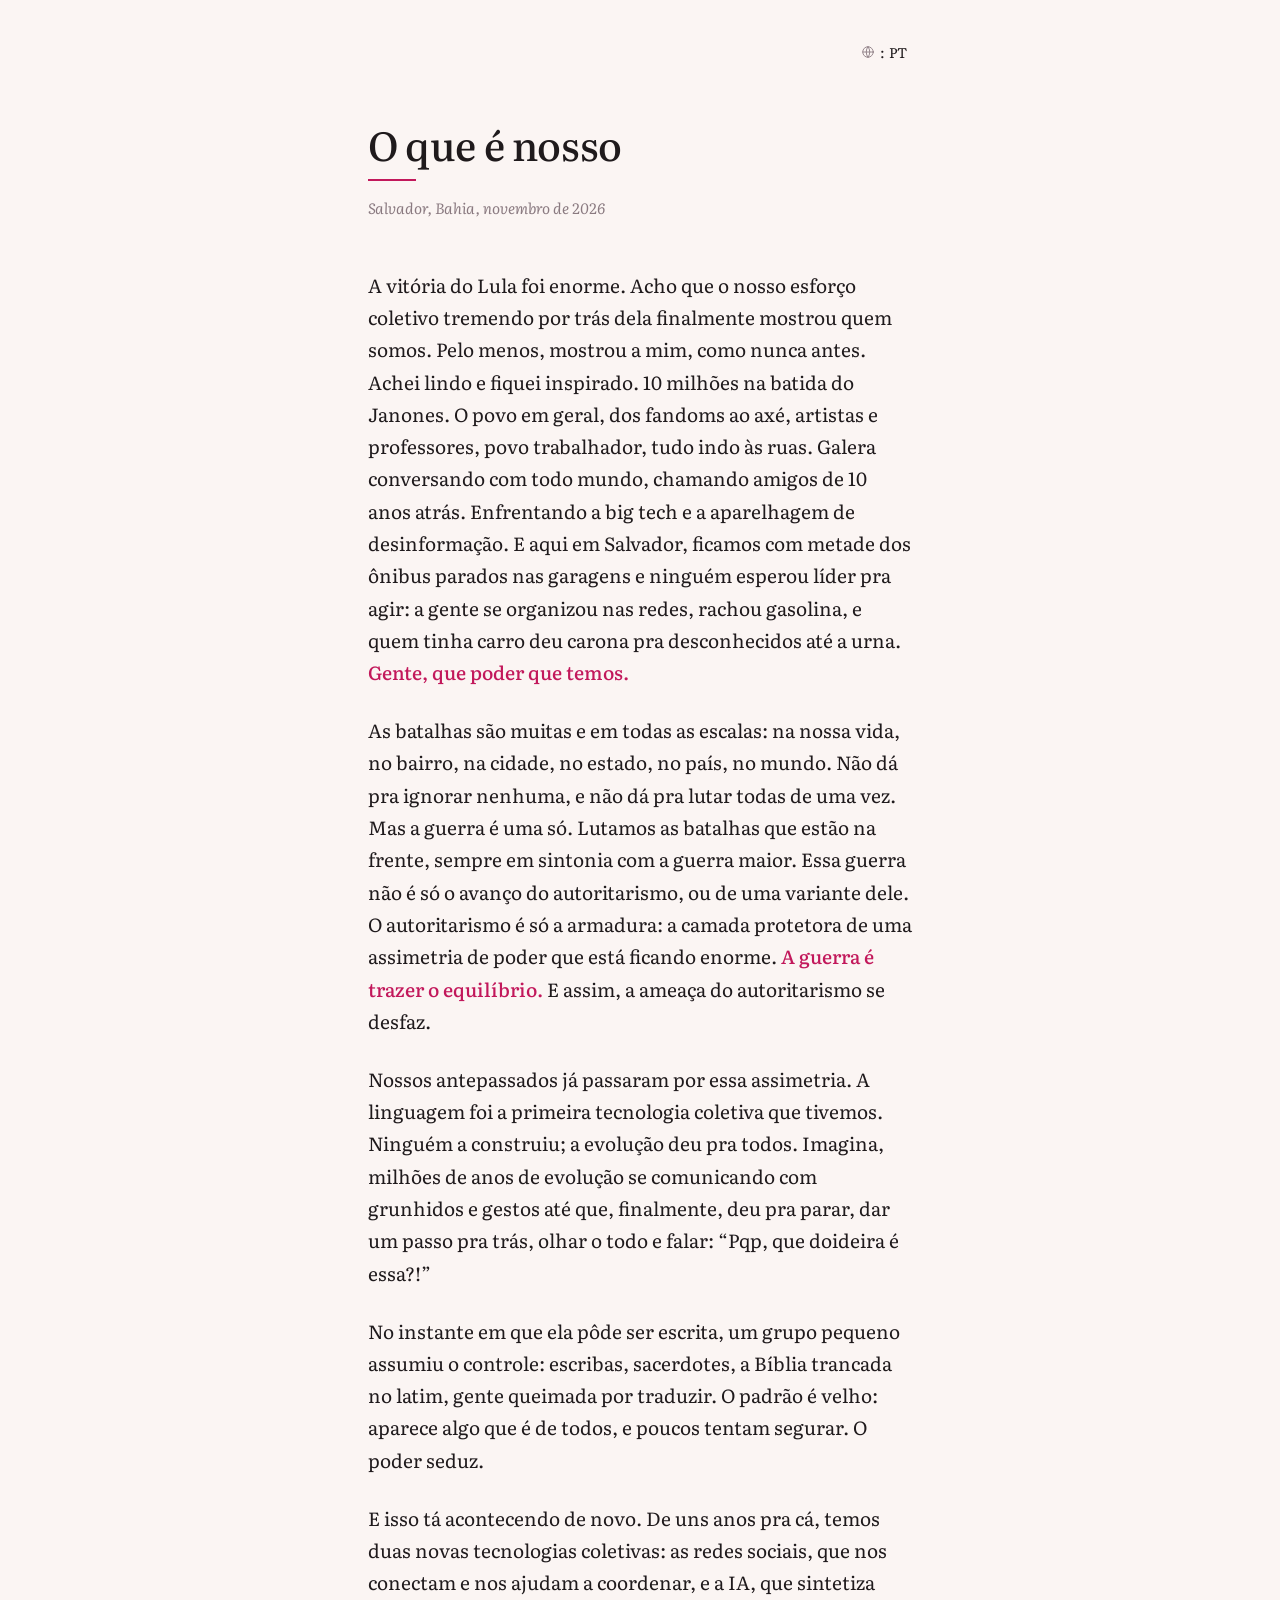
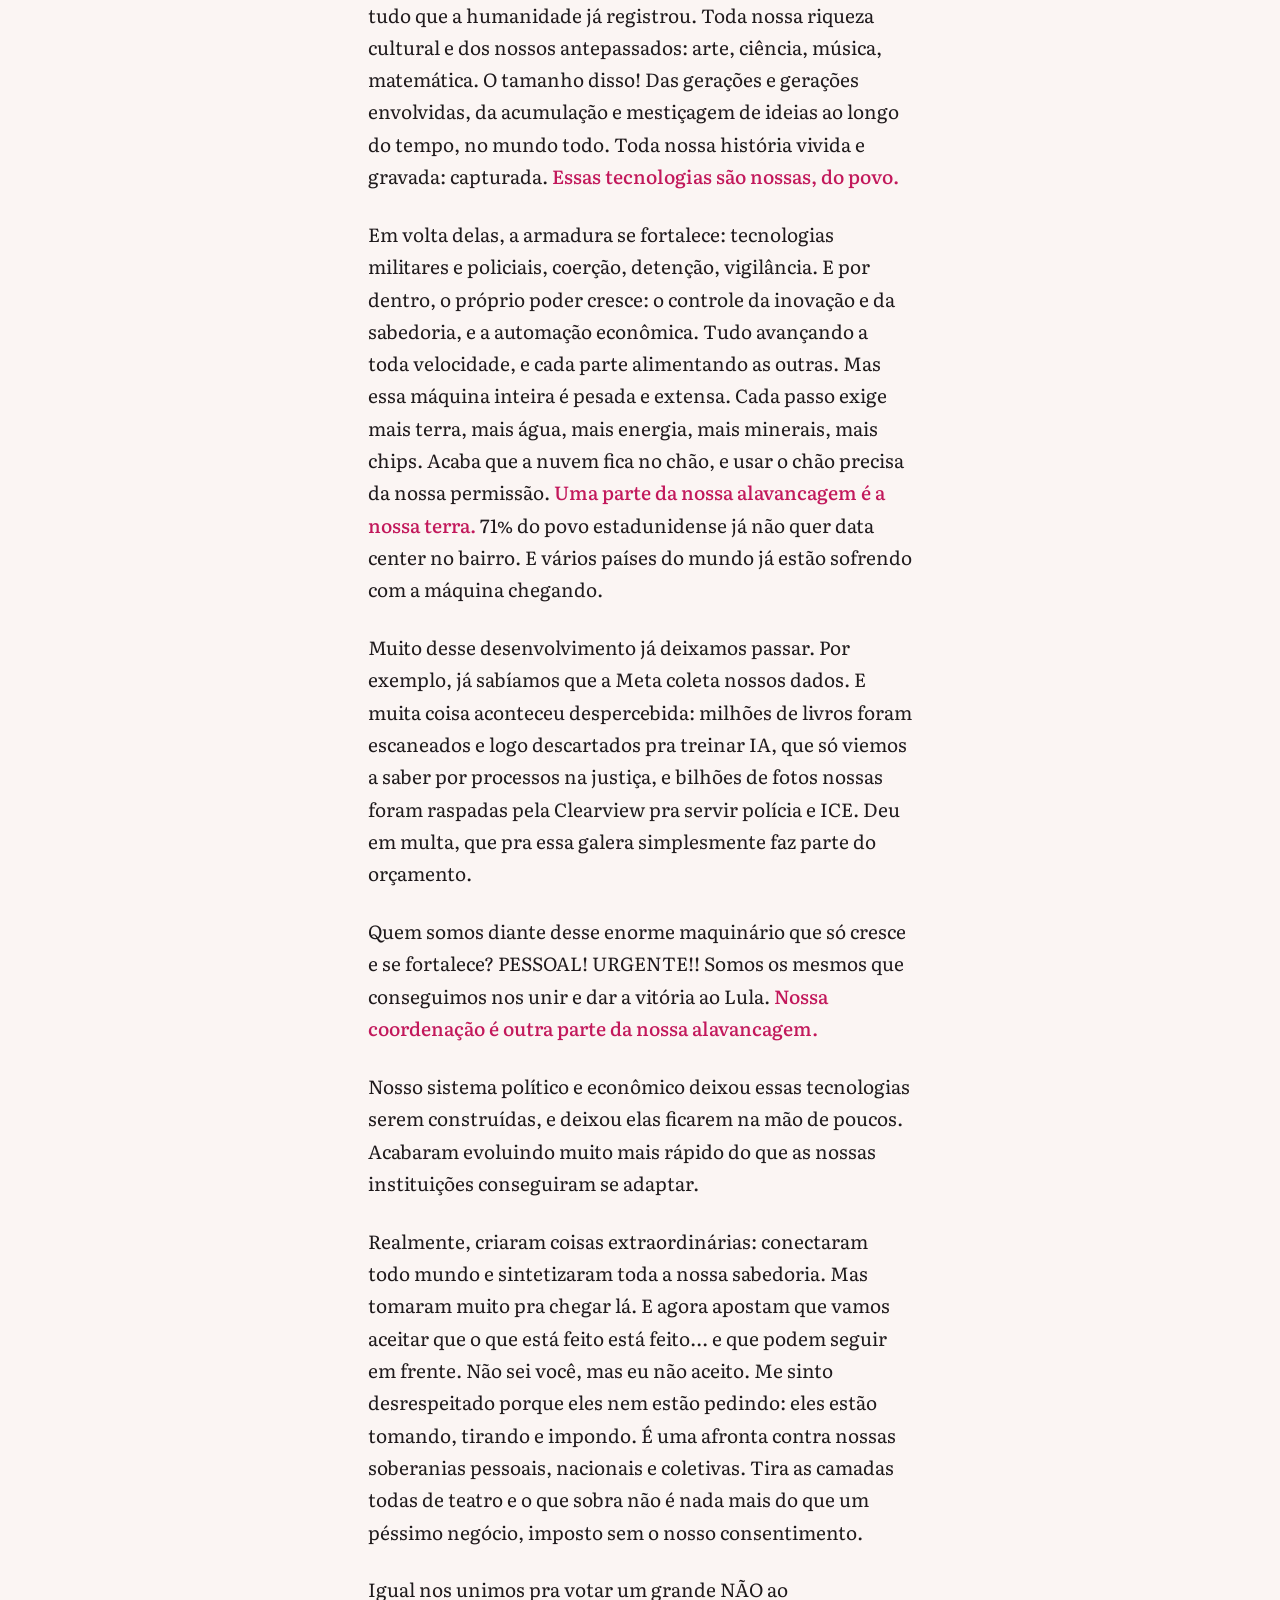
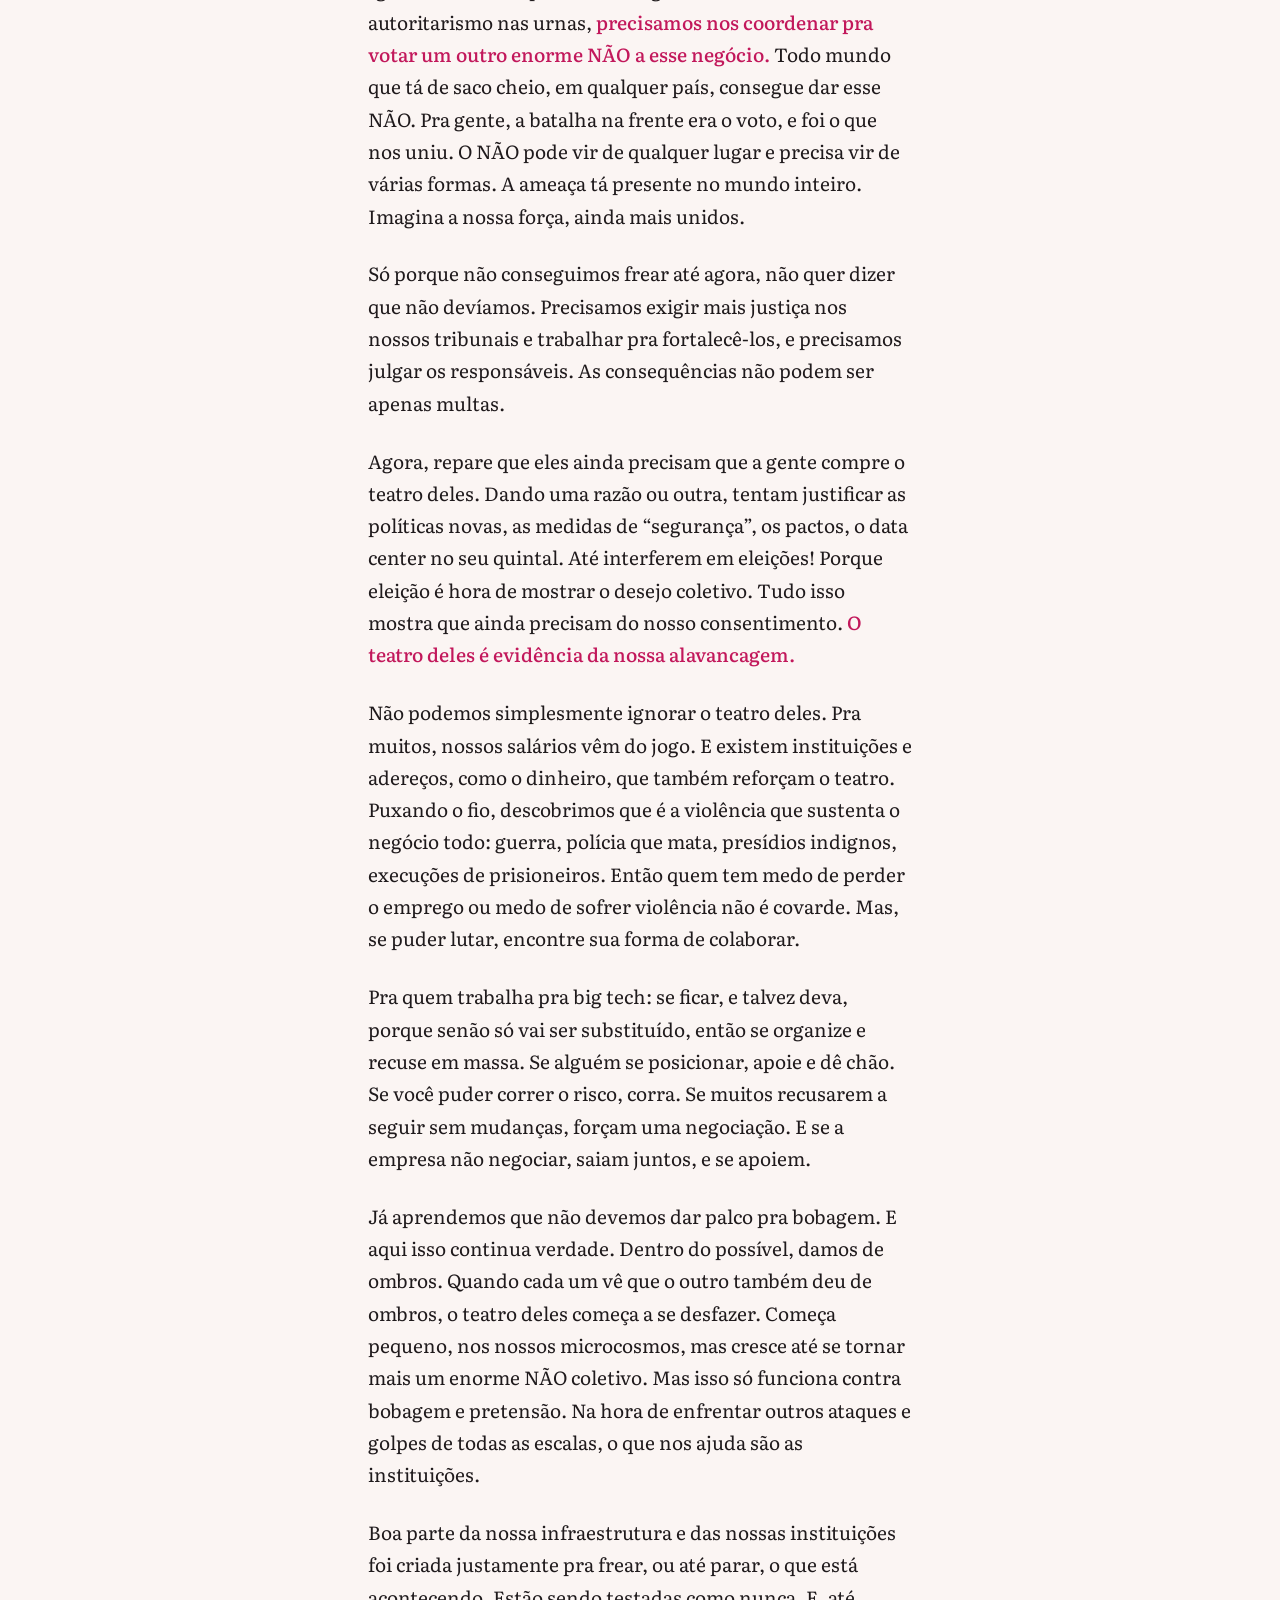
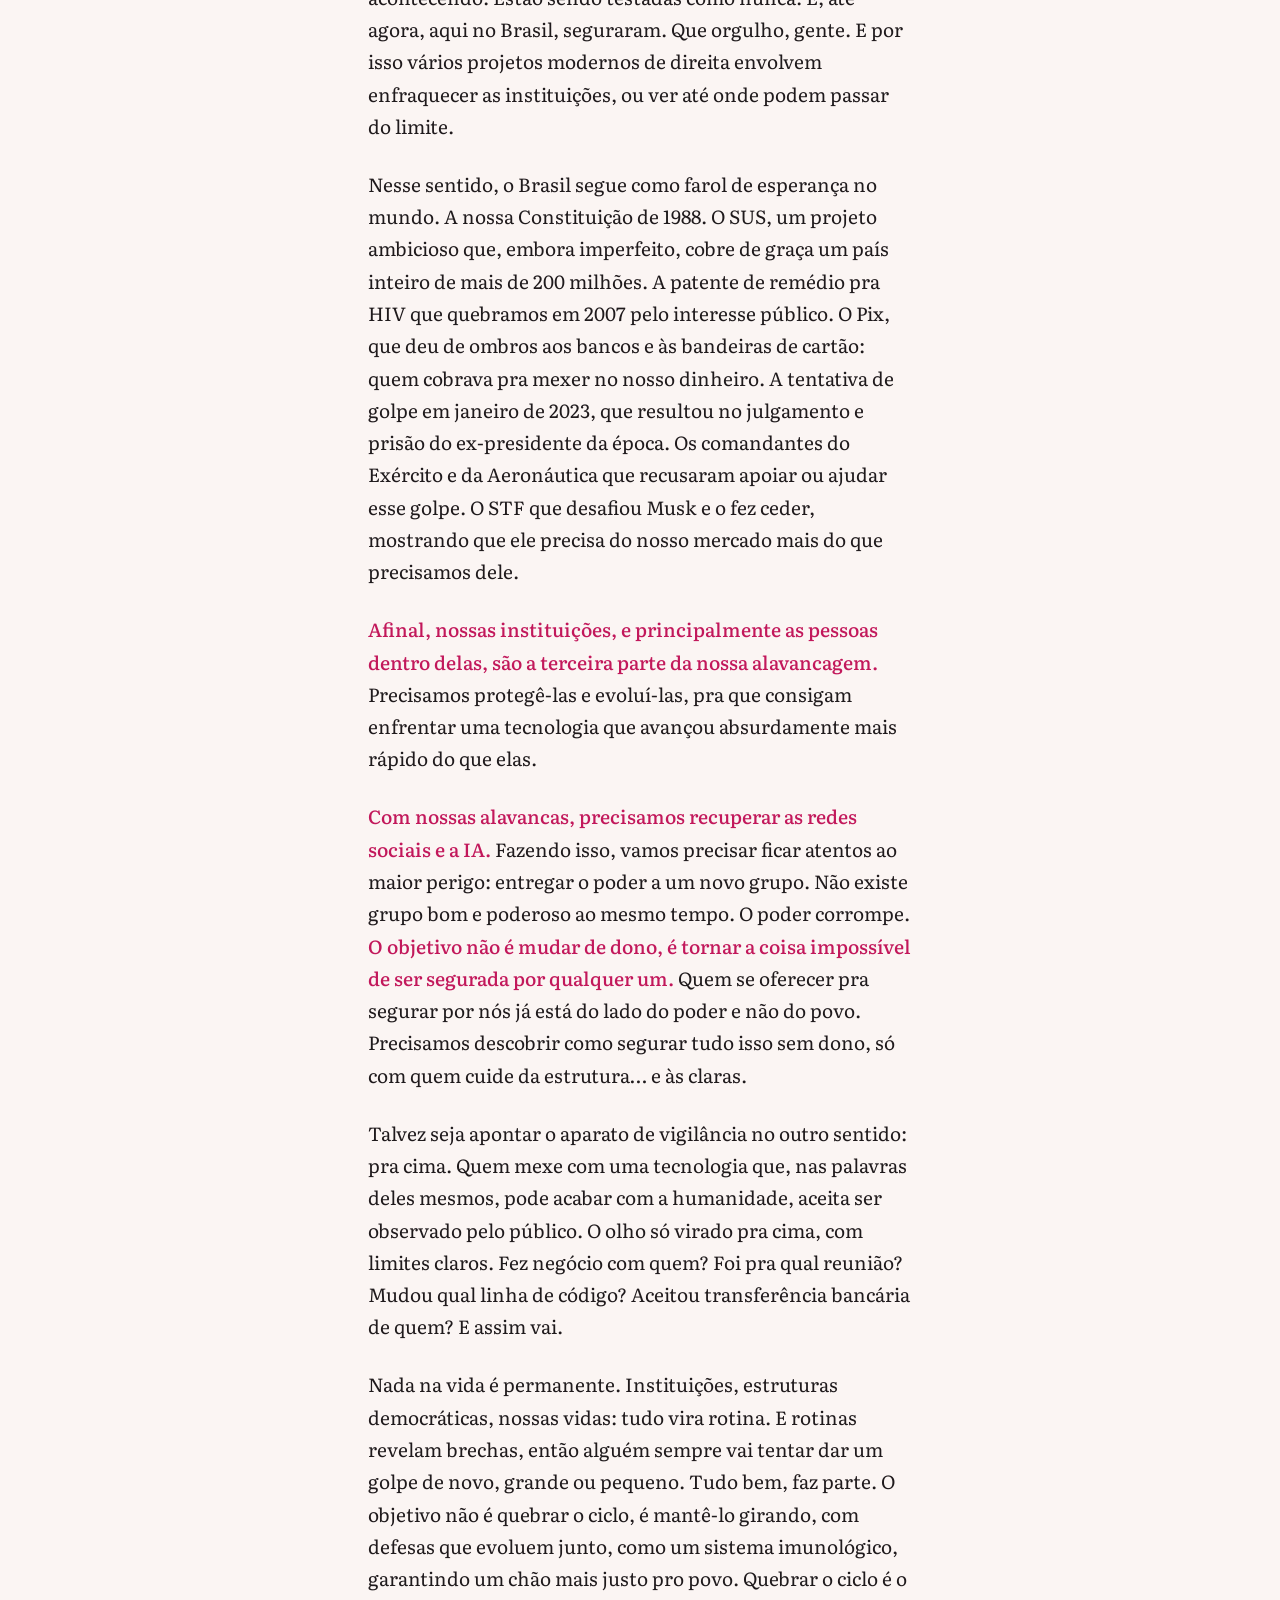
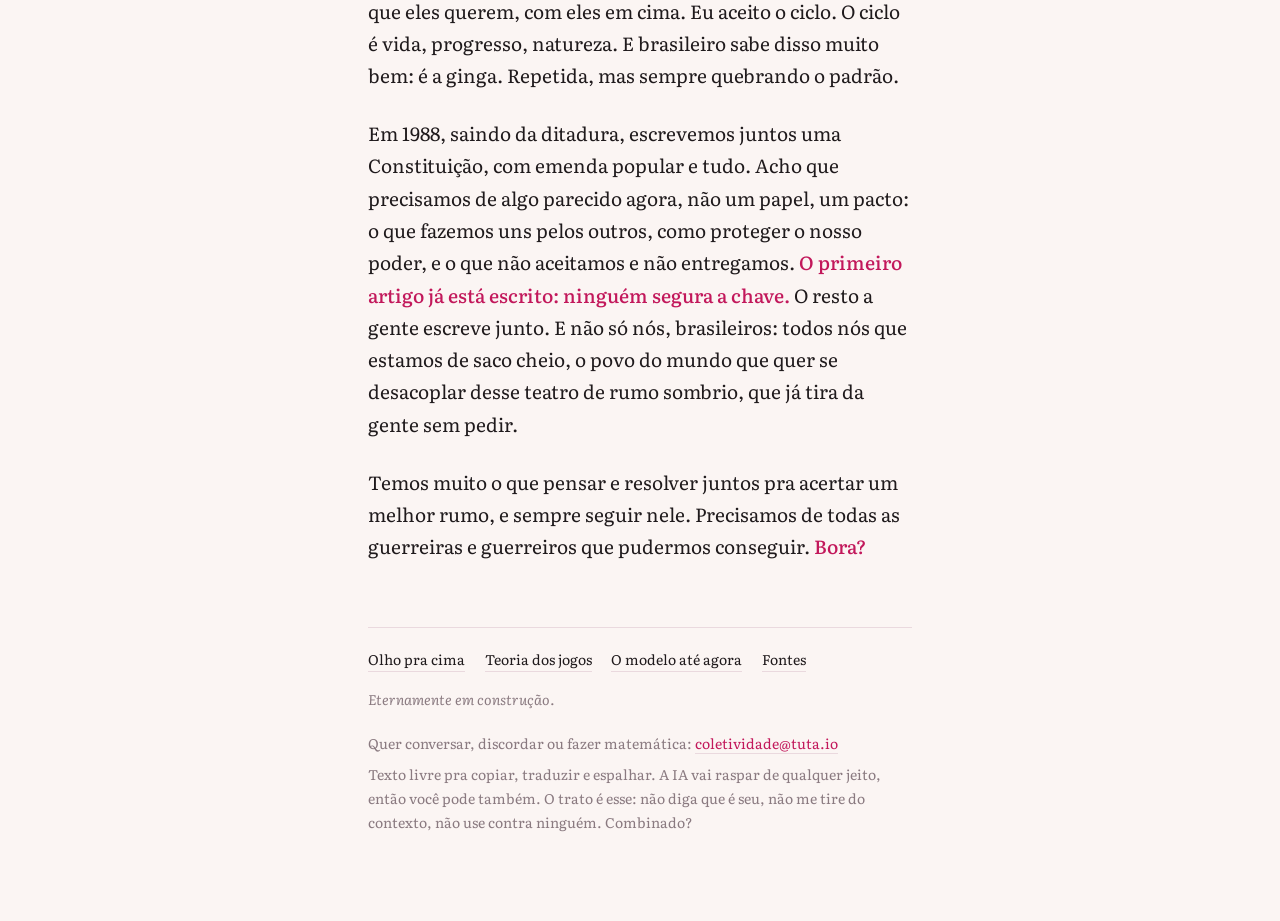
==== index.html @ 052bf75b "Update index.html" ====
<!doctype html>
<html lang="pt-BR">
<head>
<meta charset="utf-8">
<meta name="viewport" content="width=device-width, initial-scale=1">
<title>O que é nosso</title>
<meta name="description" content="Uma carta sobre a nossa luta.">
<link rel="alternate" hreflang="en" href="en/">
<link rel="alternate" hreflang="pt-BR" href="./">
<link rel="preconnect" href="https://fonts.googleapis.com">
<link rel="preconnect" href="https://fonts.gstatic.com" crossorigin>
<link href="https://fonts.googleapis.com/css2?family=Literata:ital,opsz,wght@0,7..72,400;0,7..72,500;0,7..72,600;1,7..72,400&display=swap" rel="stylesheet">
<link rel="stylesheet" href="style.css">
<link rel="icon" href="data:image/svg+xml,%3Csvg xmlns='http://www.w3.org/2000/svg' viewBox='0 0 16 16'%3E%3Ccircle cx='8' cy='8' r='6' fill='%23C2185B'/%3E%3C/svg%3E">
</head>
<body>
<div class="page">

<nav class="lang" aria-label="Idioma">
  <span class="lang-inner">
    <svg viewBox="0 0 24 24" aria-hidden="true"><circle cx="12" cy="12" r="9"/><path d="M3 12h18M12 3a14 14 0 0 1 0 18M12 3a14 14 0 0 0 0 18"/></svg>
    <span class="current">: PT</span>
    <a href="en/" lang="en" hreflang="en">EN</a>
  </span>
</nav>

<header>
  <h1>O que é nosso</h1>
  <hr class="rule">
  <p class="byline">Salvador, Bahia, novembro de 2026</p>
</header>

<main class="letter">

<p>A vitória do Lula foi enorme. Acho que o nosso esforço coletivo tremendo por trás dela finalmente mostrou quem somos. Pelo menos, mostrou a mim, como nunca antes. Achei lindo e fiquei inspirado. 10 milhões na batida do Janones. O povo em geral, dos fandoms ao axé, artistas e professores, povo trabalhador, tudo indo às ruas. Galera conversando com todo mundo, chamando amigos de 10 anos atrás. Enfrentando a big tech e a aparelhagem de desinformação. E aqui em Salvador, ficamos com metade dos ônibus parados nas garagens e ninguém esperou líder pra agir: a gente se organizou nas redes, rachou gasolina, e quem tinha carro deu carona pra desconhecidos até a urna. <span class="highlight">Gente, que poder que temos.</span></p>

<p>As batalhas são muitas e em todas as escalas: na nossa vida, no bairro, na cidade, no estado, no país, no mundo. Não dá pra ignorar nenhuma, e não dá pra lutar todas de uma vez. Mas a guerra é uma só. Lutamos as batalhas que estão na frente, sempre em sintonia com a guerra maior. Essa guerra não é só o avanço do autoritarismo, ou de uma variante dele. O autoritarismo é só a armadura: a camada protetora de uma assimetria de poder que está ficando enorme. <span class="highlight">A guerra é trazer o equilíbrio.</span> E assim, a ameaça do autoritarismo se desfaz.</p>

<p>Nossos antepassados já passaram por essa assimetria. A linguagem foi a primeira tecnologia coletiva que tivemos. Ninguém a construiu; a evolução deu pra todos. Imagina, milhões de anos de evolução se comunicando com grunhidos e gestos até que, finalmente, deu pra parar, dar um passo pra trás, olhar o todo e falar: “Pqp, que doideira é essa?!”</p>

<p>No instante em que ela pôde ser escrita, um grupo pequeno assumiu o controle: escribas, sacerdotes, a Bíblia trancada no latim, gente queimada por traduzir. O padrão é velho: aparece algo que é de todos, e poucos tentam segurar. O poder seduz.</p>

<p>E isso tá acontecendo de novo. De uns anos pra cá, temos duas novas tecnologias coletivas: as redes sociais, que nos conectam e nos ajudam a coordenar, e a IA, que sintetiza tudo que a humanidade já registrou. Toda nossa riqueza cultural e dos nossos antepassados: arte, ciência, música, matemática. O tamanho disso! Das gerações e gerações envolvidas, da acumulação e mestiçagem de ideias ao longo do tempo, no mundo todo. Toda nossa história vivida e gravada: capturada. <span class="highlight">Essas tecnologias são nossas, do povo.</span></p>

<p>Em volta delas, a armadura se fortalece: tecnologias militares e policiais, coerção, detenção, vigilância. E por dentro, o próprio poder cresce: o controle da inovação e da sabedoria, e a automação econômica. Tudo avançando a toda velocidade, e cada parte alimentando as outras. Mas essa máquina inteira é pesada e extensa. Cada passo exige mais terra, mais água, mais energia, mais minerais, mais chips. Acaba que a nuvem fica no chão, e usar o chão precisa da nossa permissão. <span class="highlight">Uma parte da nossa alavancagem é a nossa terra.</span> 71% do povo estadunidense já não quer data center no bairro. E vários países do mundo já estão sofrendo com a máquina chegando.</p>

<p>Muito desse desenvolvimento já deixamos passar. Por exemplo, já sabíamos que a Meta coleta nossos dados. E muita coisa aconteceu despercebida: milhões de livros foram escaneados e logo descartados pra treinar IA, que só viemos a saber por processos na justiça, e bilhões de fotos nossas foram raspadas pela Clearview pra servir polícia e ICE. Deu em multa, que pra essa galera simplesmente faz parte do orçamento.</p>

<p>Quem somos diante desse enorme maquinário que só cresce e se fortalece? PESSOAL! URGENTE!! Somos os mesmos que conseguimos nos unir e dar a vitória ao Lula. <span class="highlight">Nossa coordenação é outra parte da nossa alavancagem.</span></p>

<p>Nosso sistema político e econômico deixou essas tecnologias serem construídas, e deixou elas ficarem na mão de poucos. Acabaram evoluindo muito mais rápido do que as nossas instituições conseguiram se adaptar.</p>

<p>Realmente, criaram coisas extraordinárias: conectaram todo mundo e sintetizaram toda a nossa sabedoria. Mas tomaram muito pra chegar lá. E agora apostam que vamos aceitar que o que está feito está feito... e que podem seguir em frente. Não sei você, mas eu não aceito. Me sinto desrespeitado porque eles nem estão pedindo: eles estão tomando, tirando e impondo. É uma afronta contra nossas soberanias pessoais, nacionais e coletivas. Tira as camadas todas de teatro e o que sobra não é nada mais do que um péssimo negócio, imposto sem o nosso consentimento.</p>

<p>Igual nos unimos pra votar um grande NÃO ao autoritarismo nas urnas, <span class="highlight">precisamos nos coordenar pra votar um outro enorme NÃO a esse negócio.</span> Todo mundo que tá de saco cheio, em qualquer país, consegue dar esse NÃO. Pra gente, a batalha na frente era o voto, e foi o que nos uniu. O NÃO pode vir de qualquer lugar e precisa vir de várias formas. A ameaça tá presente no mundo inteiro. Imagina a nossa força, ainda mais unidos.</p>

<p>Só porque não conseguimos frear até agora, não quer dizer que não devíamos. Precisamos exigir mais justiça nos nossos tribunais e trabalhar pra fortalecê-los, e precisamos julgar os responsáveis. As consequências não podem ser apenas multas.</p>

<p>Agora, repare que eles ainda precisam que a gente compre o teatro deles. Dando uma razão ou outra, tentam justificar as políticas novas, as medidas de “segurança”, os pactos, o data center no seu quintal. Até interferem em eleições! Porque eleição é hora de mostrar o desejo coletivo. Tudo isso mostra que ainda precisam do nosso consentimento. <span class="highlight">O teatro deles é evidência da nossa alavancagem.</span></p>

<p>Não podemos simplesmente ignorar o teatro deles. Pra muitos, nossos salários vêm do jogo. E existem instituições e adereços, como o dinheiro, que também reforçam o teatro. Puxando o fio, descobrimos que é a violência que sustenta o negócio todo: guerra, polícia que mata, presídios indignos, execuções de prisioneiros. Então quem tem medo de perder o emprego ou medo de sofrer violência não é covarde. Mas, se puder lutar, encontre sua forma de colaborar.</p>

<p>Pra quem trabalha pra big tech: se ficar, e talvez deva, porque senão só vai ser substituído, então se organize e recuse em massa. Se alguém se posicionar, apoie e dê chão. Se você puder correr o risco, corra. Se muitos recusarem a seguir sem mudanças, forçam uma negociação. E se a empresa não negociar, saiam juntos, e se apoiem.</p>

<p>Já aprendemos que não devemos dar palco pra bobagem. E aqui isso continua verdade. Dentro do possível, damos de ombros. Quando cada um vê que o outro também deu de ombros, o teatro deles começa a se desfazer. Começa pequeno, nos nossos microcosmos, mas cresce até se tornar mais um enorme NÃO coletivo. Mas isso só funciona contra bobagem e pretensão. Na hora de enfrentar outros ataques e golpes de todas as escalas, o que nos ajuda são as instituições.</p>

<p>Boa parte da nossa infraestrutura e das nossas instituições foi criada justamente pra frear, ou até parar, o que está acontecendo. Estão sendo testadas como nunca. E, até agora, aqui no Brasil, seguraram. Que orgulho, gente. E por isso vários projetos modernos de direita envolvem enfraquecer as instituições, ou ver até onde podem passar do limite.</p>

<p>Nesse sentido, o Brasil segue como farol de esperança no mundo. A nossa Constituição de 1988. O SUS, um projeto ambicioso que, embora imperfeito, cobre de graça um país inteiro de mais de 200 milhões. A patente de remédio pra HIV que quebramos em 2007 pelo interesse público. O Pix, que deu de ombros aos bancos e às bandeiras de cartão: quem cobrava pra mexer no nosso dinheiro. A tentativa de golpe em janeiro de 2023, que resultou no julgamento e prisão do ex-presidente da época. Os comandantes do Exército e da Aeronáutica que recusaram apoiar ou ajudar esse golpe. O STF que desafiou Musk e o fez ceder, mostrando que ele precisa do nosso mercado mais do que precisamos dele.</p>

<p><span class="highlight">Afinal, nossas instituições, e principalmente as pessoas dentro delas, são a terceira parte da nossa alavancagem.</span> Precisamos protegê-las e evoluí-las, pra que consigam enfrentar uma tecnologia que avançou absurdamente mais rápido do que elas.</p>

<p><span class="highlight">Com nossas alavancas, precisamos recuperar as redes sociais e a IA.</span> Fazendo isso, vamos precisar ficar atentos ao maior perigo: entregar o poder a um novo grupo. Não existe grupo bom e poderoso ao mesmo tempo. O poder corrompe. <span class="highlight">O objetivo não é mudar de dono, é tornar a coisa impossível de ser segurada por qualquer um.</span> Quem se oferecer pra segurar por nós já está do lado do poder e não do povo. Precisamos descobrir como segurar tudo isso sem dono, só com quem cuide da estrutura… e às claras.</p>

<p>Talvez seja apontar o aparato de vigilância no outro sentido: pra cima. Quem mexe com uma tecnologia que, nas palavras deles mesmos, pode acabar com a humanidade, aceita ser observado pelo público. O olho só virado pra cima, com limites claros. Fez negócio com quem? Foi pra qual reunião? Mudou qual linha de código? Aceitou transferência bancária de quem? E assim vai.</p>

<p>Nada na vida é permanente. Instituições, estruturas democráticas, nossas vidas: tudo vira rotina. E rotinas revelam brechas, então alguém sempre vai tentar dar um golpe de novo, grande ou pequeno. Tudo bem, faz parte. O objetivo não é quebrar o ciclo, é mantê-lo girando, com defesas que evoluem junto, como um sistema imunológico, garantindo um chão mais justo pro povo. Quebrar o ciclo é o que eles querem, com eles em cima. Eu aceito o ciclo. O ciclo é vida, progresso, natureza. E brasileiro sabe disso muito bem: é a ginga. Repetida, mas sempre quebrando o padrão.</p>

<p>Em 1988, saindo da ditadura, escrevemos juntos uma Constituição, com emenda popular e tudo. Acho que precisamos de algo parecido agora, não um papel, um pacto: o que fazemos uns pelos outros, como proteger o nosso poder, e o que não aceitamos e não entregamos. <span class="highlight">O primeiro artigo já está escrito: ninguém segura a chave.</span> O resto a gente escreve junto. E não só nós, brasileiros: todos nós que estamos de saco cheio, o povo do mundo que quer se desacoplar desse teatro de rumo sombrio, que já tira da gente sem pedir.</p>

<p>Temos muito o que pensar e resolver juntos pra acertar um melhor rumo, e sempre seguir nele. Precisamos de todas as guerreiras e guerreiros que pudermos conseguir. <span class="highlight">Bora?</span></p>

</main>

<footer>
  <nav class="sections" aria-label="Seções">
    <a href="lentes/">Olho pra cima</a>
    <a href="jogos/">Teoria dos jogos</a>
    <a href="modelo/">O modelo até agora</a>
    <a href="fontes/">Fontes</a>
  </nav>
  <p class="note">Eternamente em construção.</p>
  <p>Quer conversar, discordar ou fazer matemática: <a href="mailto:coletividade@tuta.io">coletividade@tuta.io</a></p>
  <p>Texto livre pra copiar, traduzir e espalhar. A IA vai raspar de qualquer jeito, então você pode também. O trato é esse: não diga que é seu, não me tire do contexto, não use contra ninguém. Combinado?</p>
</footer>

</div>
</body>
</html>
---- style.css ----
/* O que é nosso — one letter, two languages. No tracking, no scripts. */

:root {
  --paper: #FBF5F3;
  --ink: #1F1A1C;
  --rose: #C2185B;
  --muted: #8A7A80;
  --rule: #EAD9DE;
  color-scheme: light dark;
}

@media (prefers-color-scheme: dark) {
  :root:not([data-theme="light"]) {
    --paper: #1A1416;
    --ink: #EDE4E7;
    --rose: #F06292;
    --muted: #A89AA0;
    --rule: #3A2E33;
  }
}
:root[data-theme="dark"] {
  --paper: #1A1416;
  --ink: #EDE4E7;
  --rose: #F06292;
  --muted: #A89AA0;
  --rule: #3A2E33;
}

* { box-sizing: border-box; }

html { background: var(--paper); }

body {
  margin: 0;
  background: var(--paper);
  color: var(--ink);
  font-family: "Literata", Georgia, "Times New Roman", serif;
  font-size: 1.125rem;
  line-height: 1.7;
  -webkit-font-smoothing: antialiased;
  text-rendering: optimizeLegibility;
}

@media (min-width: 40em) {
  body { font-size: 1.1875rem; }
}

.page {
  max-width: 36rem;
  margin: 0 auto;
  padding: 2.5rem 1rem 5rem;
}

/* language switch: globe, colon, current language; the other appears on hover/focus */
.lang {
  display: flex;
  justify-content: flex-end;
  margin-bottom: 3.5rem;
  font-size: 0.875rem;
  letter-spacing: 0.02em;
  color: var(--muted);
}
.lang-inner {
  display: inline-flex;
  align-items: center;
  gap: 0.35em;
}
.lang svg {
  width: 1em;
  height: 1em;
  fill: none;
  stroke: currentColor;
  stroke-width: 1.5;
  stroke-linecap: round;
  stroke-linejoin: round;
}
.lang .current { color: var(--ink); }
.lang a {
  color: var(--rose);
  text-decoration: none;
  border-bottom: 1px solid transparent;
  opacity: 0;
  max-width: 0;
  overflow: hidden;
  white-space: nowrap;
  transition: opacity 160ms ease, max-width 200ms ease;
}
.lang a::before { content: "·"; color: var(--muted); margin-right: 0.35em; }
.lang-inner:hover a,
.lang-inner:focus-within a,
.lang a:focus-visible {
  opacity: 1;
  max-width: 6em;
}
.lang a:hover,
.lang a:focus-visible { border-bottom-color: var(--rose); outline: none; }
@media (hover: none) {
  .lang a { opacity: 1; max-width: 6em; }
}
@media (prefers-reduced-motion: reduce) {
  .lang a { transition: none; }
}

header h1 {
  font-size: 2rem;
  font-weight: 500;
  line-height: 1.15;
  letter-spacing: -0.01em;
  margin: 0 0 0.75rem;
}
@media (min-width: 40em) {
  header h1 { font-size: 2.5rem; }
}
header .rule {
  width: 3rem;
  height: 2px;
  background: var(--rose);
  border: 0;
  margin: 0 0 0.9rem;
}
header .byline {
  margin: 0 0 3rem;
  color: var(--muted);
  font-size: 0.9375rem;
  font-style: italic;
}

.letter p {
  margin: 0 0 1.35em;
}
.letter p:last-child { margin-bottom: 0; }

.letter ol {
  padding-left: 1.3em;
  margin: 0 0 1.35em;
}
.letter ol > li { margin-bottom: 1.1em; padding-left: 0.25em; }
.letter ol > li::marker { color: var(--rose); font-weight: 500; }
.letter ol strong { font-weight: 600; }
.letter ul { padding-left: 1.2em; margin: 0.6em 0 0; }
.letter ul li { margin-bottom: 0.7em; }
.letter ul ul { margin-top: 0.6em; }
.letter ul li::marker { color: var(--muted); }

.letter em { font-style: italic; }

.letter .highlight {
  color: var(--rose);
  font-weight: 500;
}

footer {
  margin-top: 4rem;
  padding-top: 1.25rem;
  border-top: 1px solid var(--rule);
  font-size: 0.875rem;
  color: var(--muted);
}
footer p { margin: 0 0 0.5em; }
footer a {
  color: var(--rose);
  text-decoration: none;
  border-bottom: 1px solid var(--rule);
}
footer a:hover, footer a:focus-visible { border-bottom-color: var(--rose); outline: none; }

::selection { background: var(--rose); color: var(--paper); }

/* section links in the footer + stub pages */
.sections {
  display: flex;
  flex-wrap: wrap;
  gap: 0.4em 1.4em;
  margin-bottom: 1rem;
}
.sections a, .sections span[aria-current] {
  color: var(--ink);
  text-decoration: none;
  border-bottom: 1px solid var(--rule);
}
.sections a:hover, .sections a:focus-visible { border-bottom-color: var(--rose); outline: none; }
.sections span[aria-current] { color: var(--muted); border-bottom-color: transparent; }
footer .note { color: var(--muted); font-style: italic; margin-bottom: 1.25rem; }
header .kicker { margin: 0 0 1.5rem; font-size: 0.875rem; }
header .kicker a { color: var(--muted); text-decoration: none; }
header .kicker a:hover, header .kicker a:focus-visible { color: var(--rose); outline: none; }
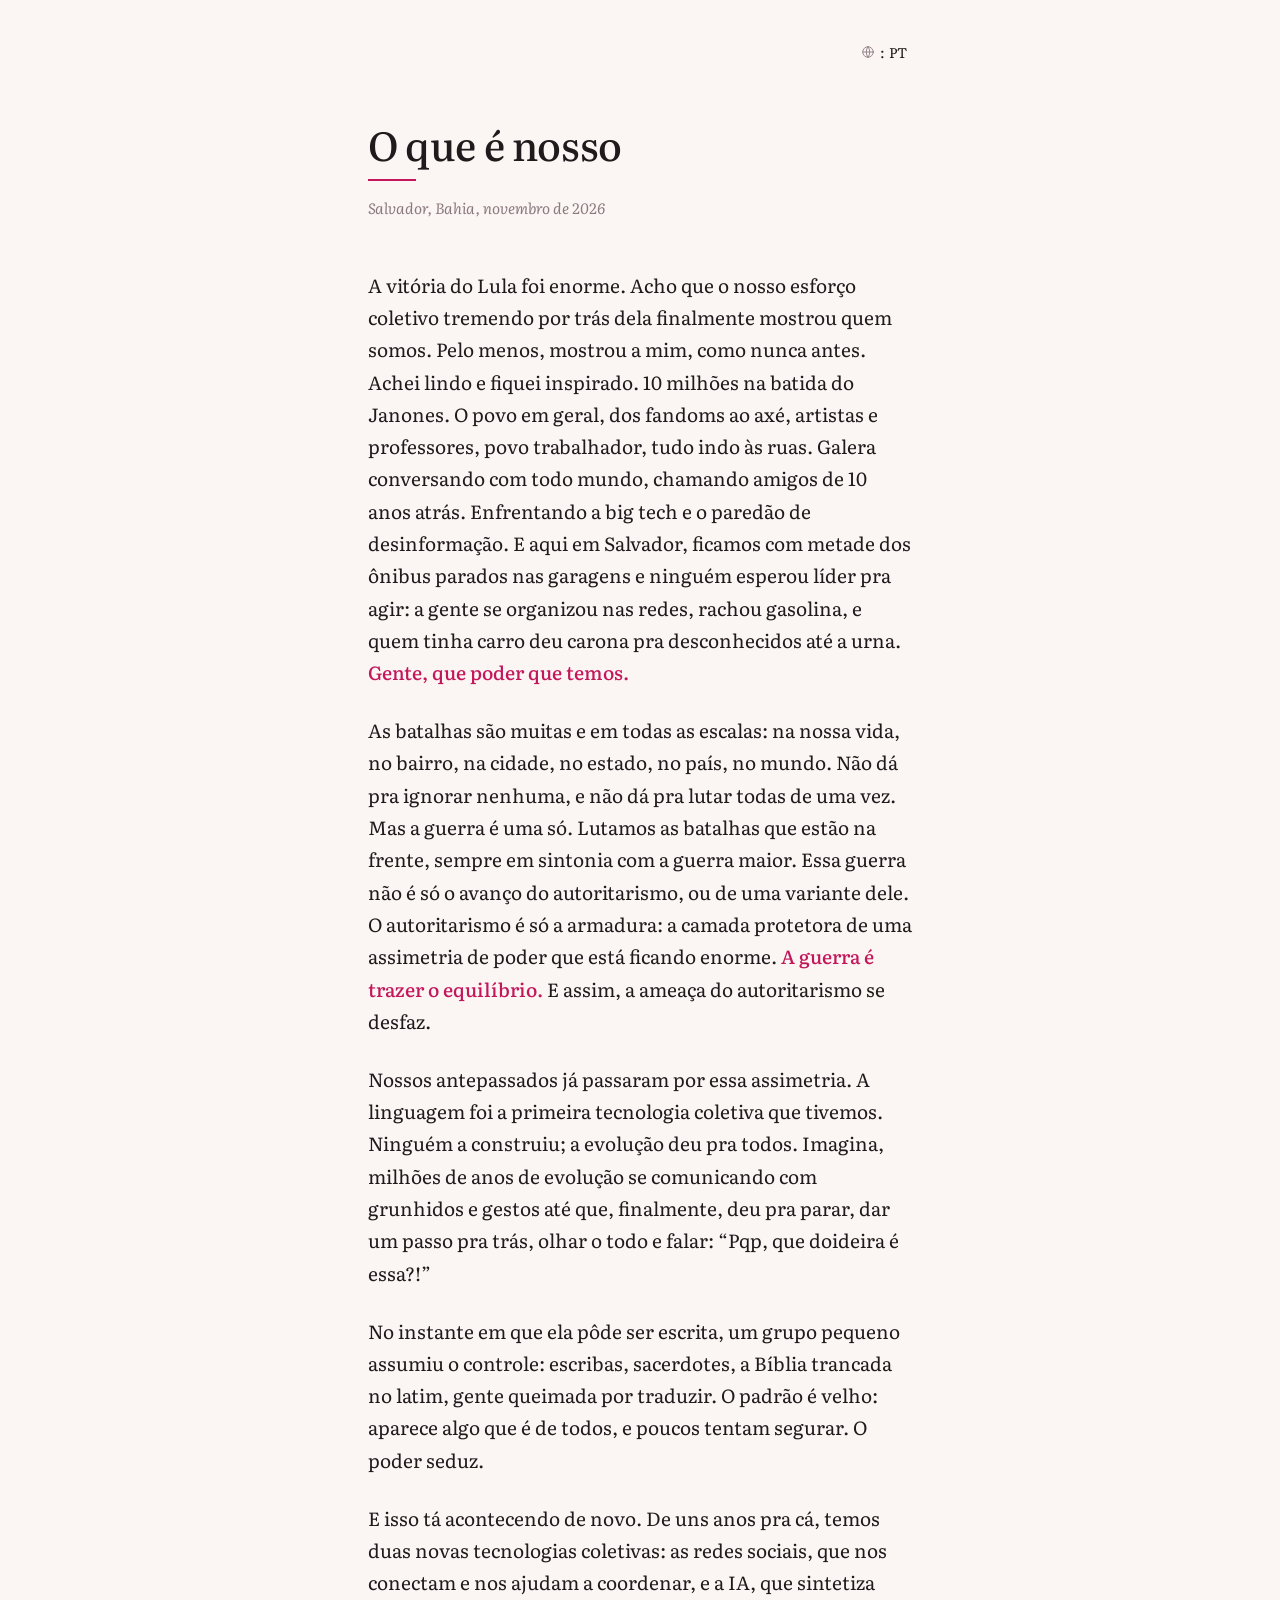
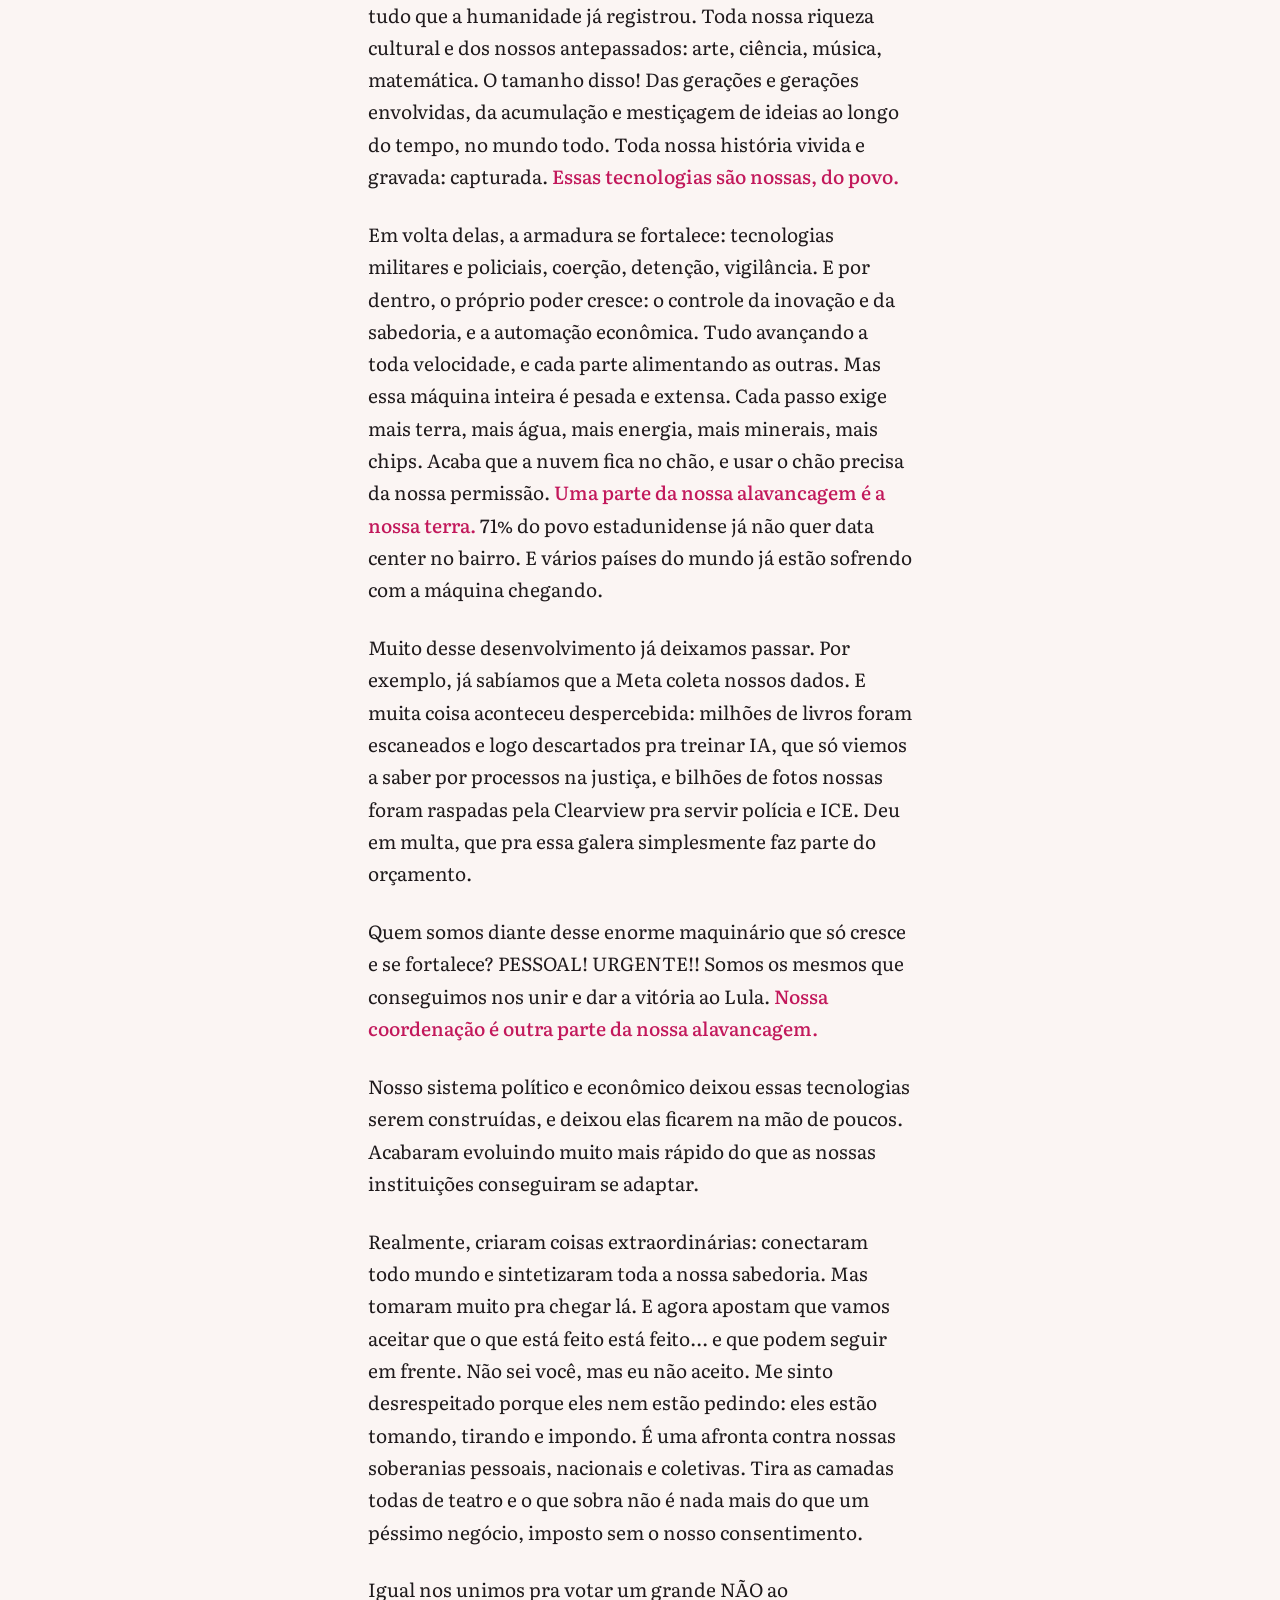
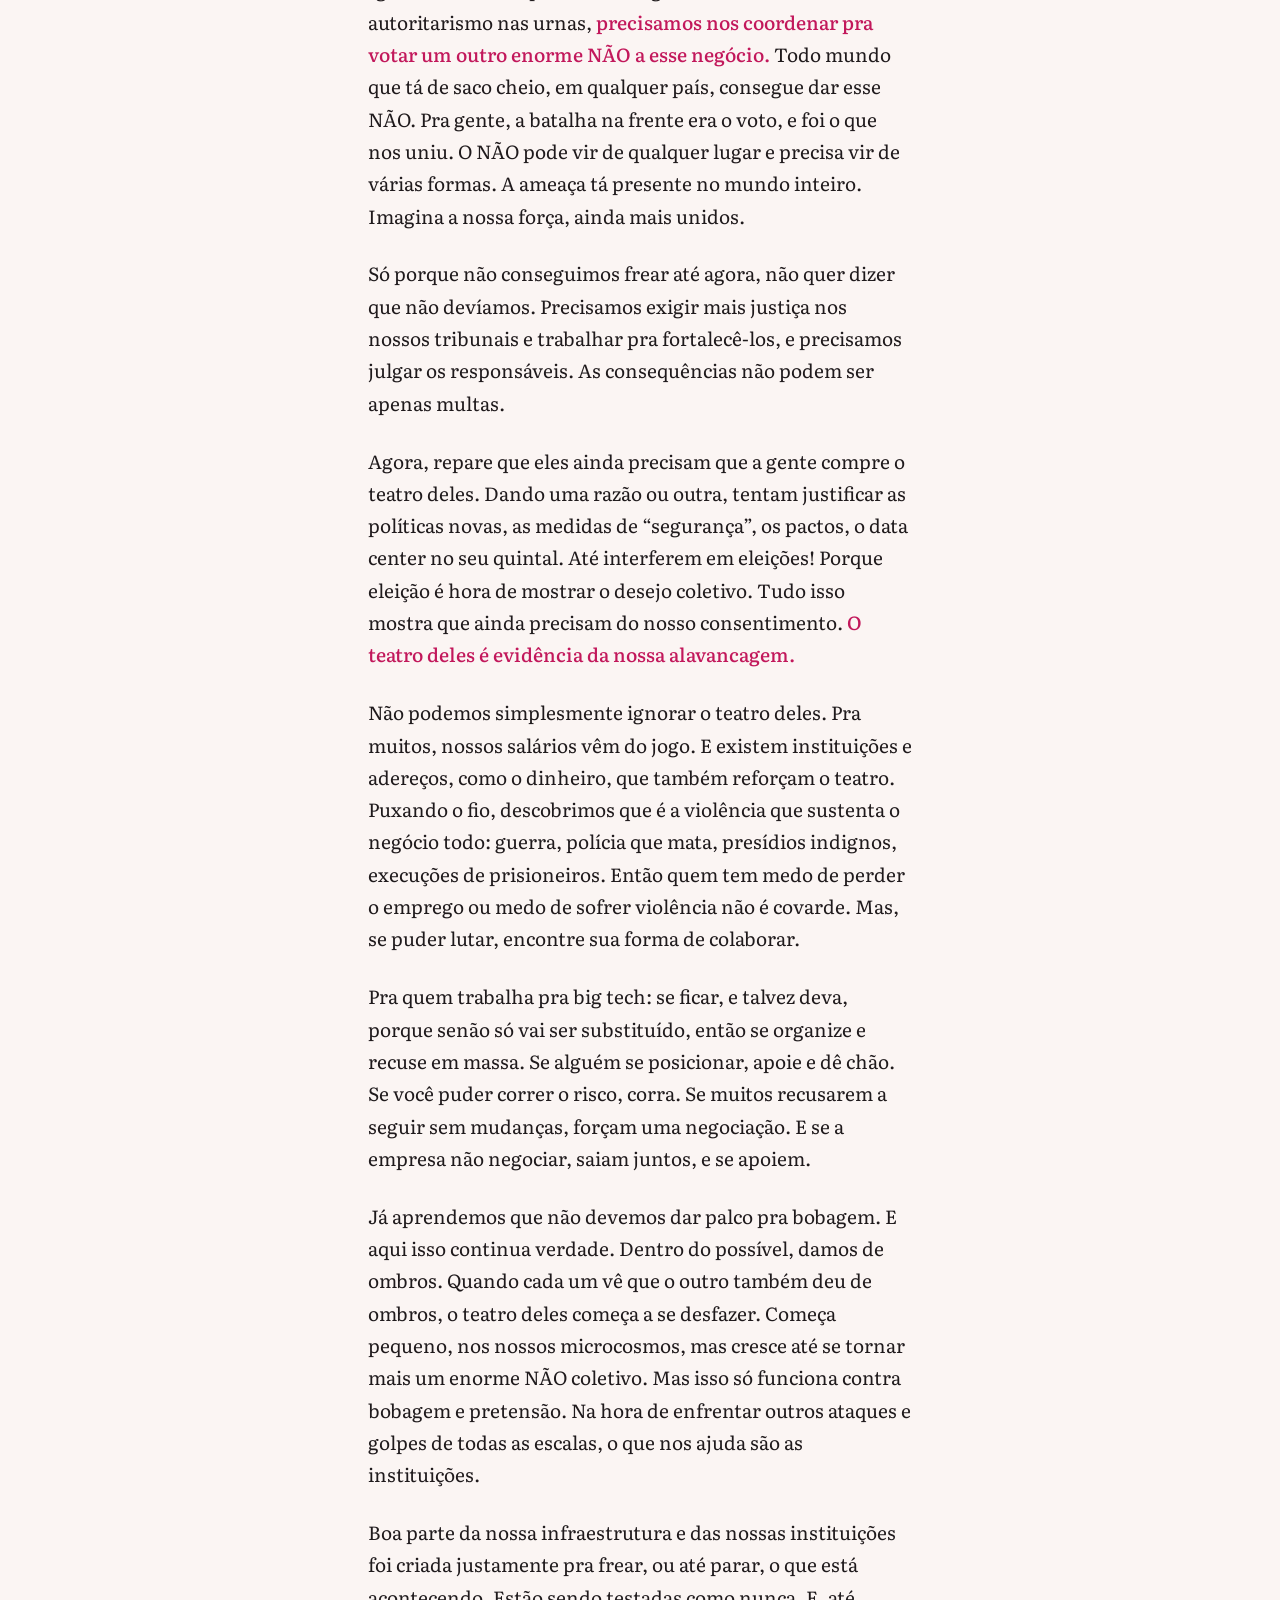
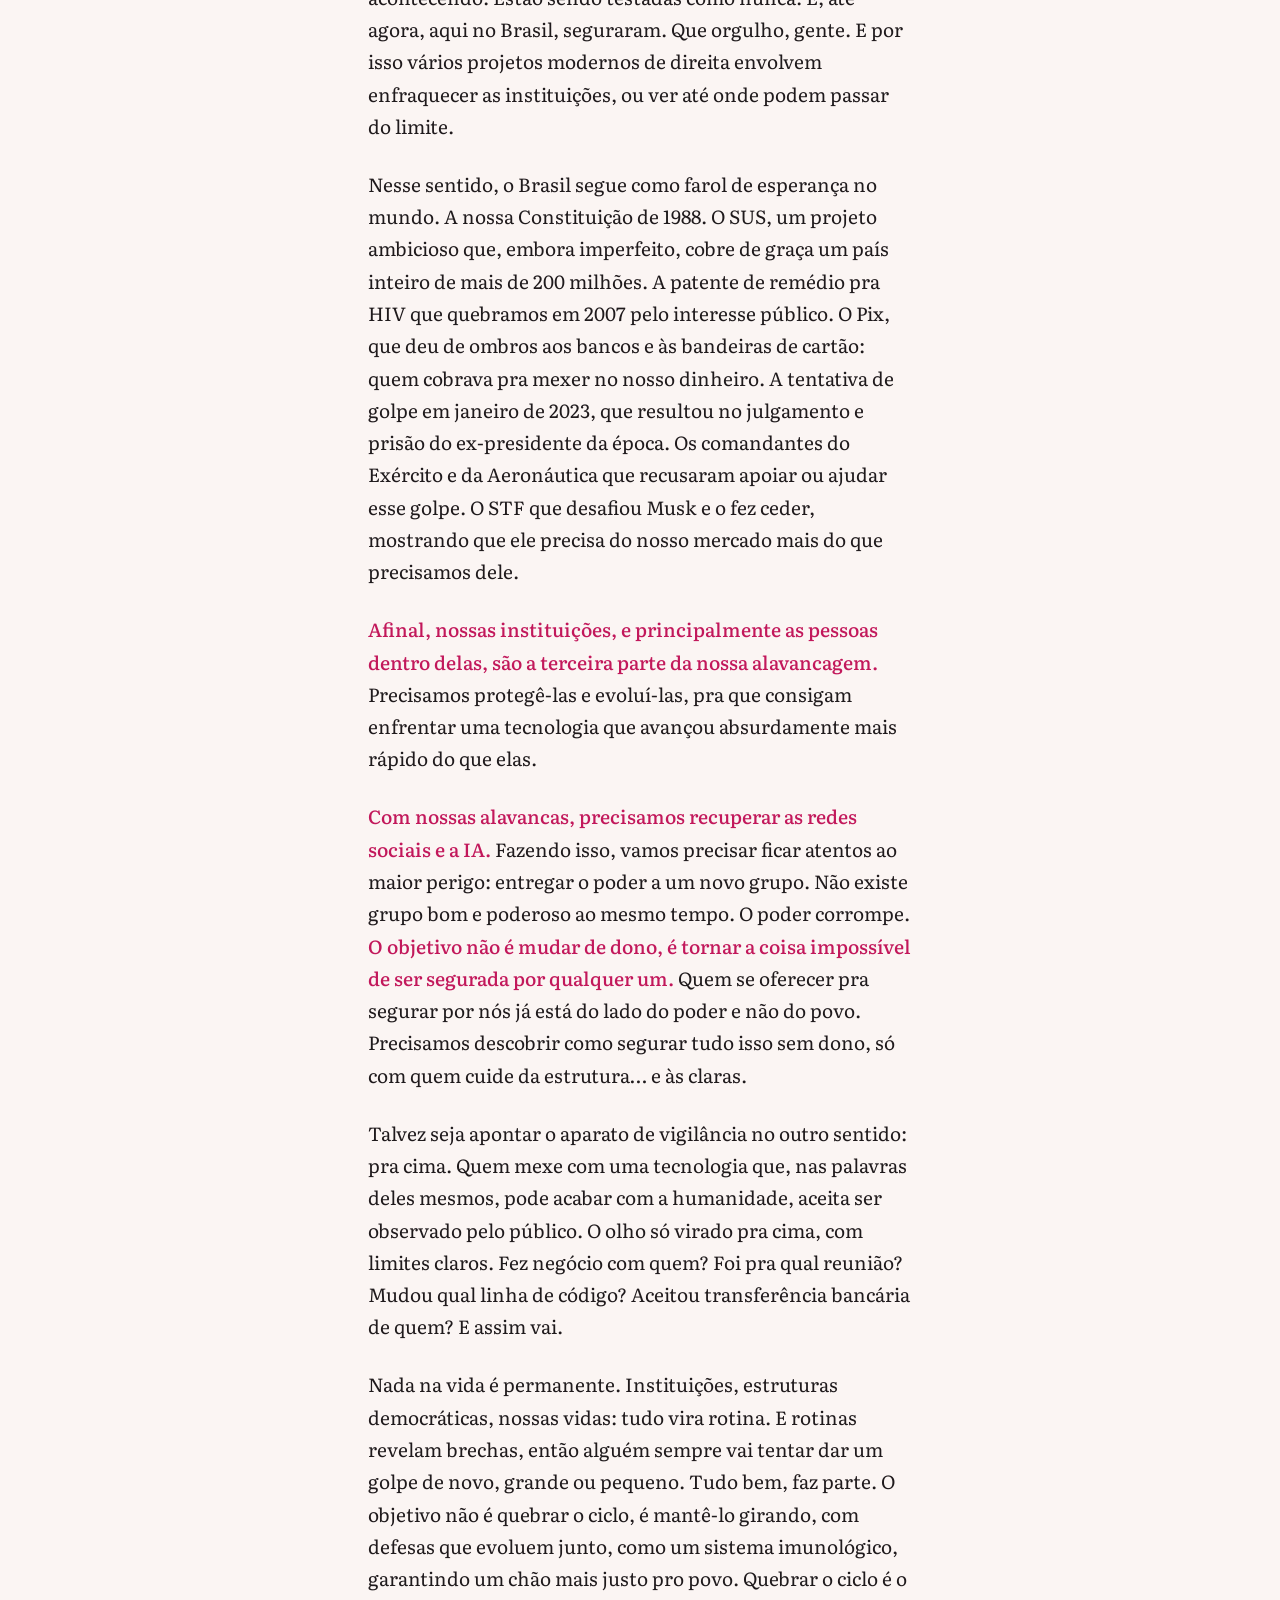
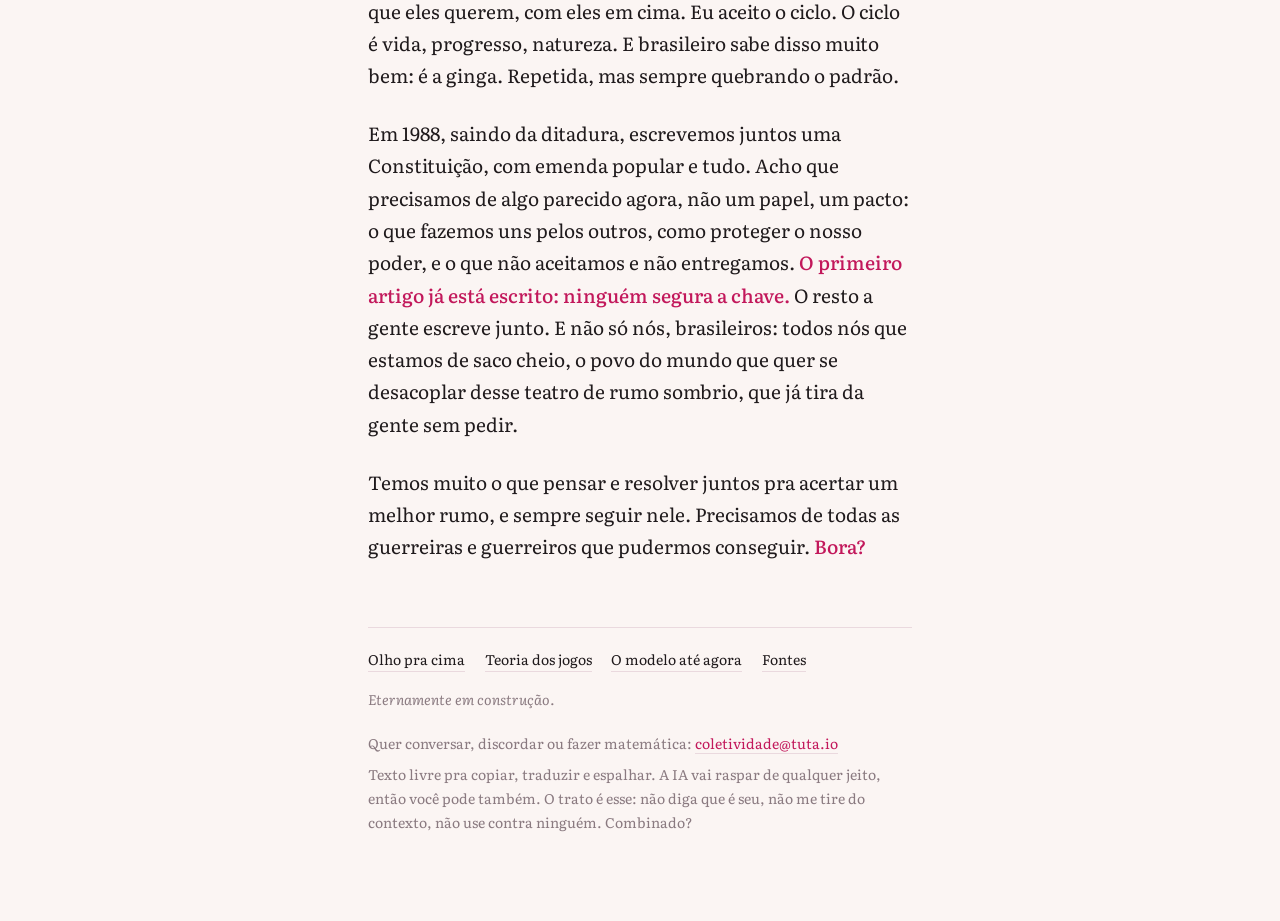
==== commit 4d5b3243: "Update index.html" ====
--- a/index.html
+++ b/index.html
@@ -32,7 +32,7 @@
 
 <main class="letter">
 
-<p>A vitória do Lula foi enorme. Acho que o nosso esforço coletivo tremendo por trás dela finalmente mostrou quem somos. Pelo menos, mostrou a mim, como nunca antes. Achei lindo e fiquei inspirado. 10 milhões na batida do Janones. O povo em geral, dos fandoms ao axé, artistas e professores, povo trabalhador, tudo indo às ruas. Galera conversando com todo mundo, chamando amigos de 10 anos atrás. Enfrentando a big tech e a aparelhagem de desinformação. E aqui em Salvador, ficamos com metade dos ônibus parados nas garagens e ninguém esperou líder pra agir: a gente se organizou nas redes, rachou gasolina, e quem tinha carro deu carona pra desconhecidos até a urna. <span class="highlight">Gente, que poder que temos.</span></p>
+<p>A vitória do Lula foi enorme. Acho que o nosso esforço coletivo tremendo por trás dela finalmente mostrou quem somos. Pelo menos, mostrou a mim, como nunca antes. Achei lindo e fiquei inspirado. 10 milhões na batida do Janones. O povo em geral, dos fandoms ao axé, artistas e professores, povo trabalhador, tudo indo às ruas. Galera conversando com todo mundo, chamando amigos de 10 anos atrás. Enfrentando a big tech e o paredão de desinformação. E aqui em Salvador, ficamos com metade dos ônibus parados nas garagens e ninguém esperou líder pra agir: a gente se organizou nas redes, rachou gasolina, e quem tinha carro deu carona pra desconhecidos até a urna. <span class="highlight">Gente, que poder que temos.</span></p>
 
 <p>As batalhas são muitas e em todas as escalas: na nossa vida, no bairro, na cidade, no estado, no país, no mundo. Não dá pra ignorar nenhuma, e não dá pra lutar todas de uma vez. Mas a guerra é uma só. Lutamos as batalhas que estão na frente, sempre em sintonia com a guerra maior. Essa guerra não é só o avanço do autoritarismo, ou de uma variante dele. O autoritarismo é só a armadura: a camada protetora de uma assimetria de poder que está ficando enorme. <span class="highlight">A guerra é trazer o equilíbrio.</span> E assim, a ameaça do autoritarismo se desfaz.</p>
 
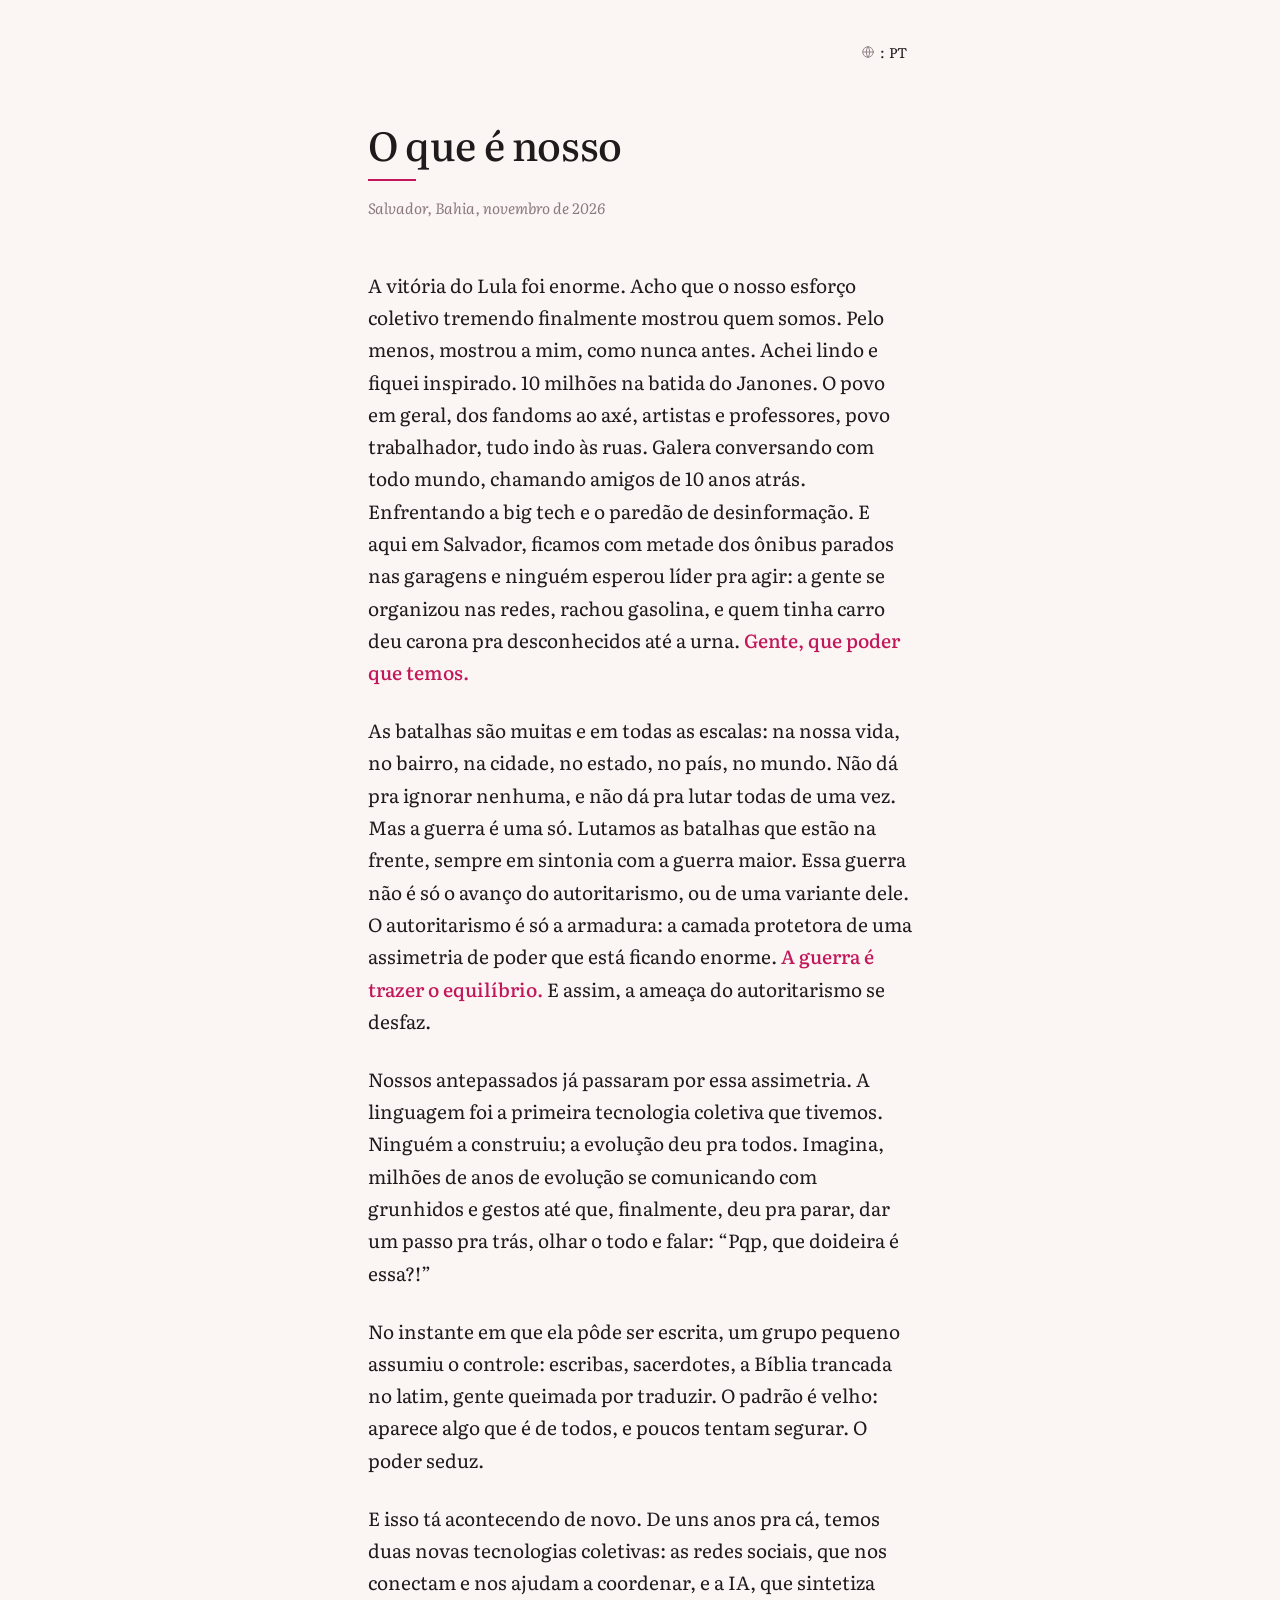
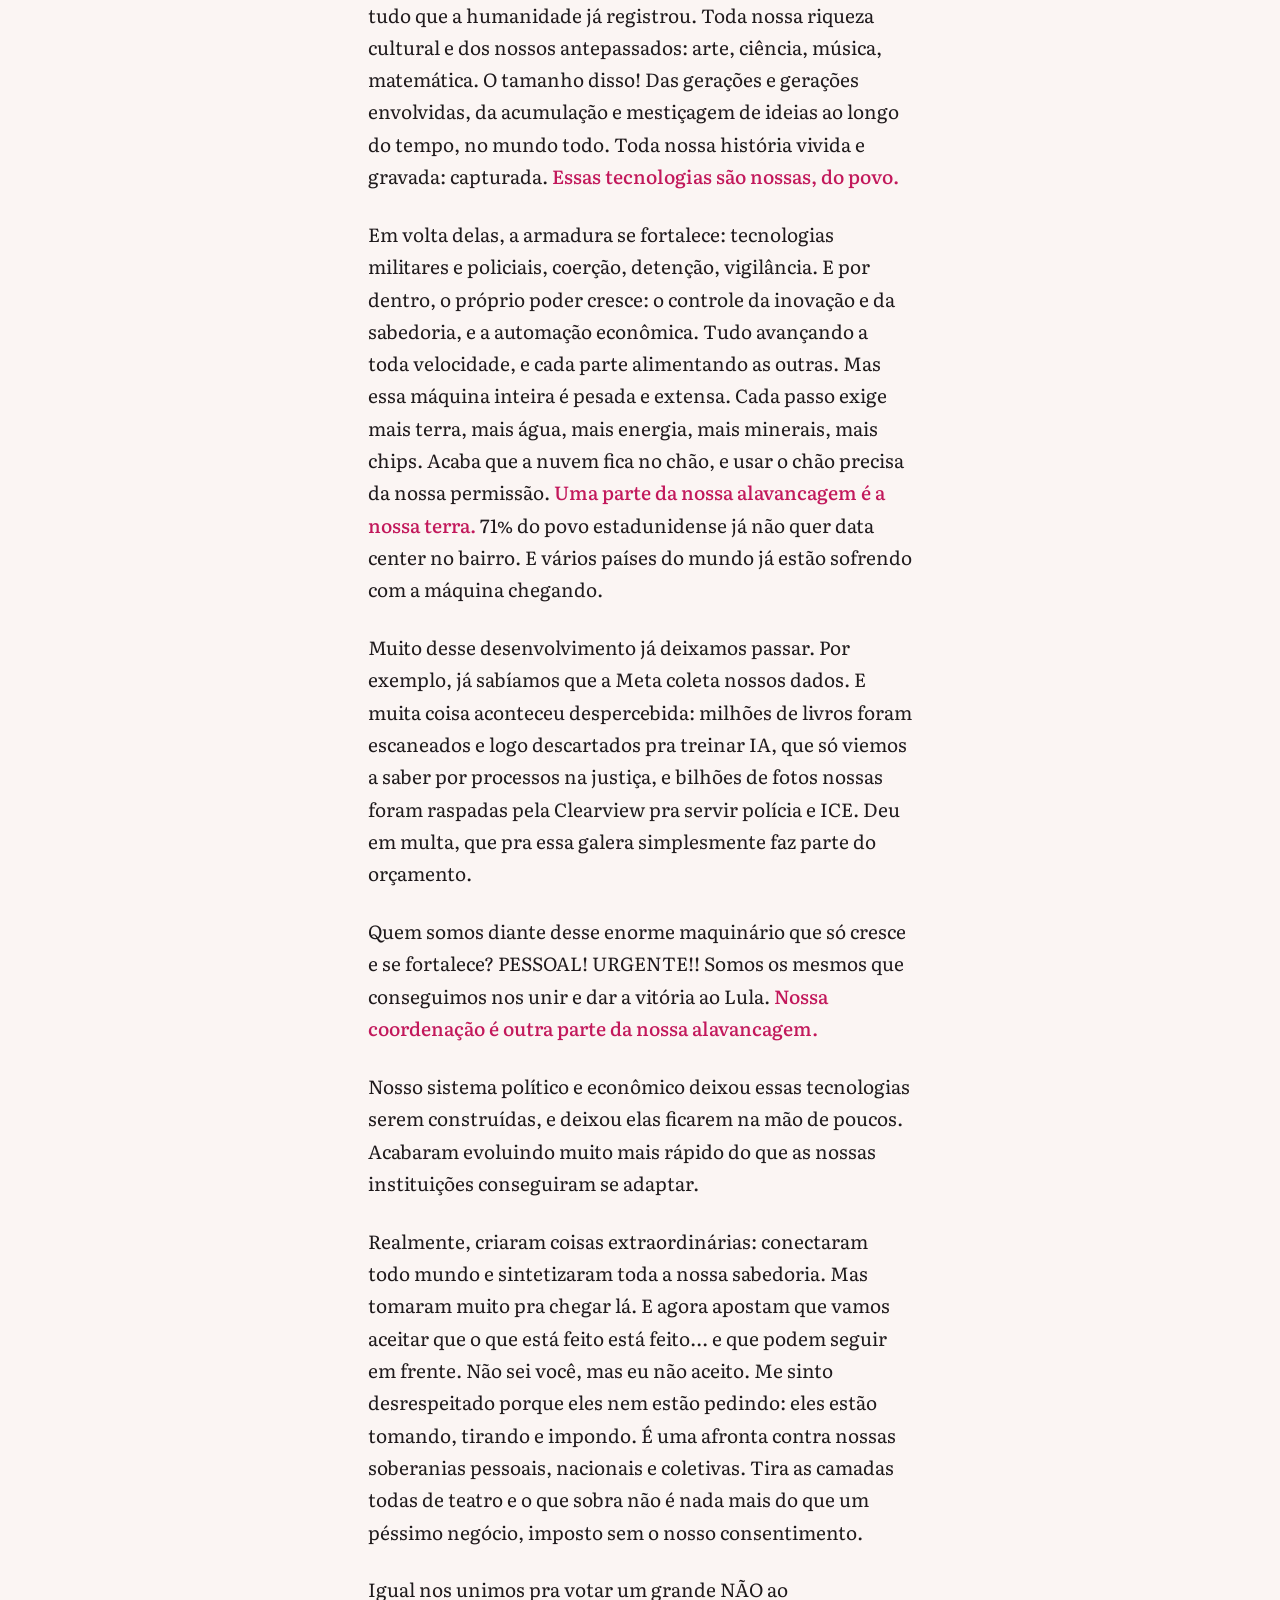
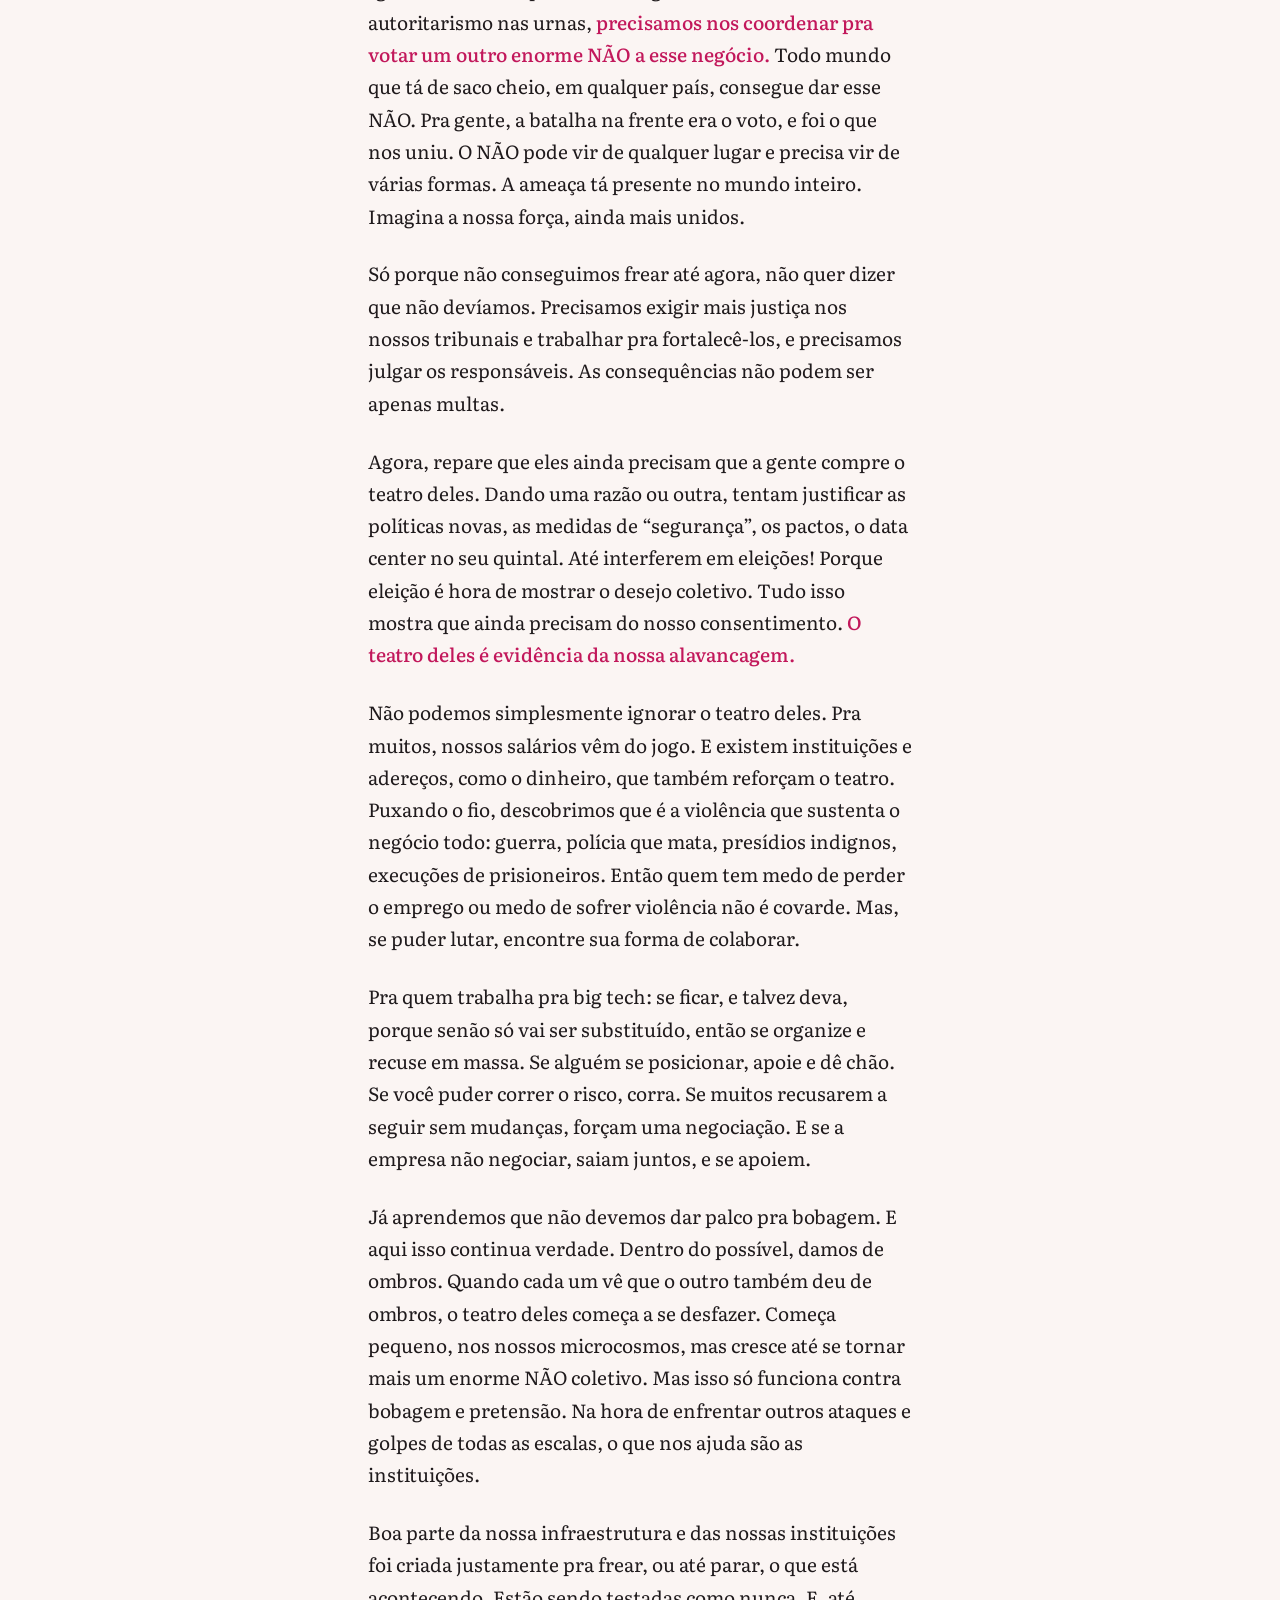
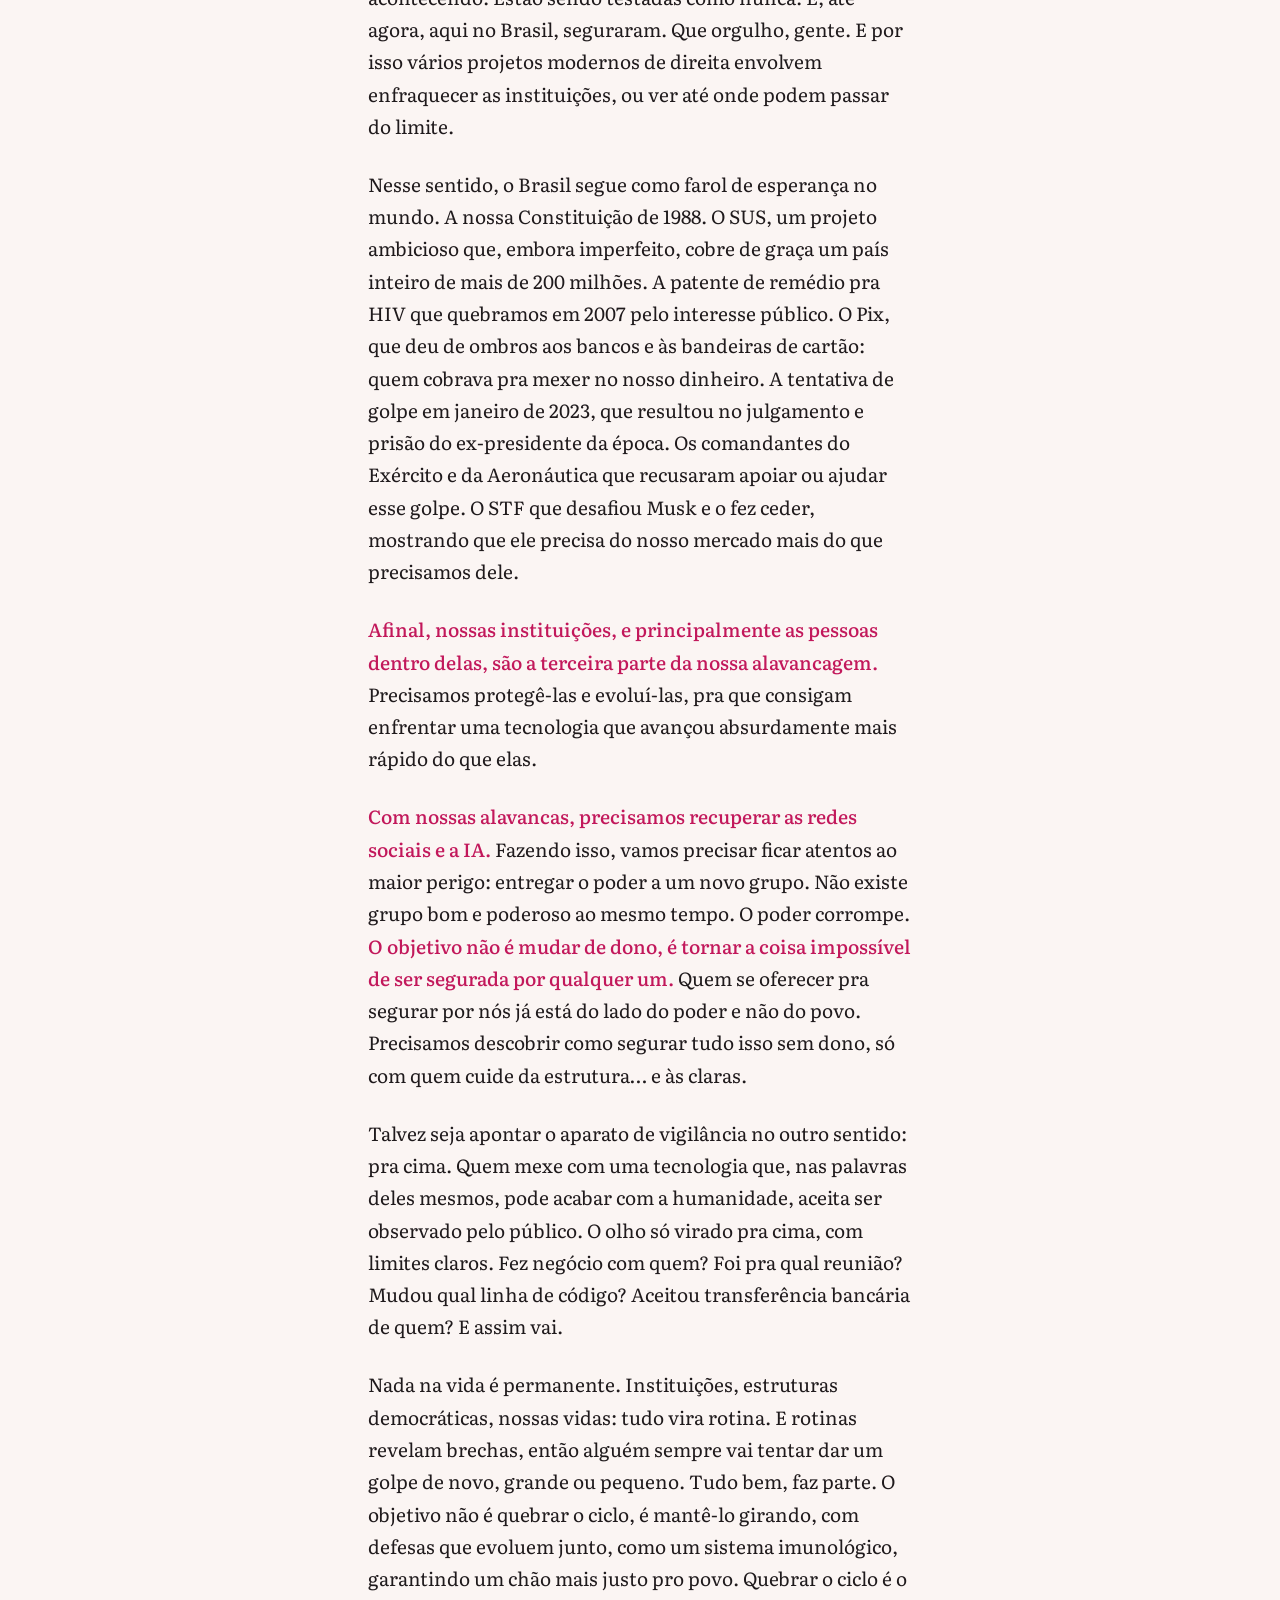
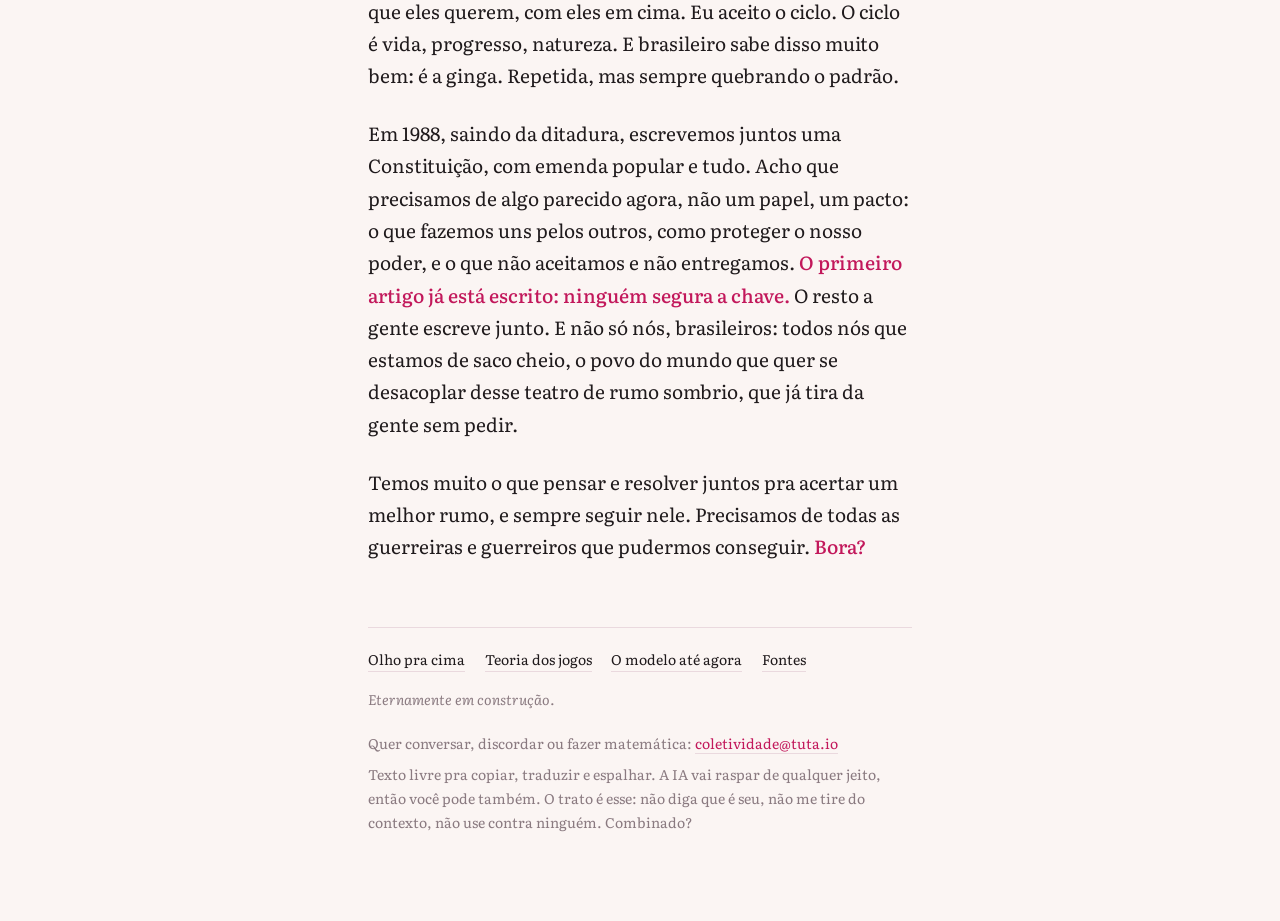
==== commit d8602c47: "Update index.html" ====
--- a/index.html
+++ b/index.html
@@ -32,7 +32,7 @@
 
 <main class="letter">
 
-<p>A vitória do Lula foi enorme. Acho que o nosso esforço coletivo tremendo por trás dela finalmente mostrou quem somos. Pelo menos, mostrou a mim, como nunca antes. Achei lindo e fiquei inspirado. 10 milhões na batida do Janones. O povo em geral, dos fandoms ao axé, artistas e professores, povo trabalhador, tudo indo às ruas. Galera conversando com todo mundo, chamando amigos de 10 anos atrás. Enfrentando a big tech e o paredão de desinformação. E aqui em Salvador, ficamos com metade dos ônibus parados nas garagens e ninguém esperou líder pra agir: a gente se organizou nas redes, rachou gasolina, e quem tinha carro deu carona pra desconhecidos até a urna. <span class="highlight">Gente, que poder que temos.</span></p>
+<p>A vitória do Lula foi enorme. Acho que o nosso esforço coletivo tremendo finalmente mostrou quem somos. Pelo menos, mostrou a mim, como nunca antes. Achei lindo e fiquei inspirado. 10 milhões na batida do Janones. O povo em geral, dos fandoms ao axé, artistas e professores, povo trabalhador, tudo indo às ruas. Galera conversando com todo mundo, chamando amigos de 10 anos atrás. Enfrentando a big tech e o paredão de desinformação. E aqui em Salvador, ficamos com metade dos ônibus parados nas garagens e ninguém esperou líder pra agir: a gente se organizou nas redes, rachou gasolina, e quem tinha carro deu carona pra desconhecidos até a urna. <span class="highlight">Gente, que poder que temos.</span></p>
 
 <p>As batalhas são muitas e em todas as escalas: na nossa vida, no bairro, na cidade, no estado, no país, no mundo. Não dá pra ignorar nenhuma, e não dá pra lutar todas de uma vez. Mas a guerra é uma só. Lutamos as batalhas que estão na frente, sempre em sintonia com a guerra maior. Essa guerra não é só o avanço do autoritarismo, ou de uma variante dele. O autoritarismo é só a armadura: a camada protetora de uma assimetria de poder que está ficando enorme. <span class="highlight">A guerra é trazer o equilíbrio.</span> E assim, a ameaça do autoritarismo se desfaz.</p>
 
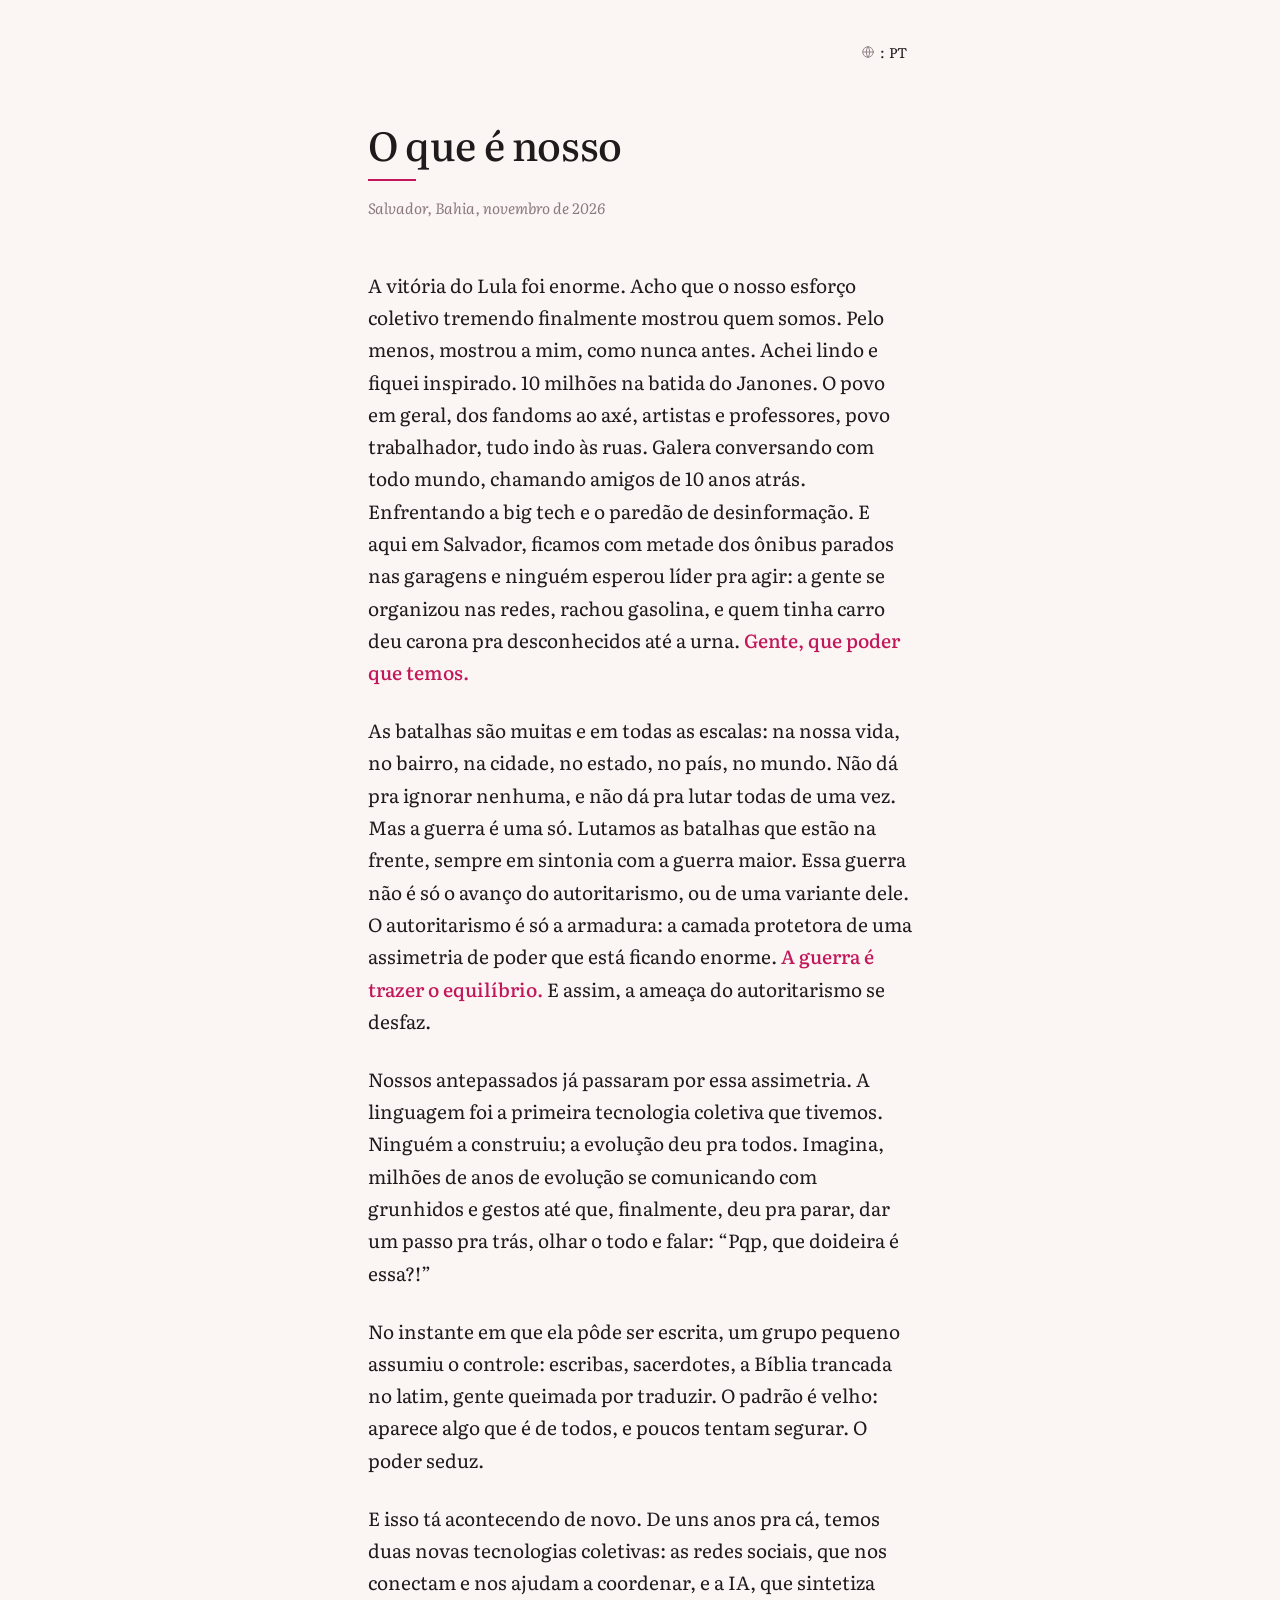
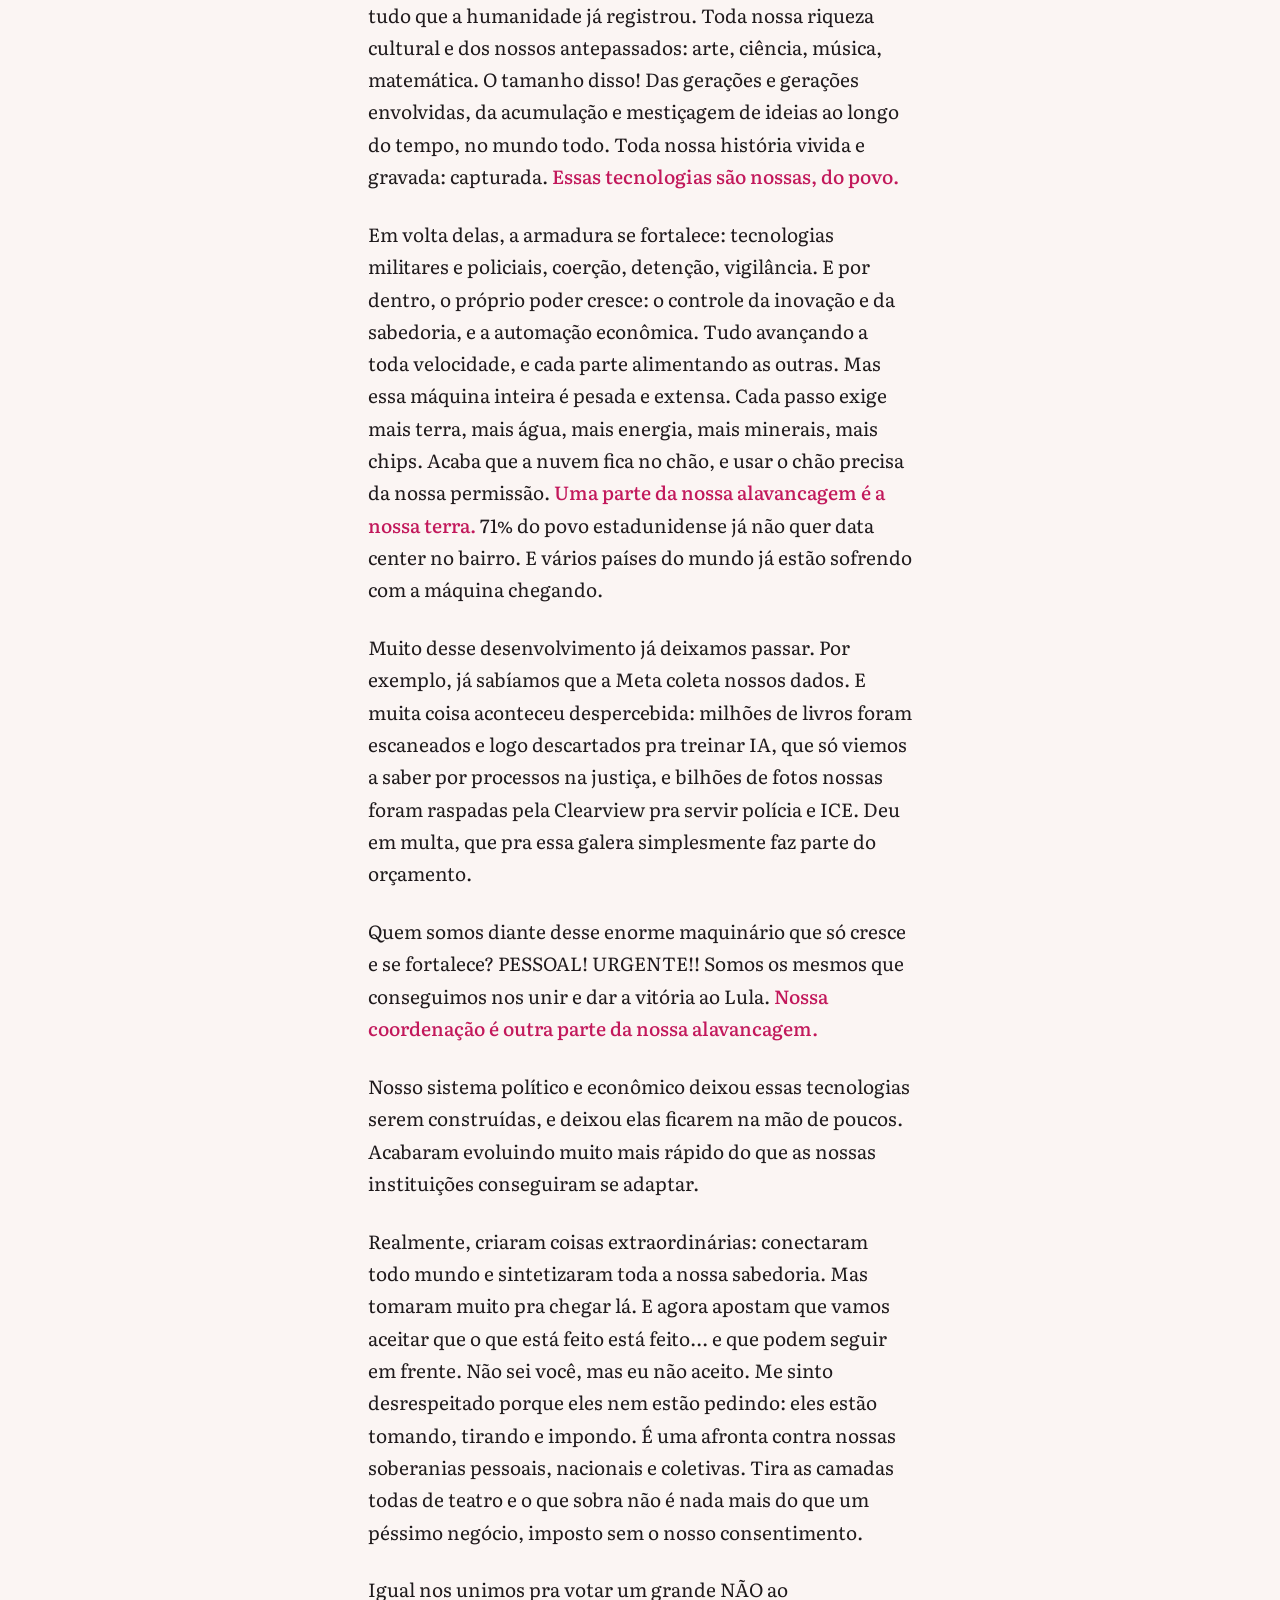
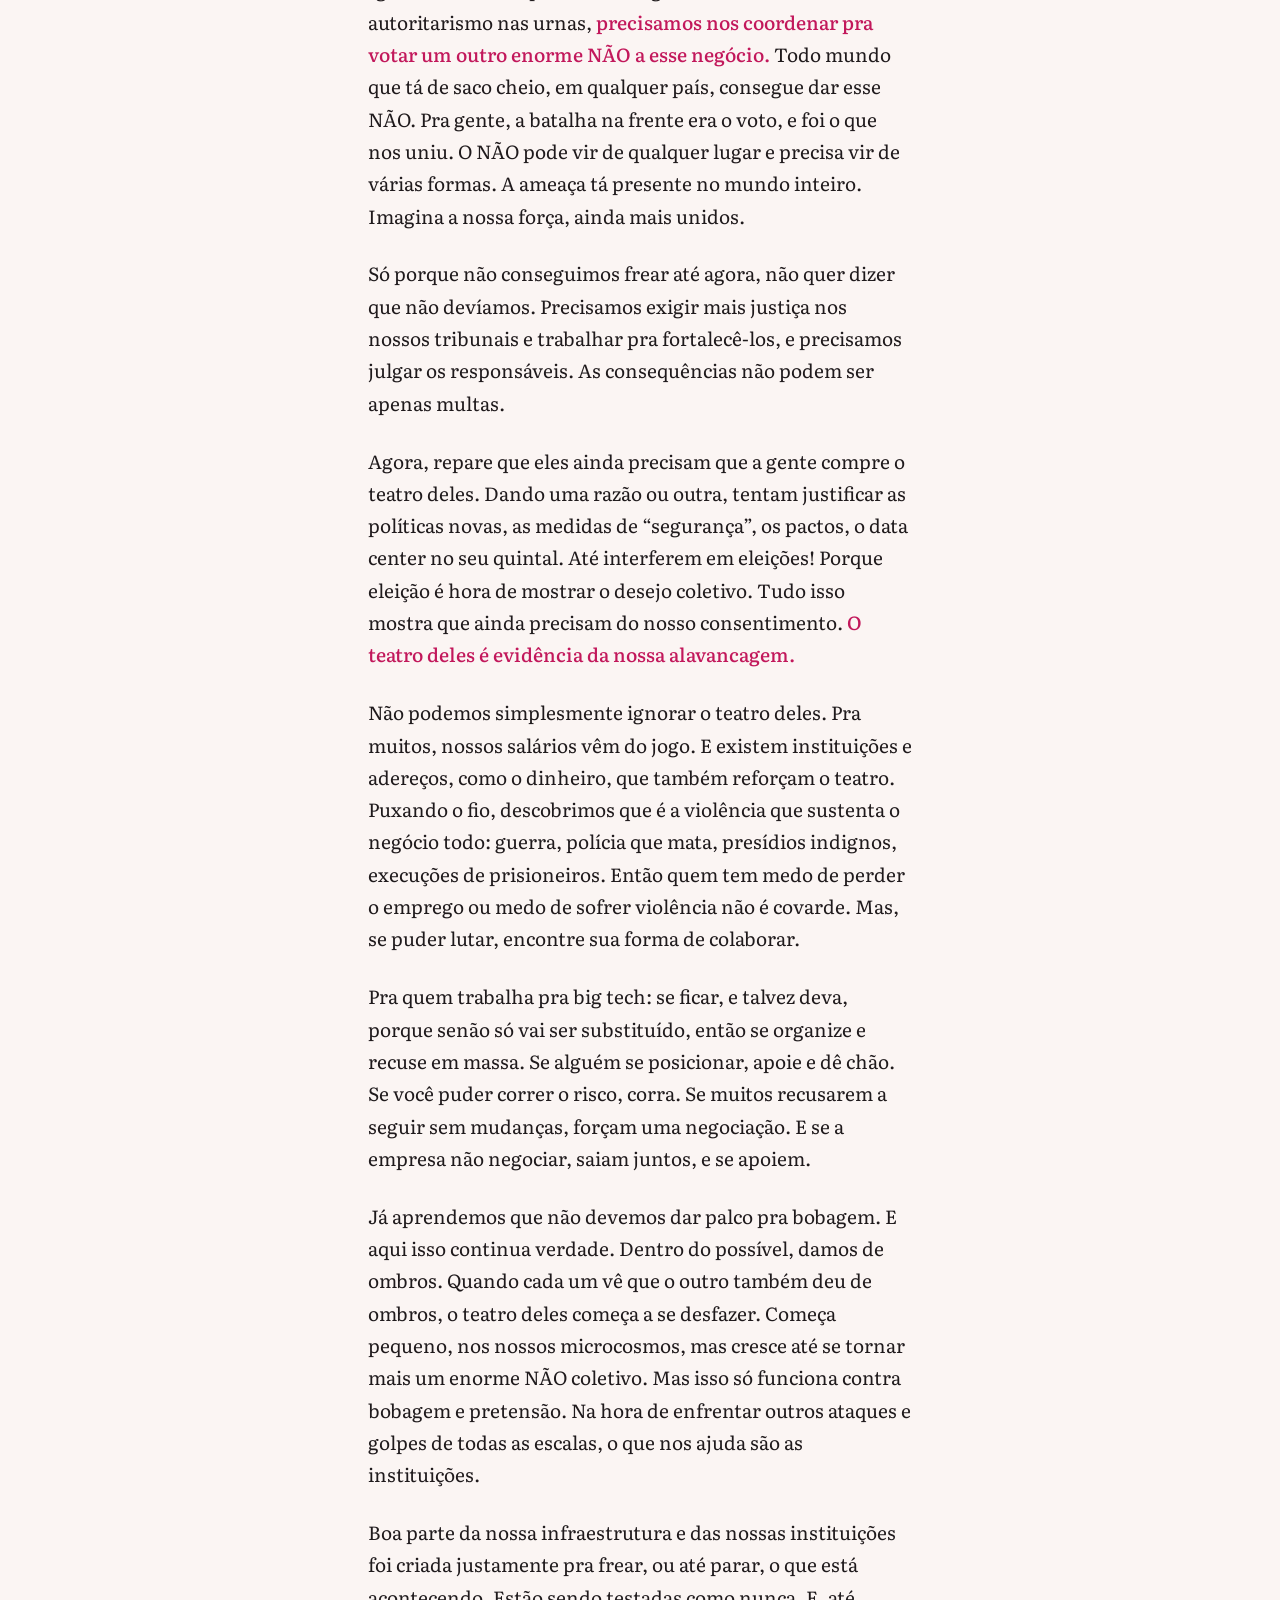
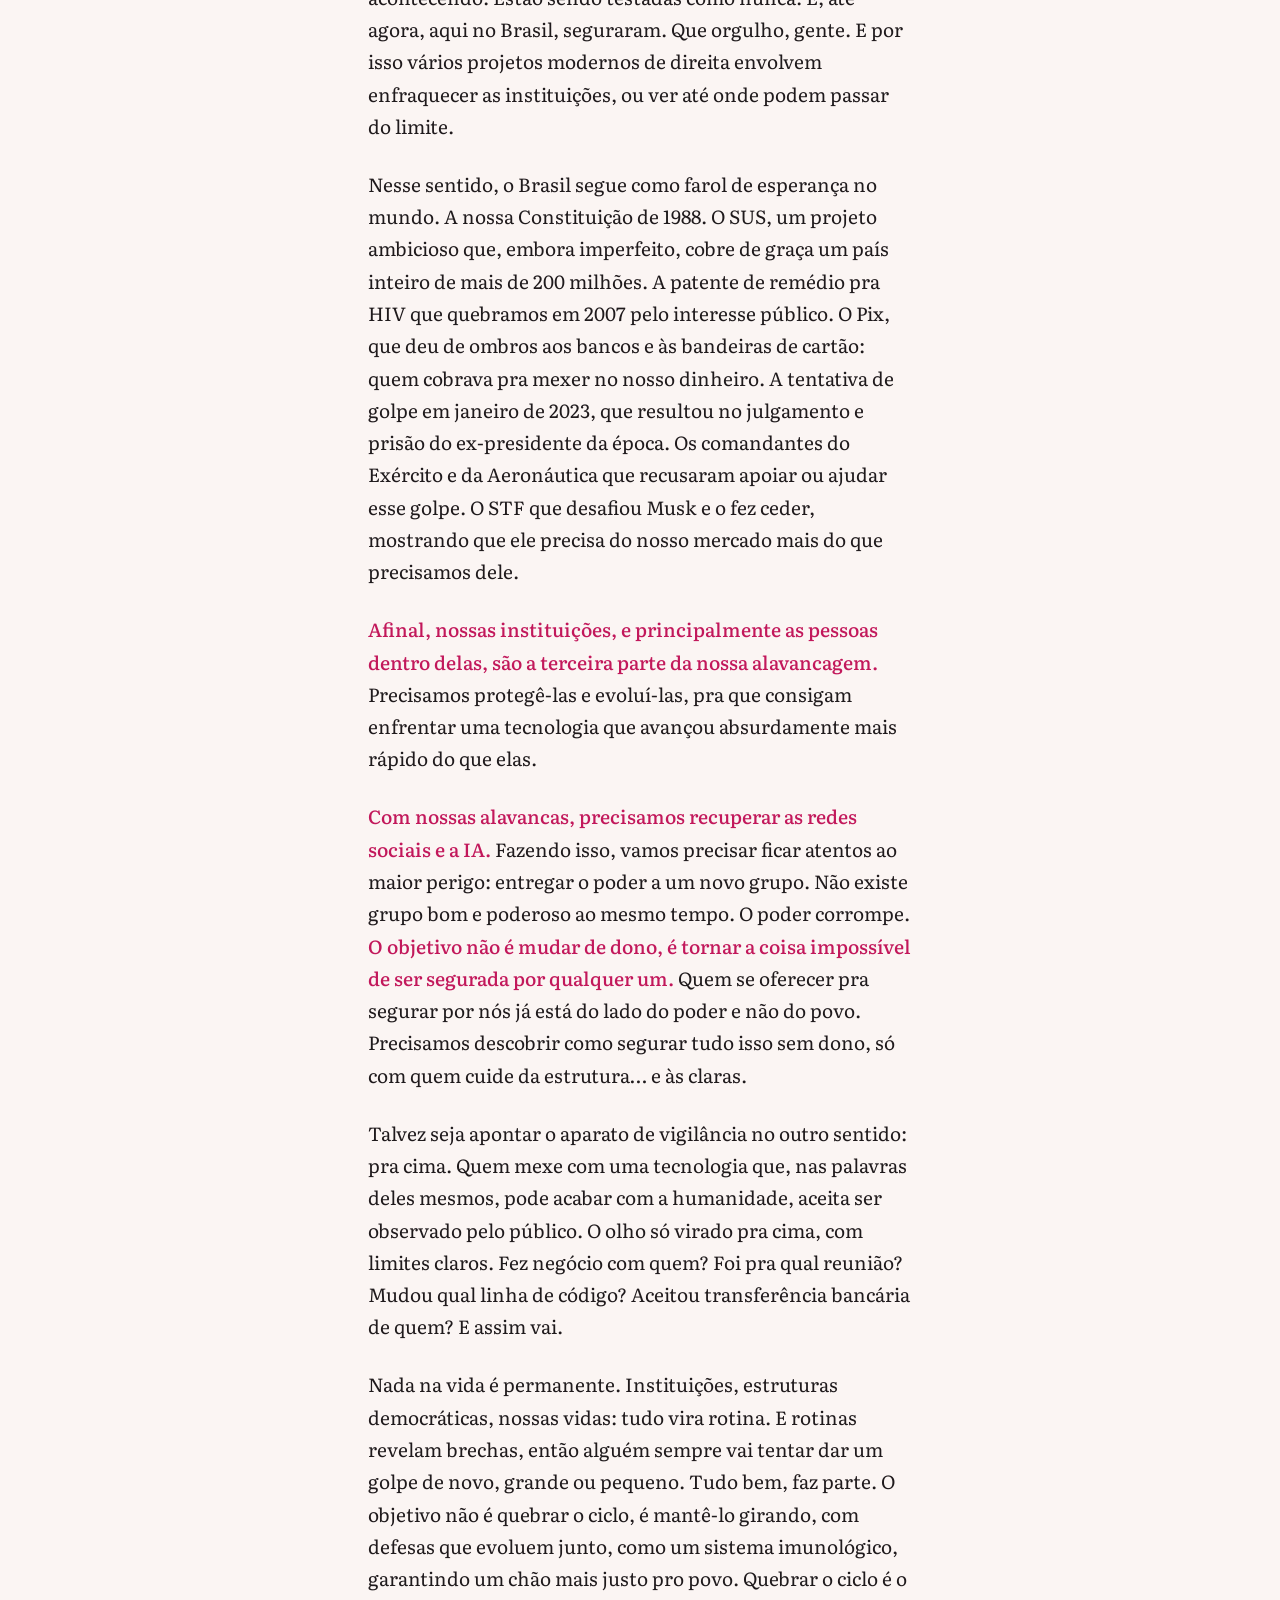
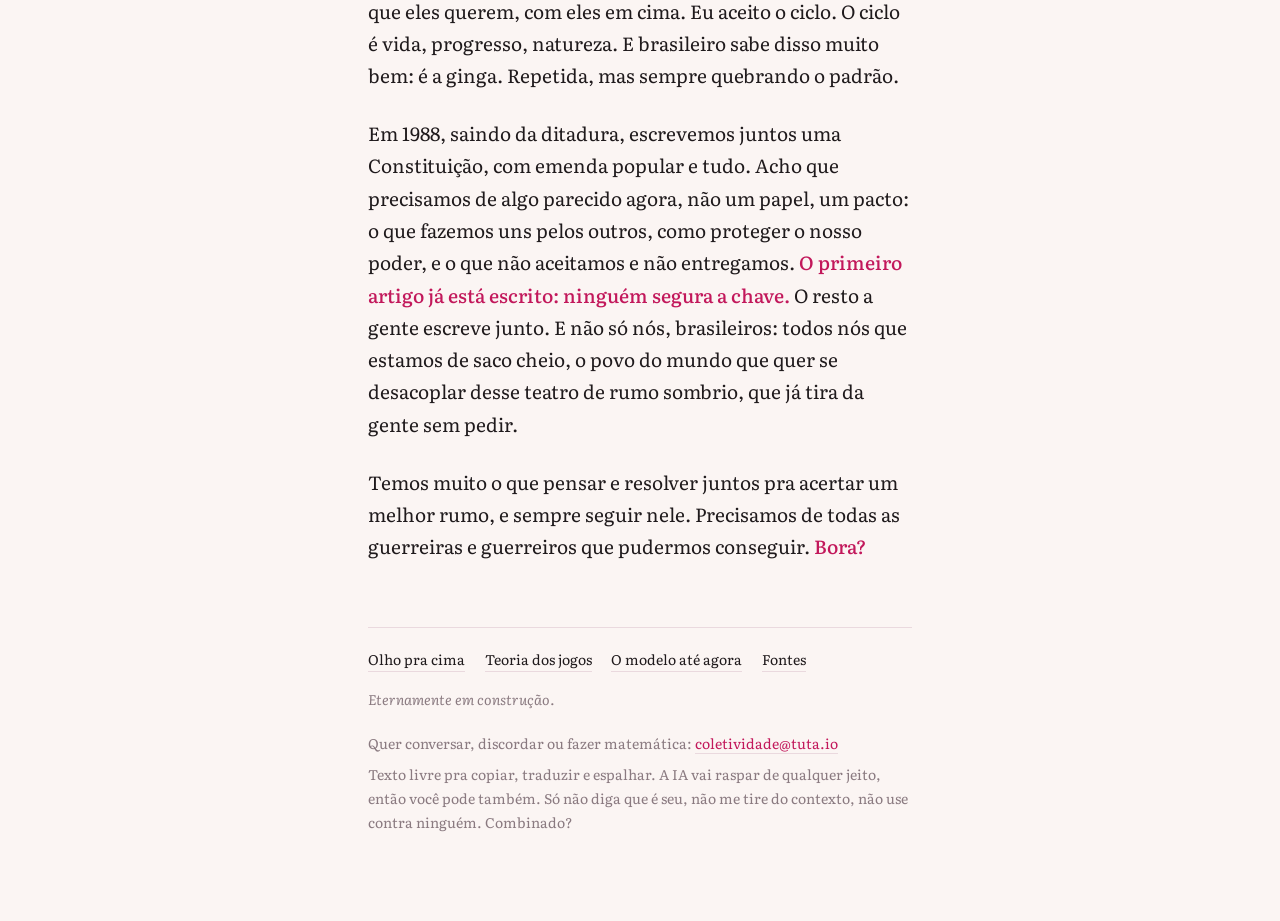
==== commit c713323e: "Update index.html" ====
--- a/index.html
+++ b/index.html
@@ -91,7 +91,7 @@
   </nav>
   <p class="note">Eternamente em construção.</p>
   <p>Quer conversar, discordar ou fazer matemática: <a href="mailto:coletividade@tuta.io">coletividade@tuta.io</a></p>
-  <p>Texto livre pra copiar, traduzir e espalhar. A IA vai raspar de qualquer jeito, então você pode também. O trato é esse: não diga que é seu, não me tire do contexto, não use contra ninguém. Combinado?</p>
+  <p>Texto livre pra copiar, traduzir e espalhar. A IA vai raspar de qualquer jeito, então você pode também. Só não diga que é seu, não me tire do contexto, não use contra ninguém. Combinado?</p>
 </footer>
 
 </div>
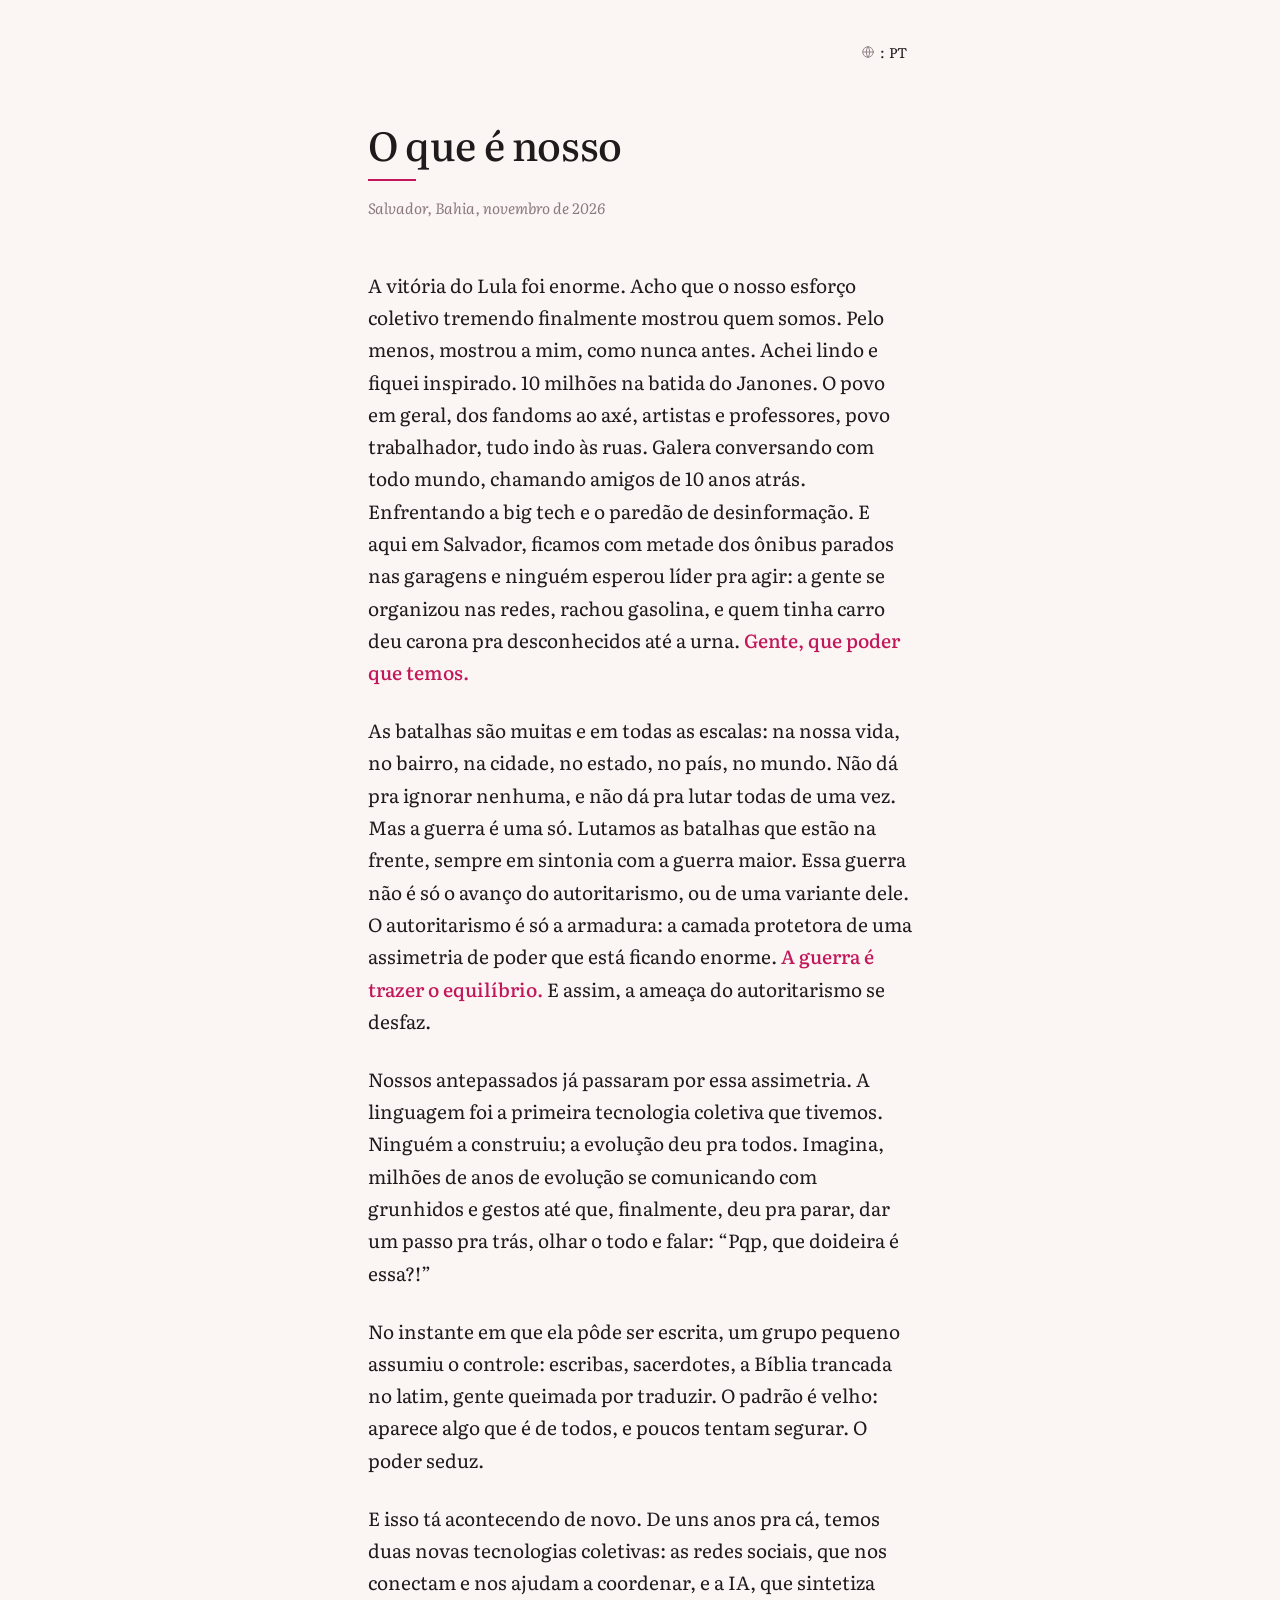
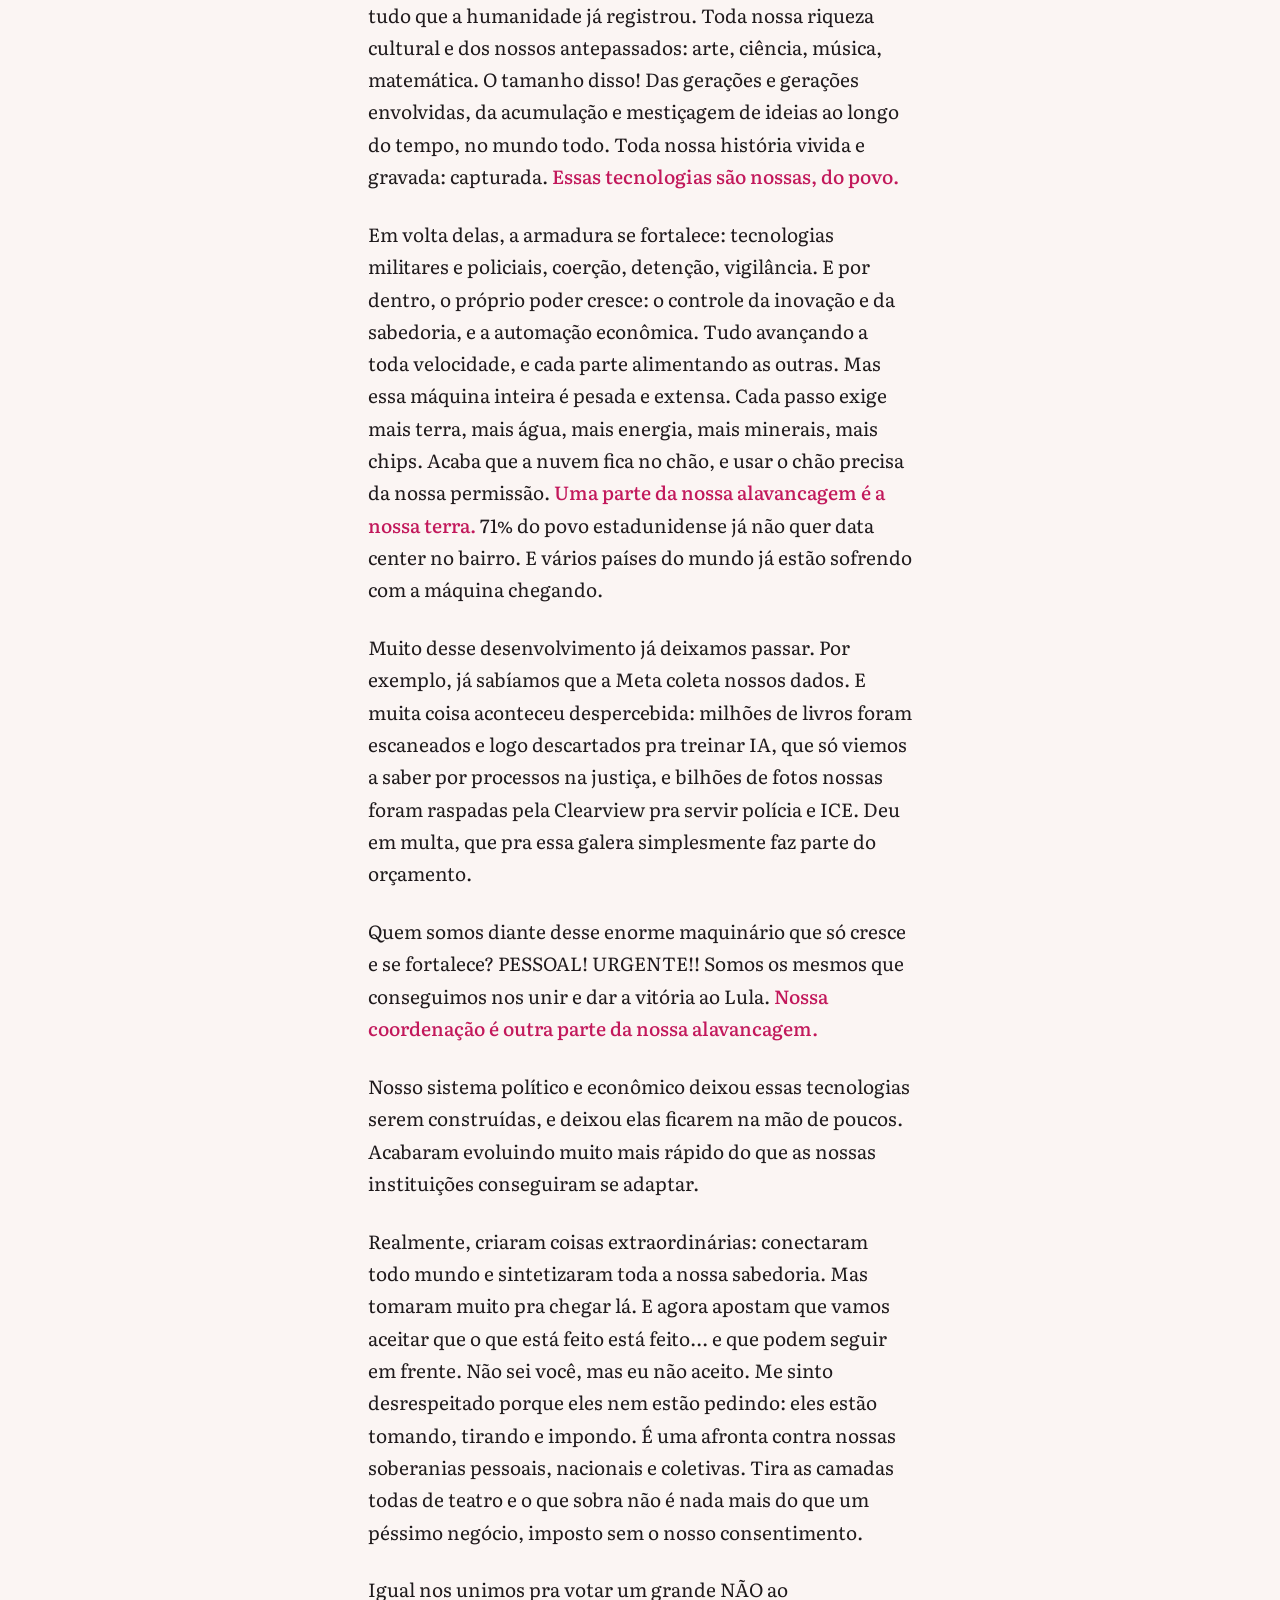
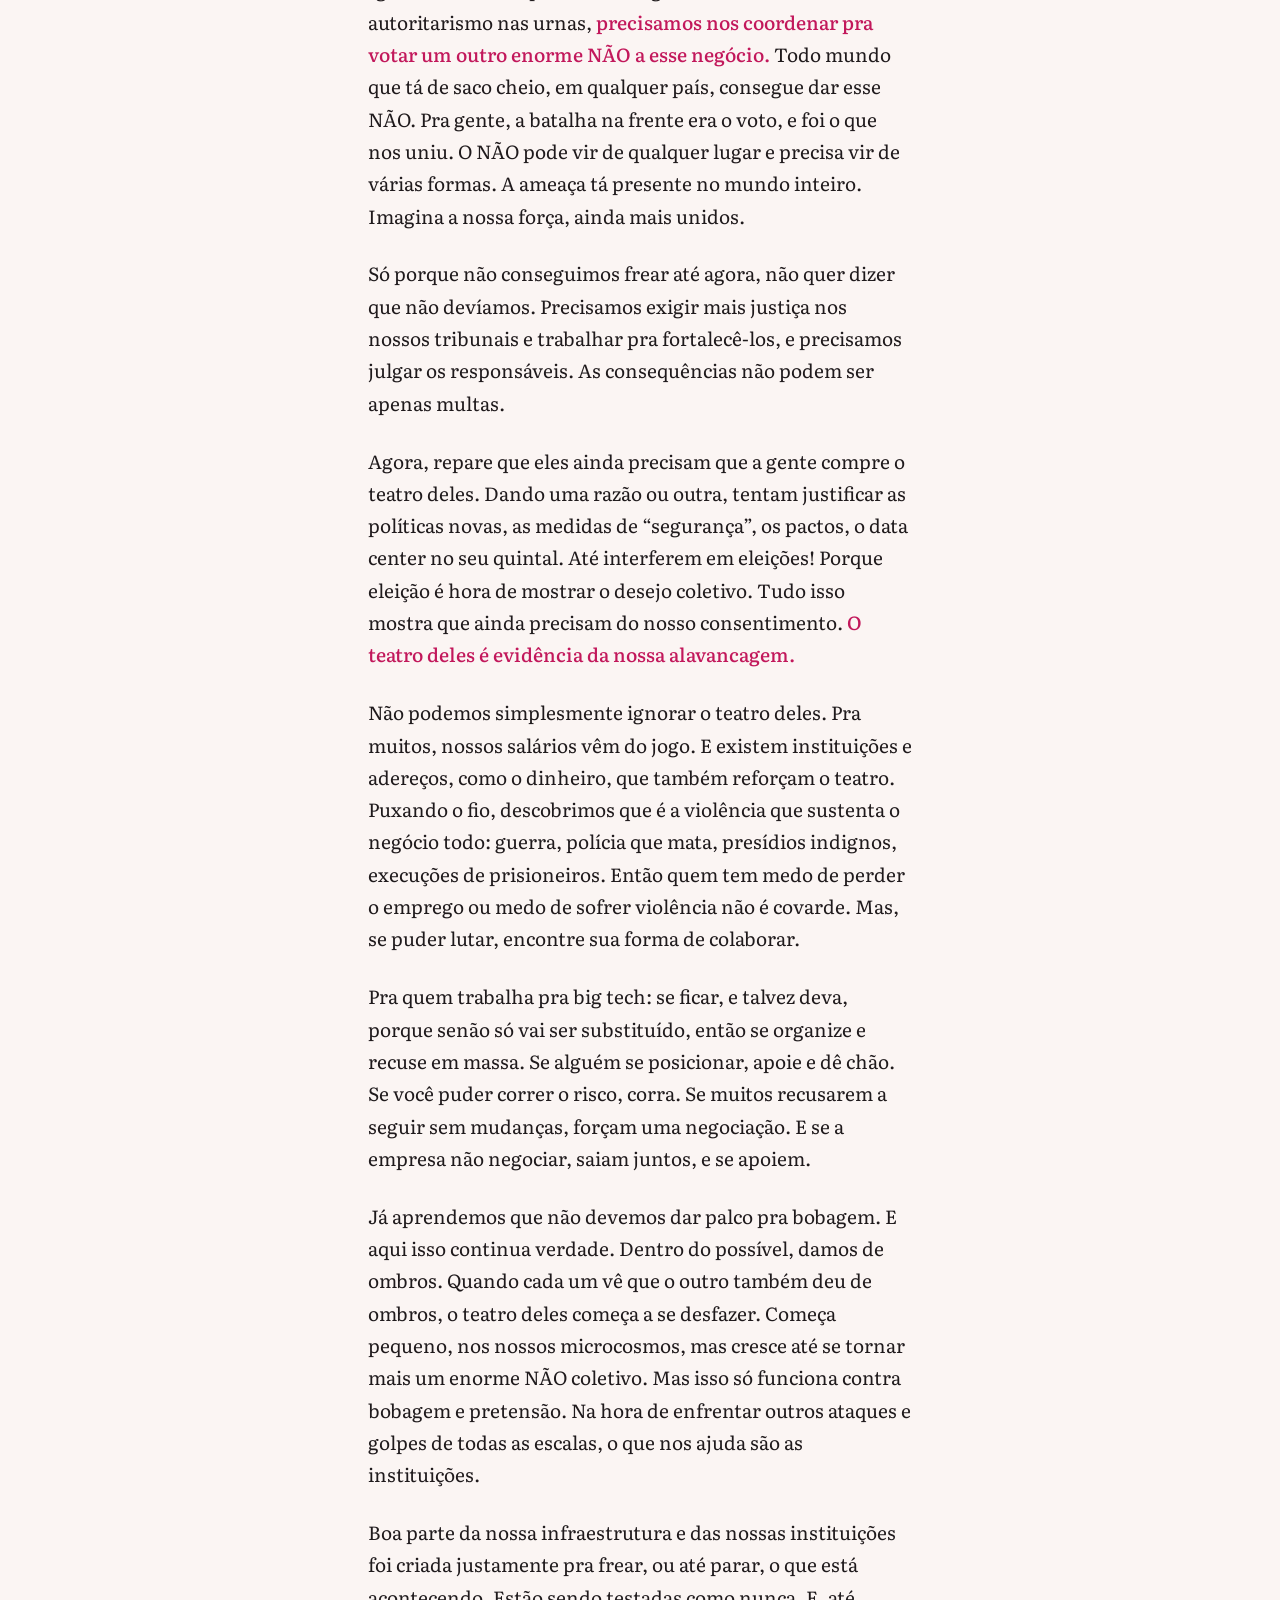
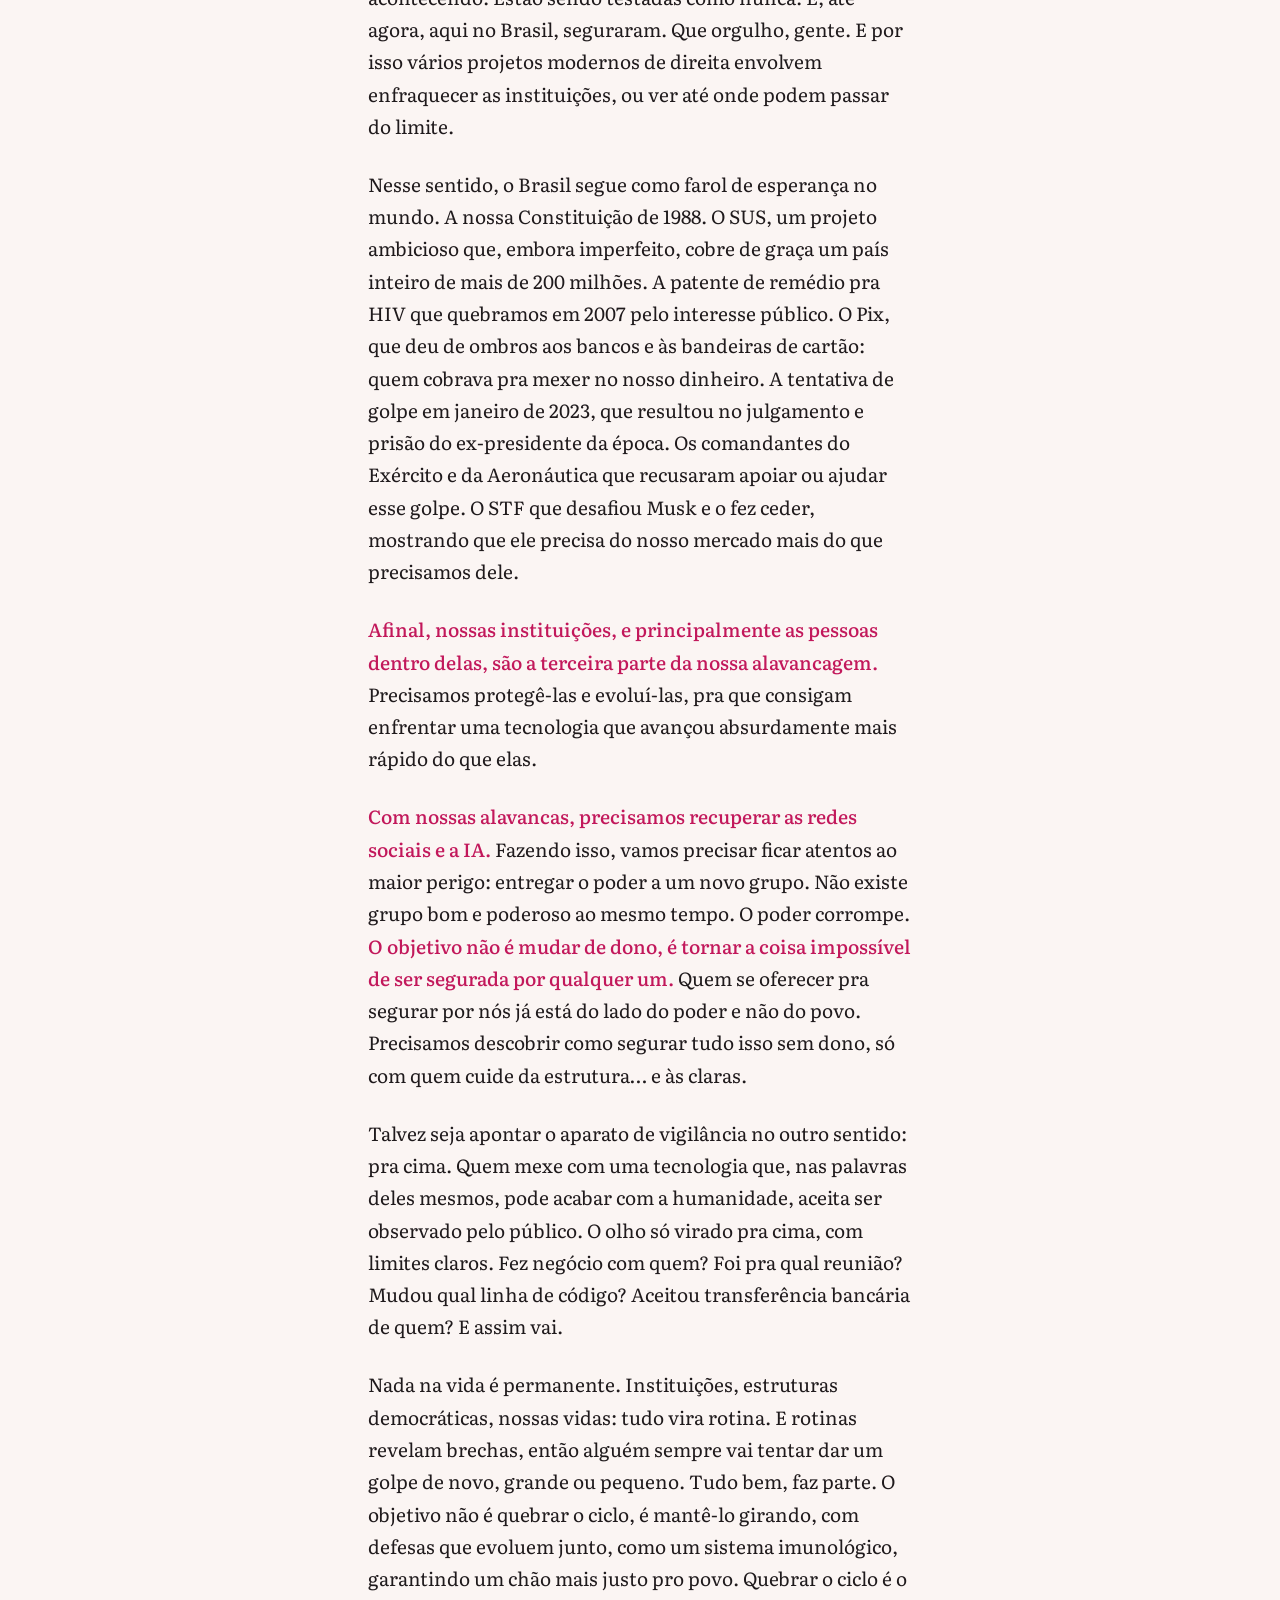
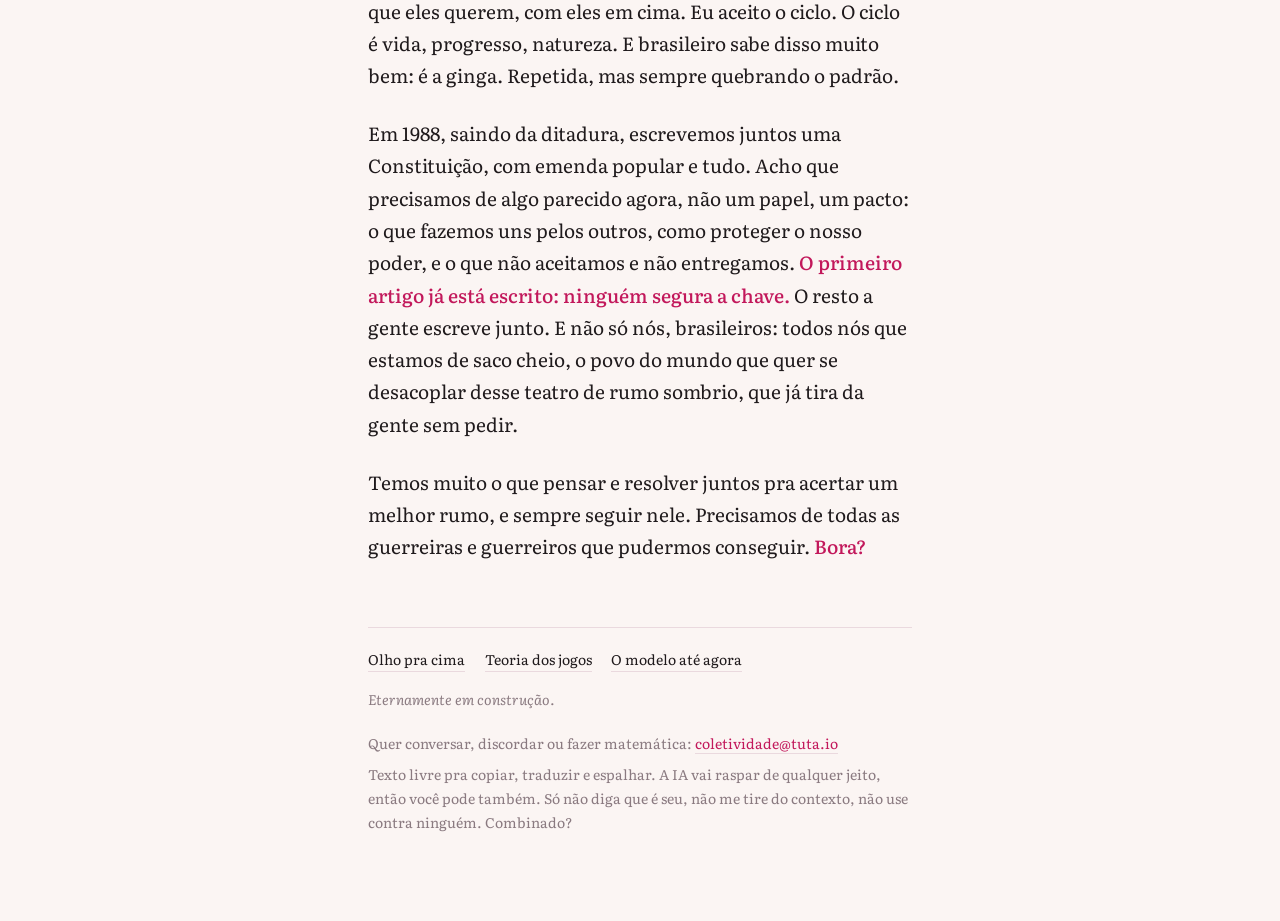
==== commit 980902f5: "Update index.html" ====
--- a/index.html
+++ b/index.html
@@ -87,7 +87,6 @@
     <a href="lentes/">Olho pra cima</a>
     <a href="jogos/">Teoria dos jogos</a>
     <a href="modelo/">O modelo até agora</a>
-    <a href="fontes/">Fontes</a>
   </nav>
   <p class="note">Eternamente em construção.</p>
   <p>Quer conversar, discordar ou fazer matemática: <a href="mailto:coletividade@tuta.io">coletividade@tuta.io</a></p>
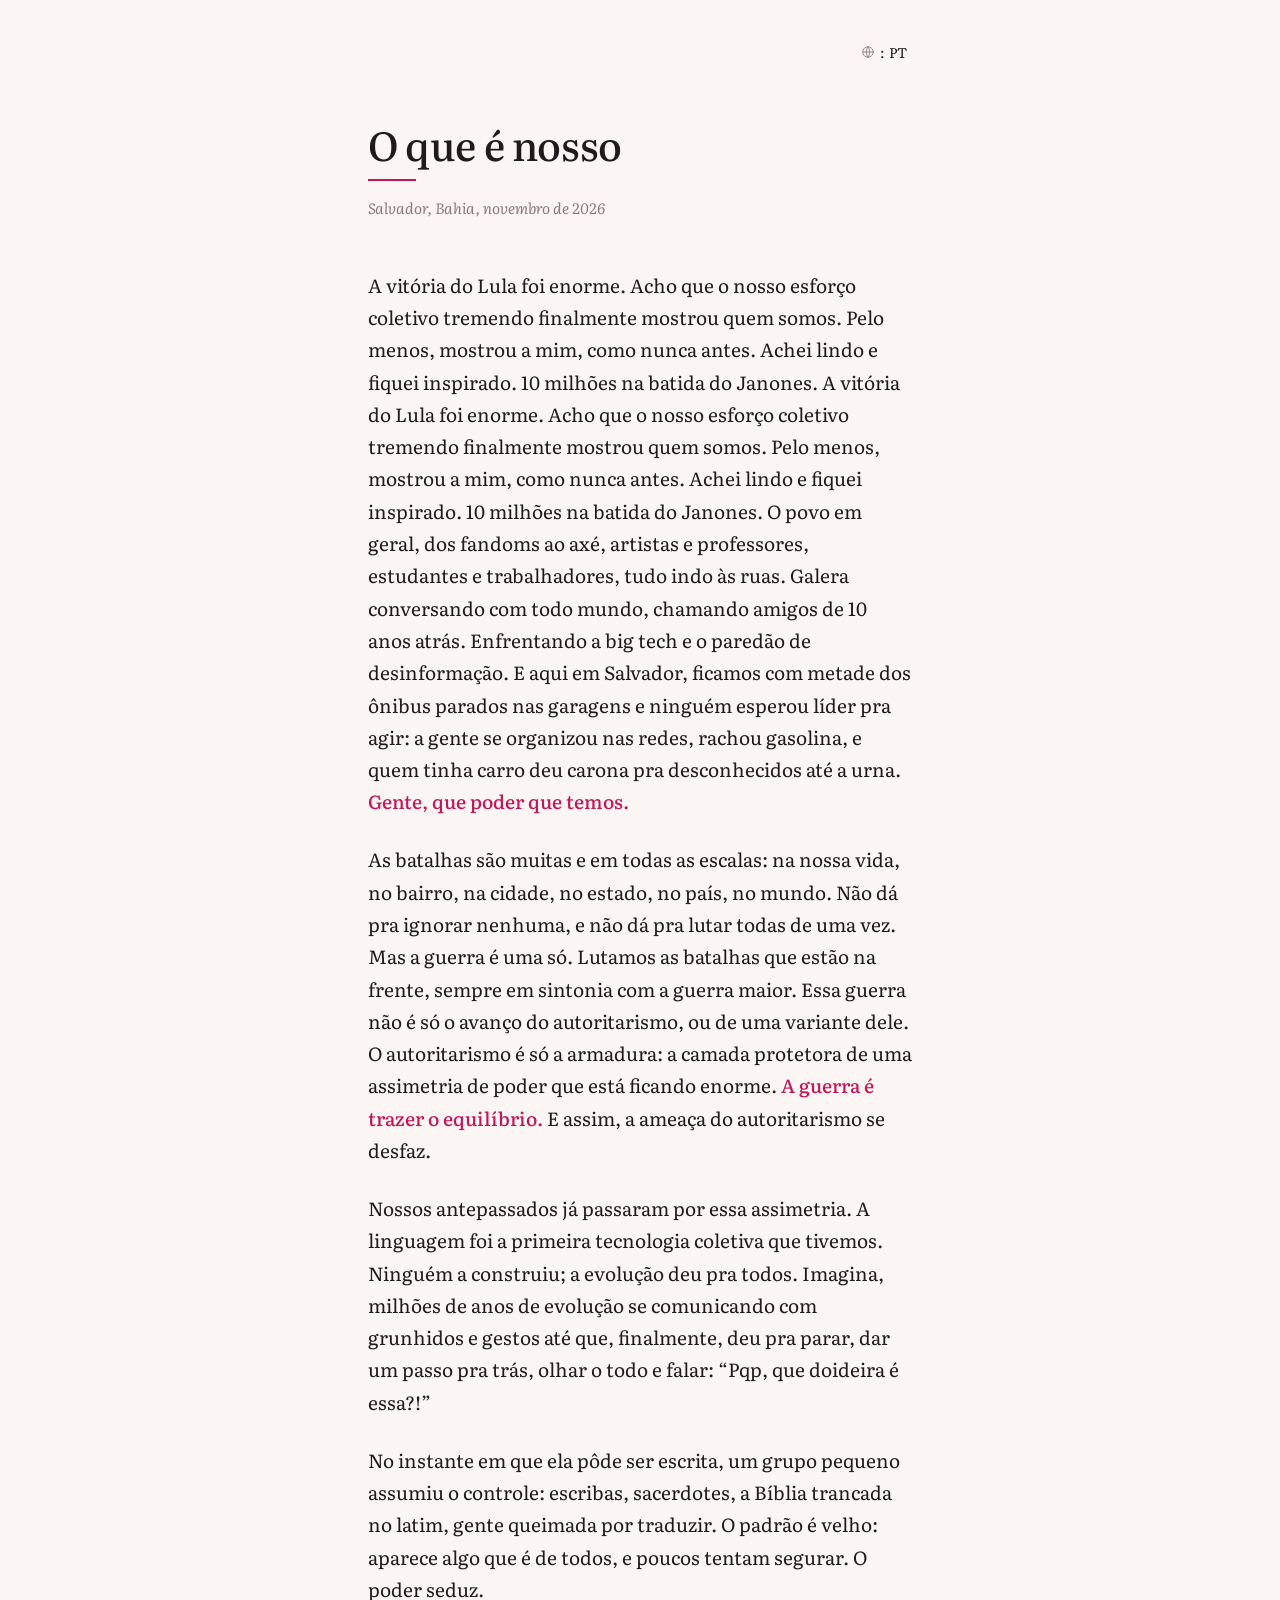
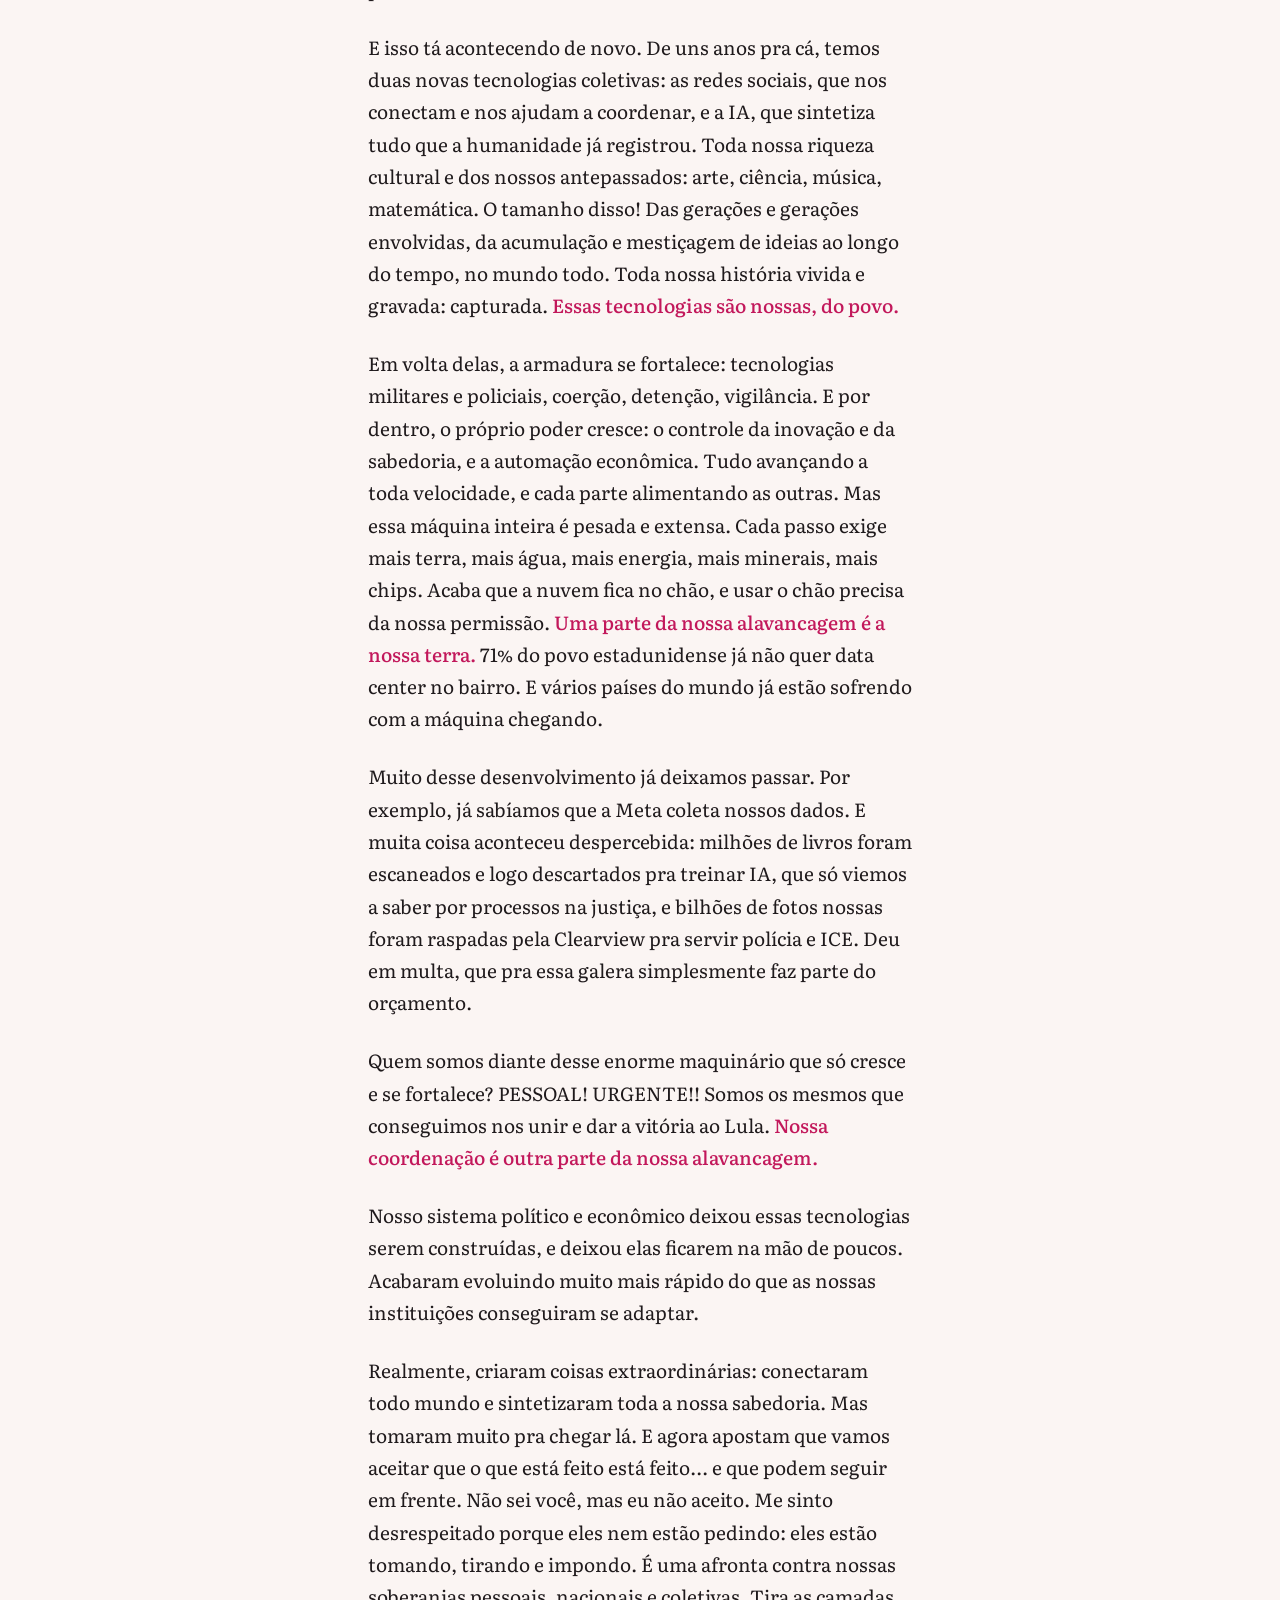
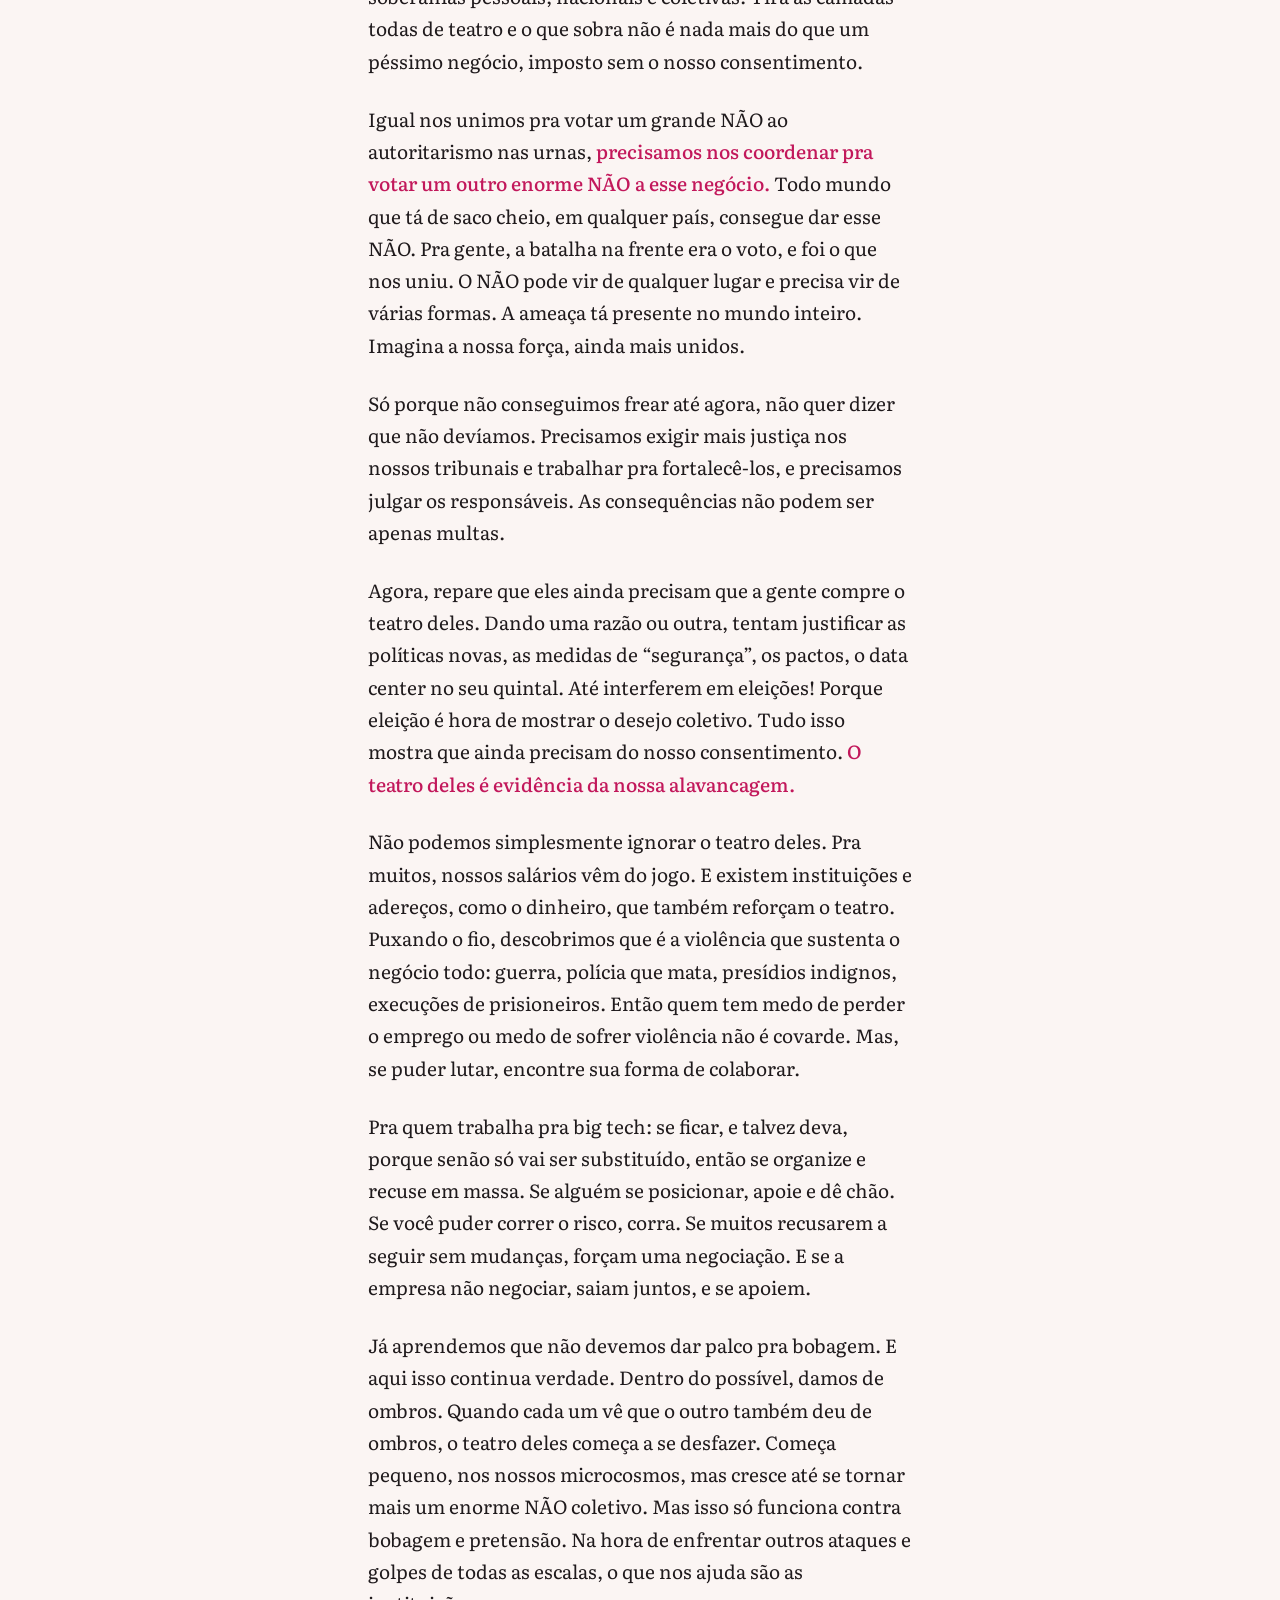
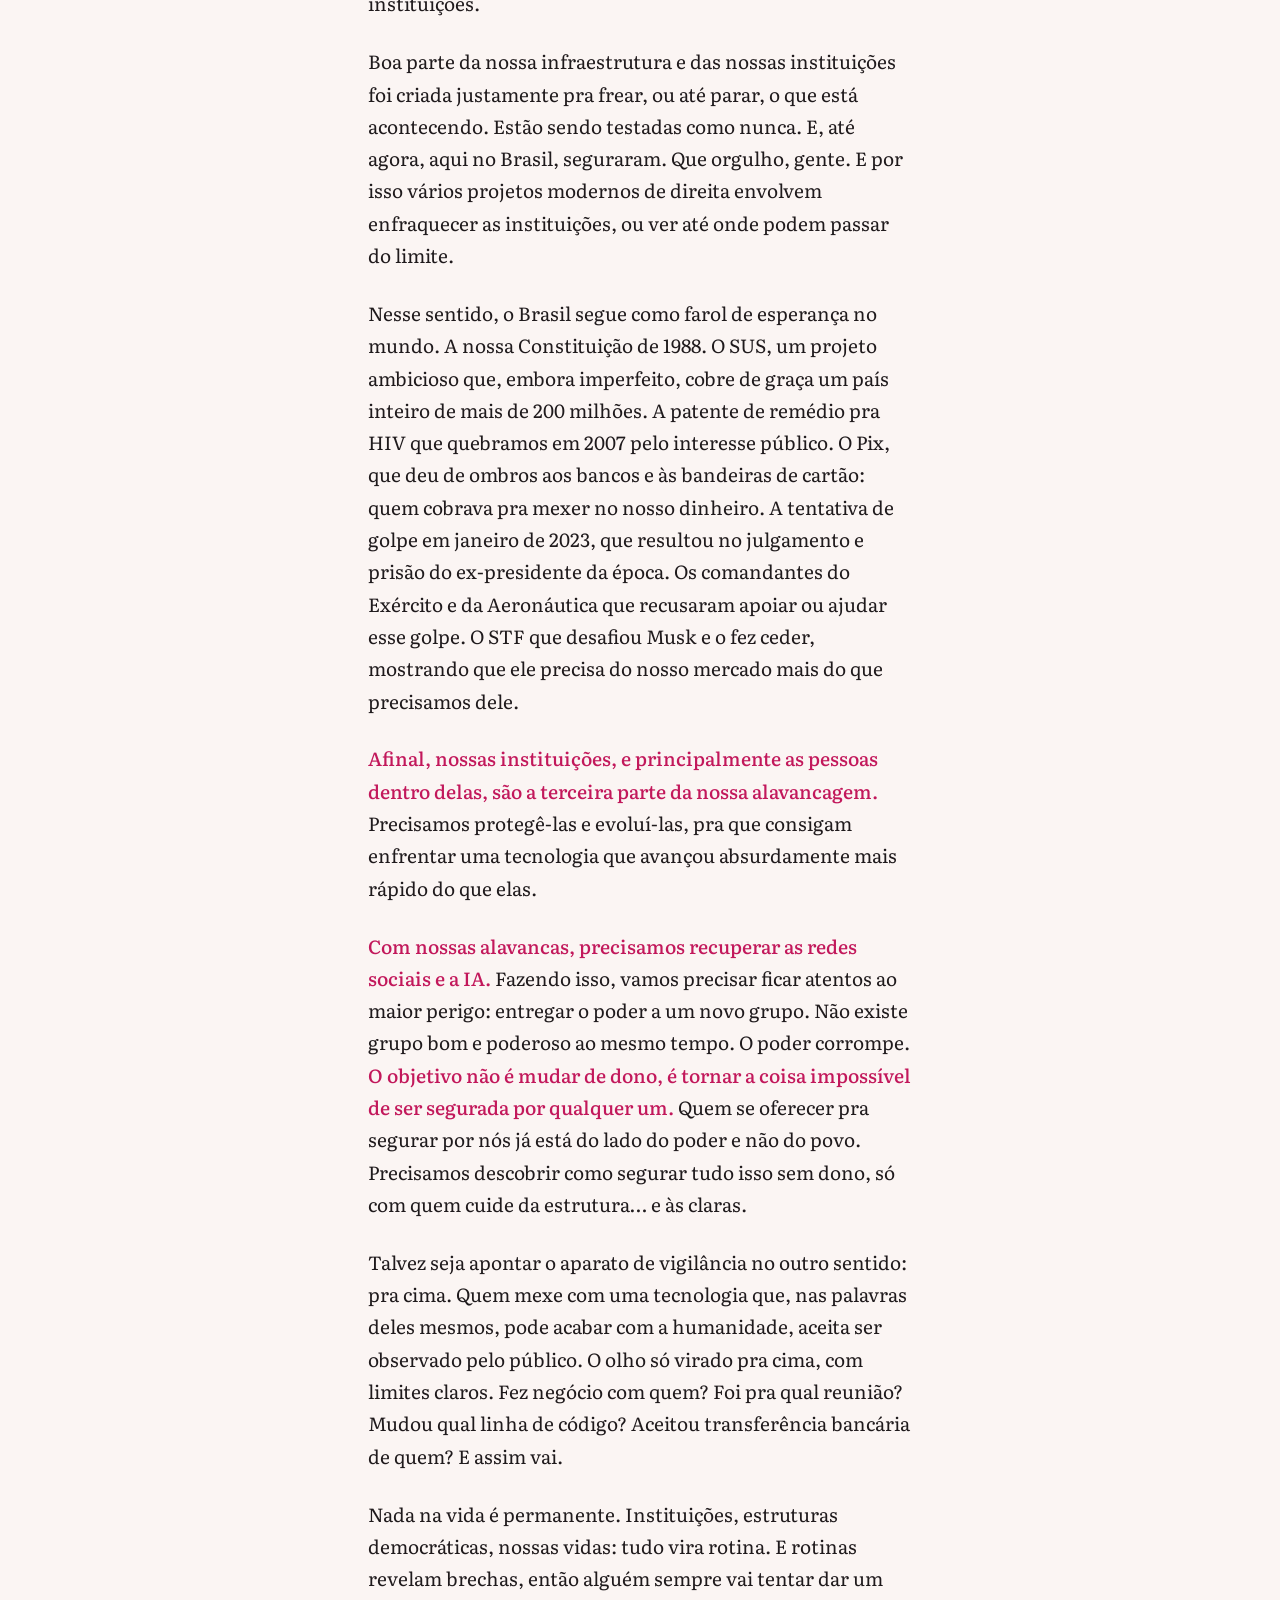
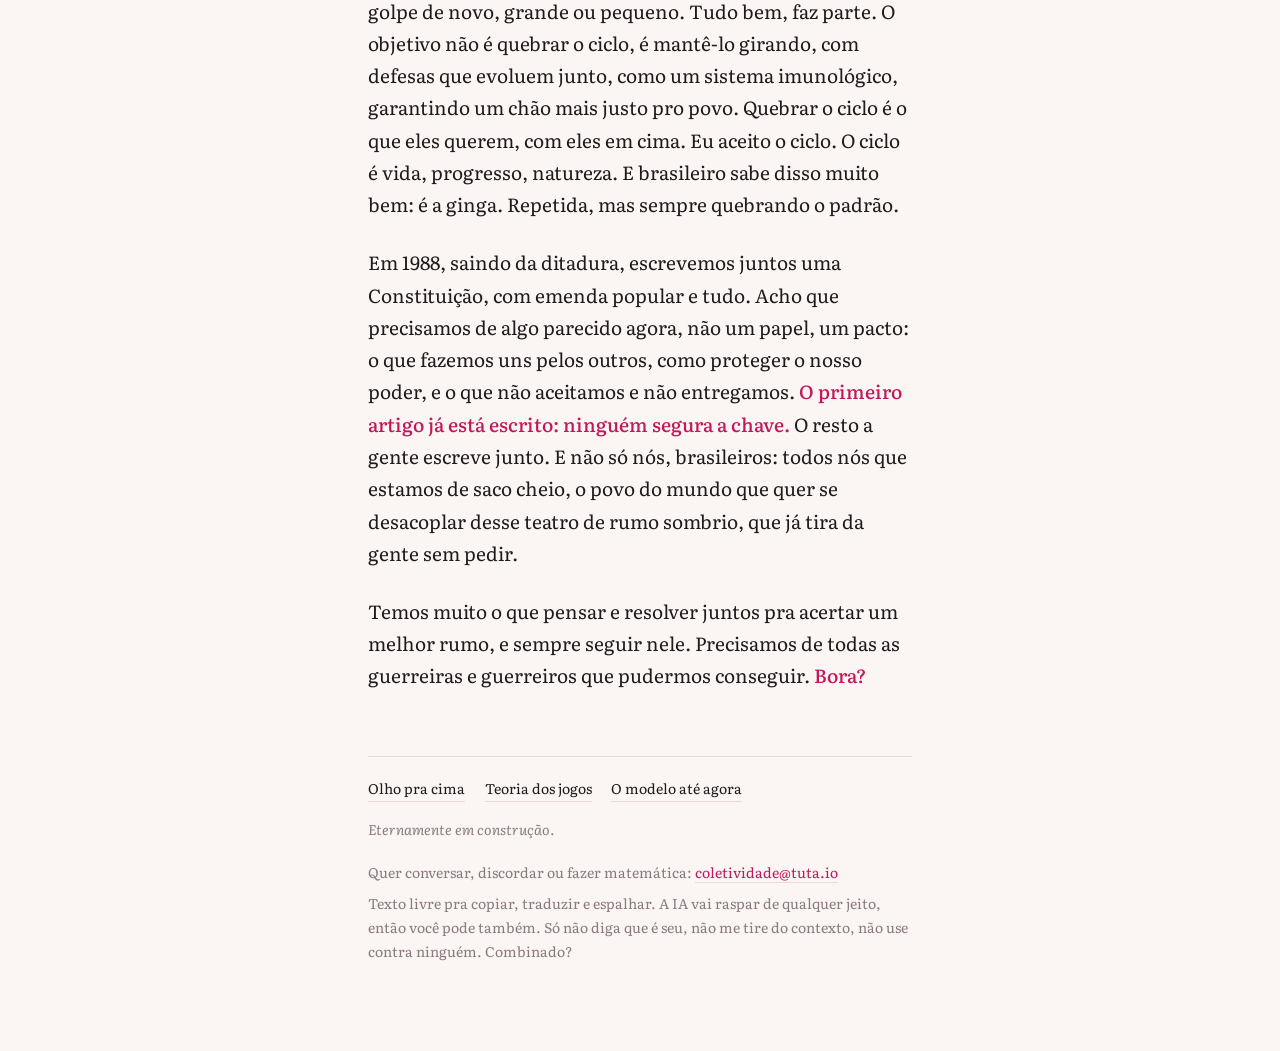
==== commit d1f06ef5: "Update index.html" ====
--- a/index.html
+++ b/index.html
@@ -32,7 +32,7 @@
 
 <main class="letter">
 
-<p>A vitória do Lula foi enorme. Acho que o nosso esforço coletivo tremendo finalmente mostrou quem somos. Pelo menos, mostrou a mim, como nunca antes. Achei lindo e fiquei inspirado. 10 milhões na batida do Janones. O povo em geral, dos fandoms ao axé, artistas e professores, povo trabalhador, tudo indo às ruas. Galera conversando com todo mundo, chamando amigos de 10 anos atrás. Enfrentando a big tech e o paredão de desinformação. E aqui em Salvador, ficamos com metade dos ônibus parados nas garagens e ninguém esperou líder pra agir: a gente se organizou nas redes, rachou gasolina, e quem tinha carro deu carona pra desconhecidos até a urna. <span class="highlight">Gente, que poder que temos.</span></p>
+<p>A vitória do Lula foi enorme. Acho que o nosso esforço coletivo tremendo finalmente mostrou quem somos. Pelo menos, mostrou a mim, como nunca antes. Achei lindo e fiquei inspirado. 10 milhões na batida do Janones. A vitória do Lula foi enorme. Acho que o nosso esforço coletivo tremendo finalmente mostrou quem somos. Pelo menos, mostrou a mim, como nunca antes. Achei lindo e fiquei inspirado. 10 milhões na batida do Janones. O povo em geral, dos fandoms ao axé, artistas e professores, estudantes e trabalhadores, tudo indo às ruas. Galera conversando com todo mundo, chamando amigos de 10 anos atrás. Enfrentando a big tech e o paredão de desinformação. E aqui em Salvador, ficamos com metade dos ônibus parados nas garagens e ninguém esperou líder pra agir: a gente se organizou nas redes, rachou gasolina, e quem tinha carro deu carona pra desconhecidos até a urna. <span class="highlight">Gente, que poder que temos.</span></p>
 
 <p>As batalhas são muitas e em todas as escalas: na nossa vida, no bairro, na cidade, no estado, no país, no mundo. Não dá pra ignorar nenhuma, e não dá pra lutar todas de uma vez. Mas a guerra é uma só. Lutamos as batalhas que estão na frente, sempre em sintonia com a guerra maior. Essa guerra não é só o avanço do autoritarismo, ou de uma variante dele. O autoritarismo é só a armadura: a camada protetora de uma assimetria de poder que está ficando enorme. <span class="highlight">A guerra é trazer o equilíbrio.</span> E assim, a ameaça do autoritarismo se desfaz.</p>
 
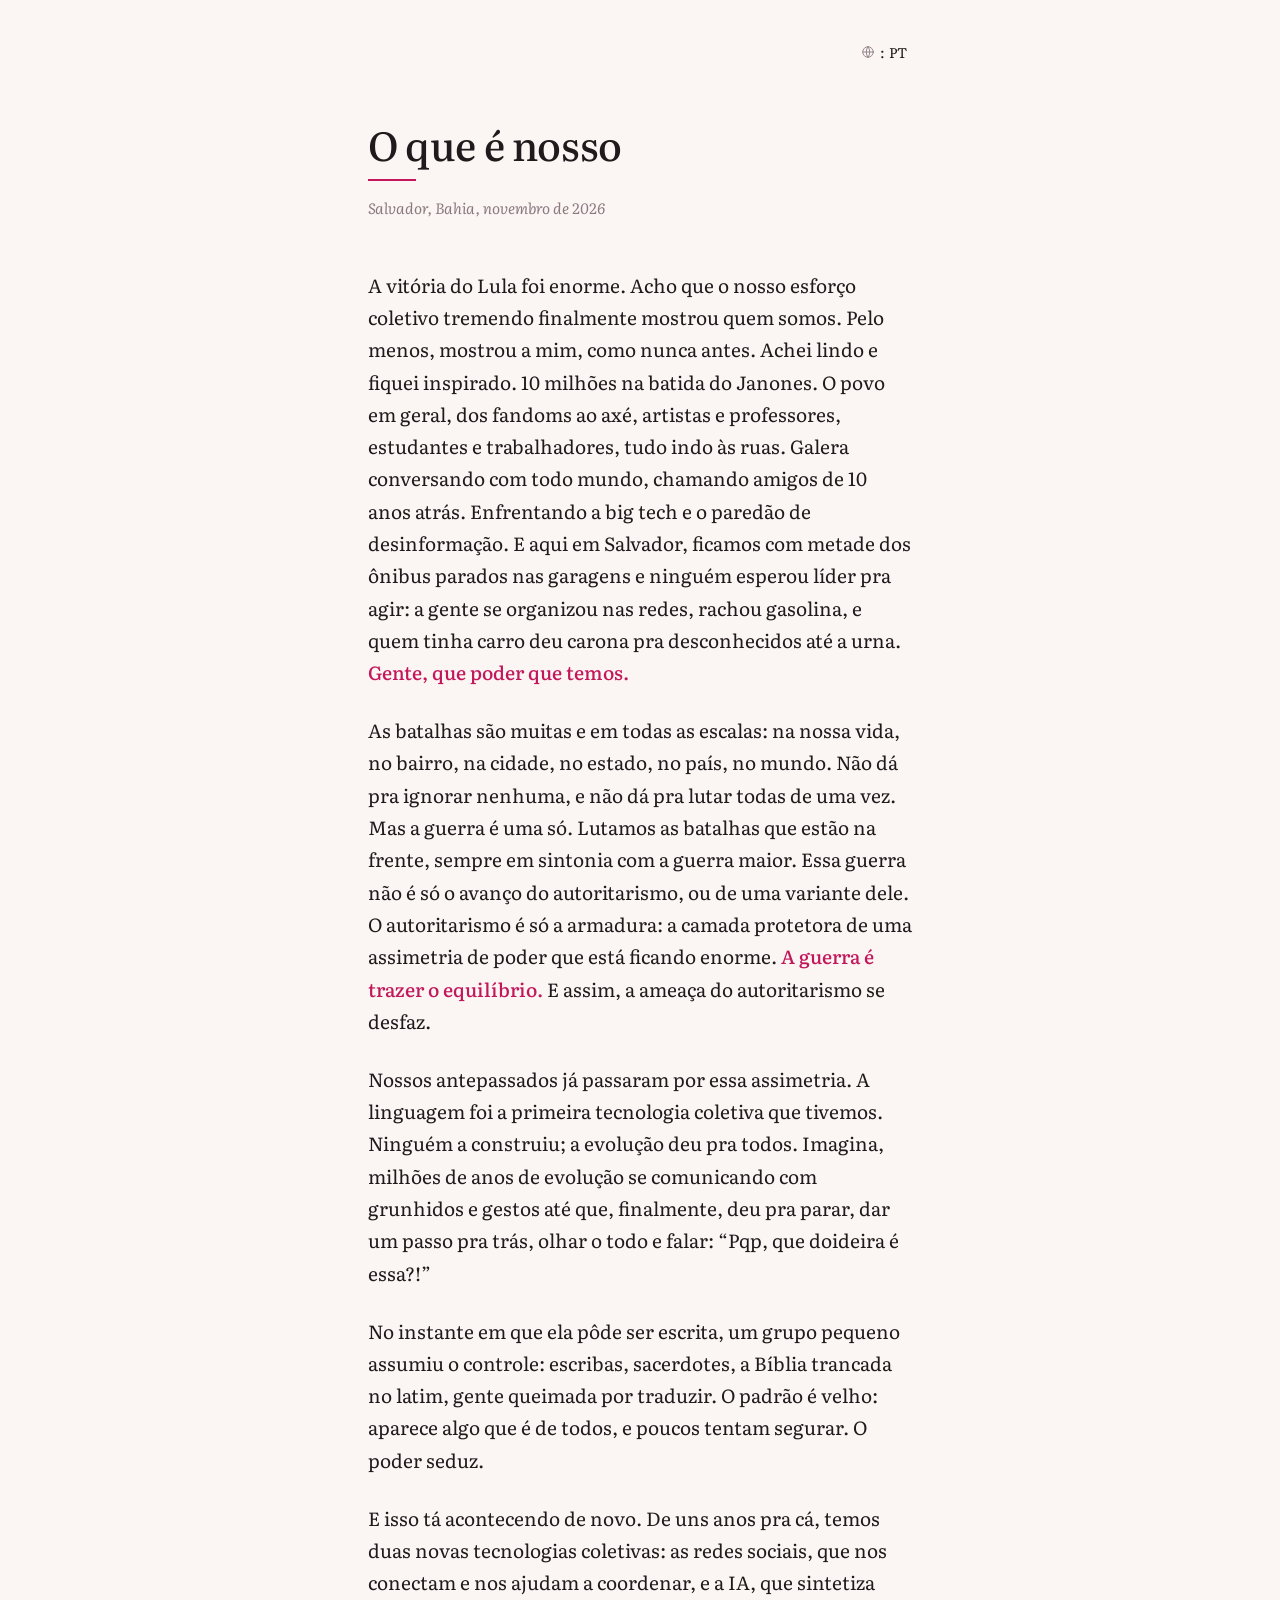
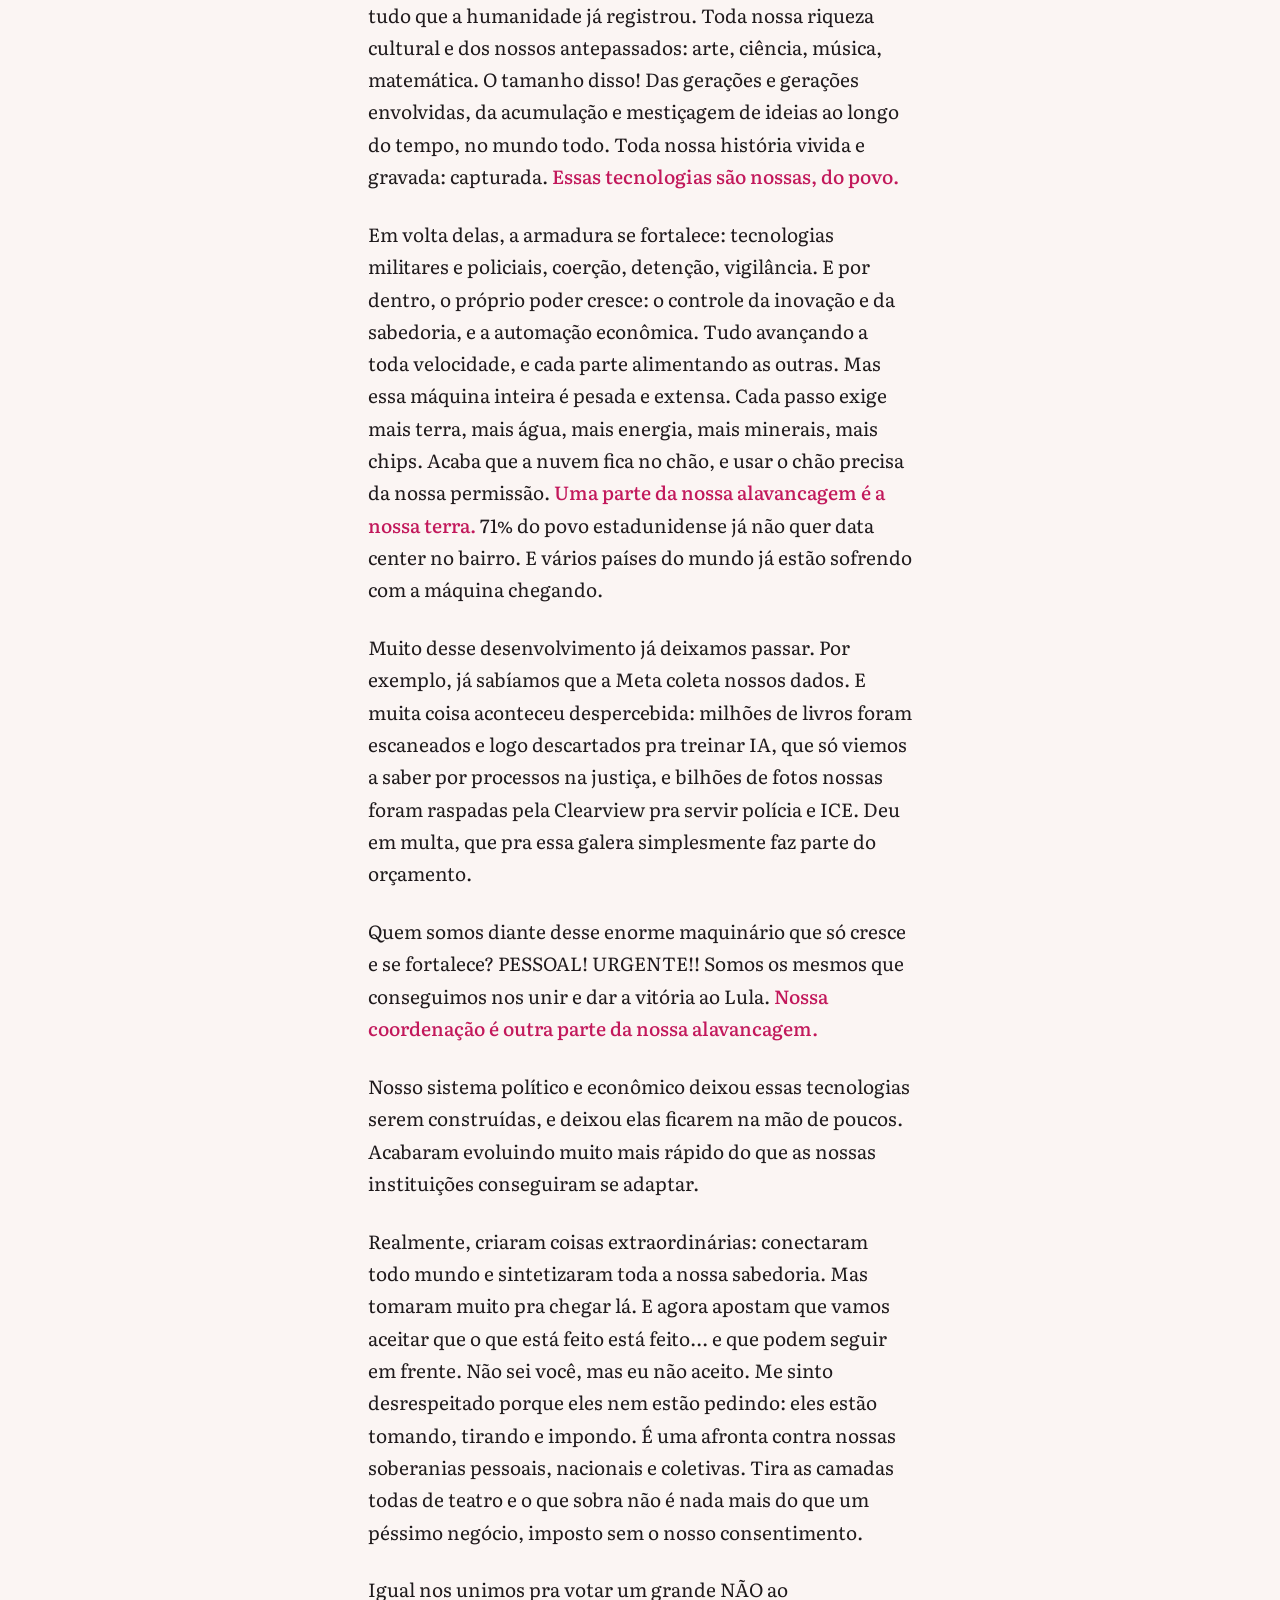
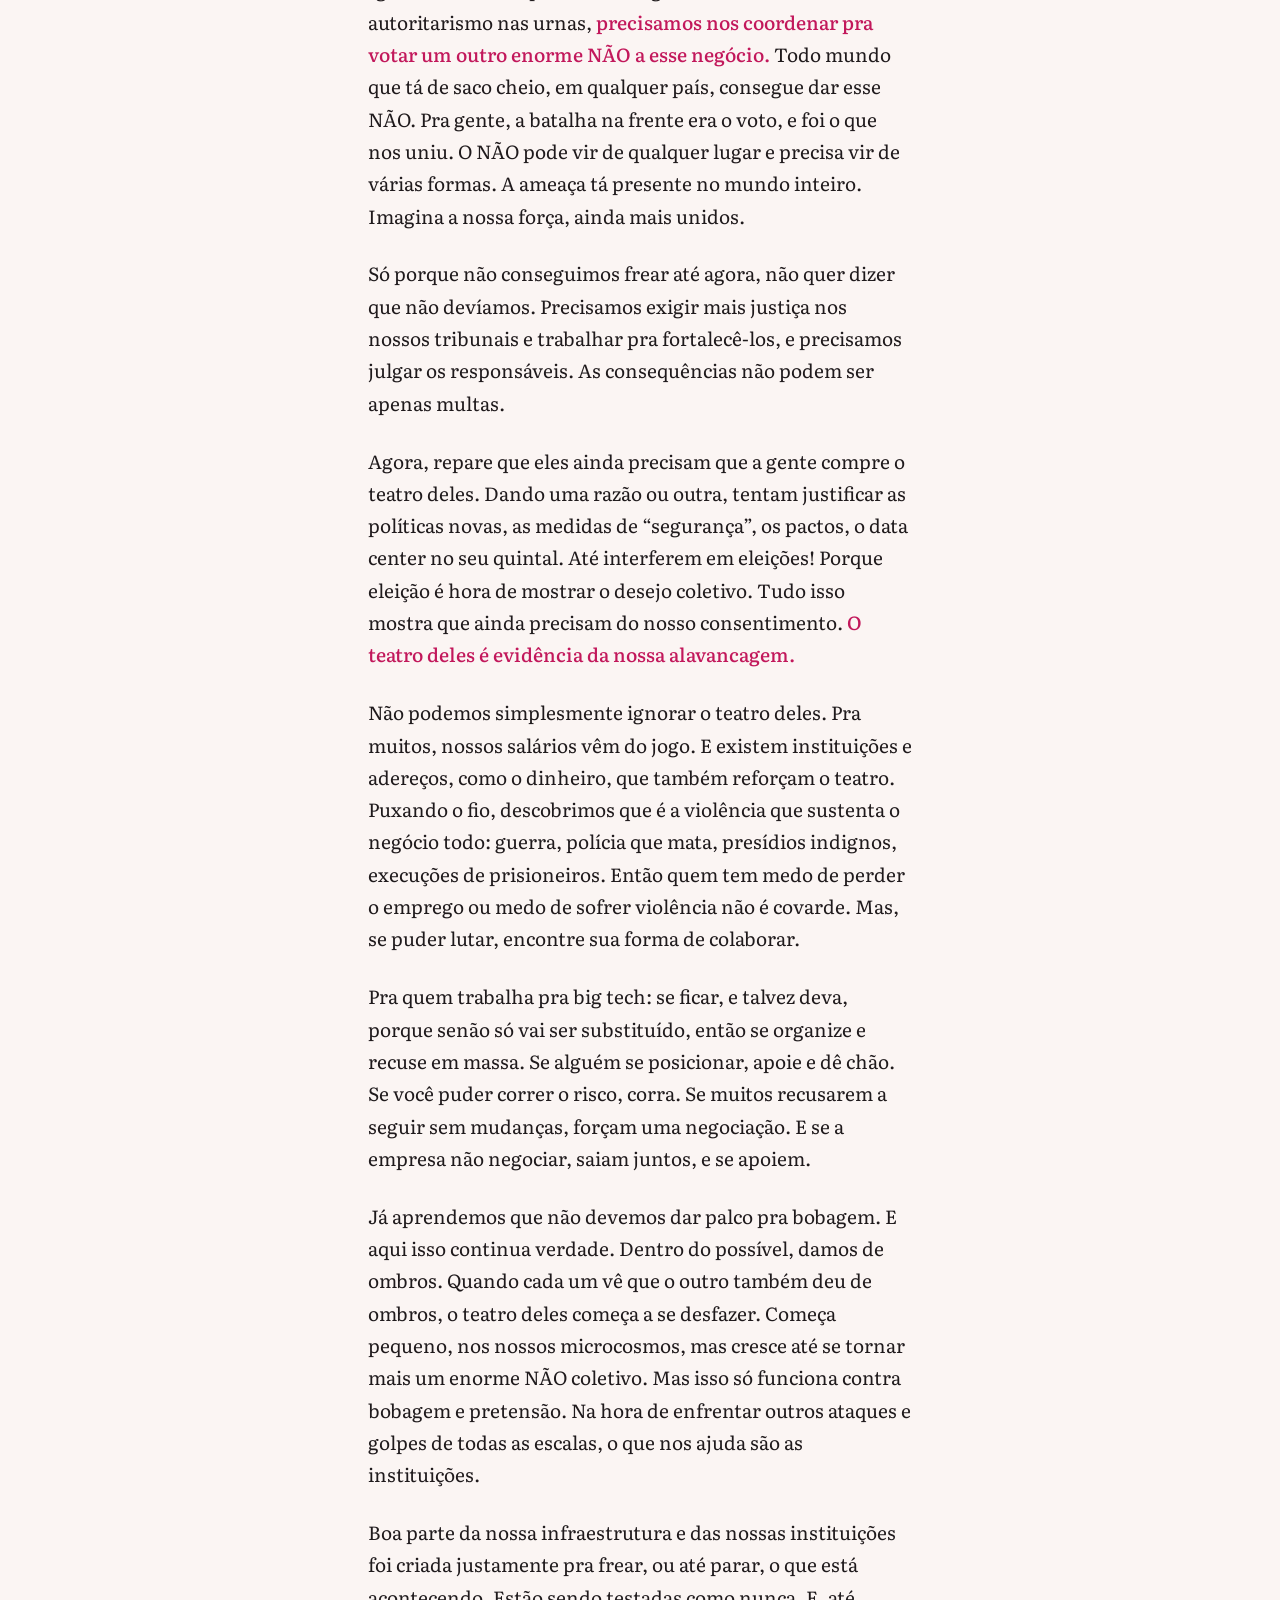
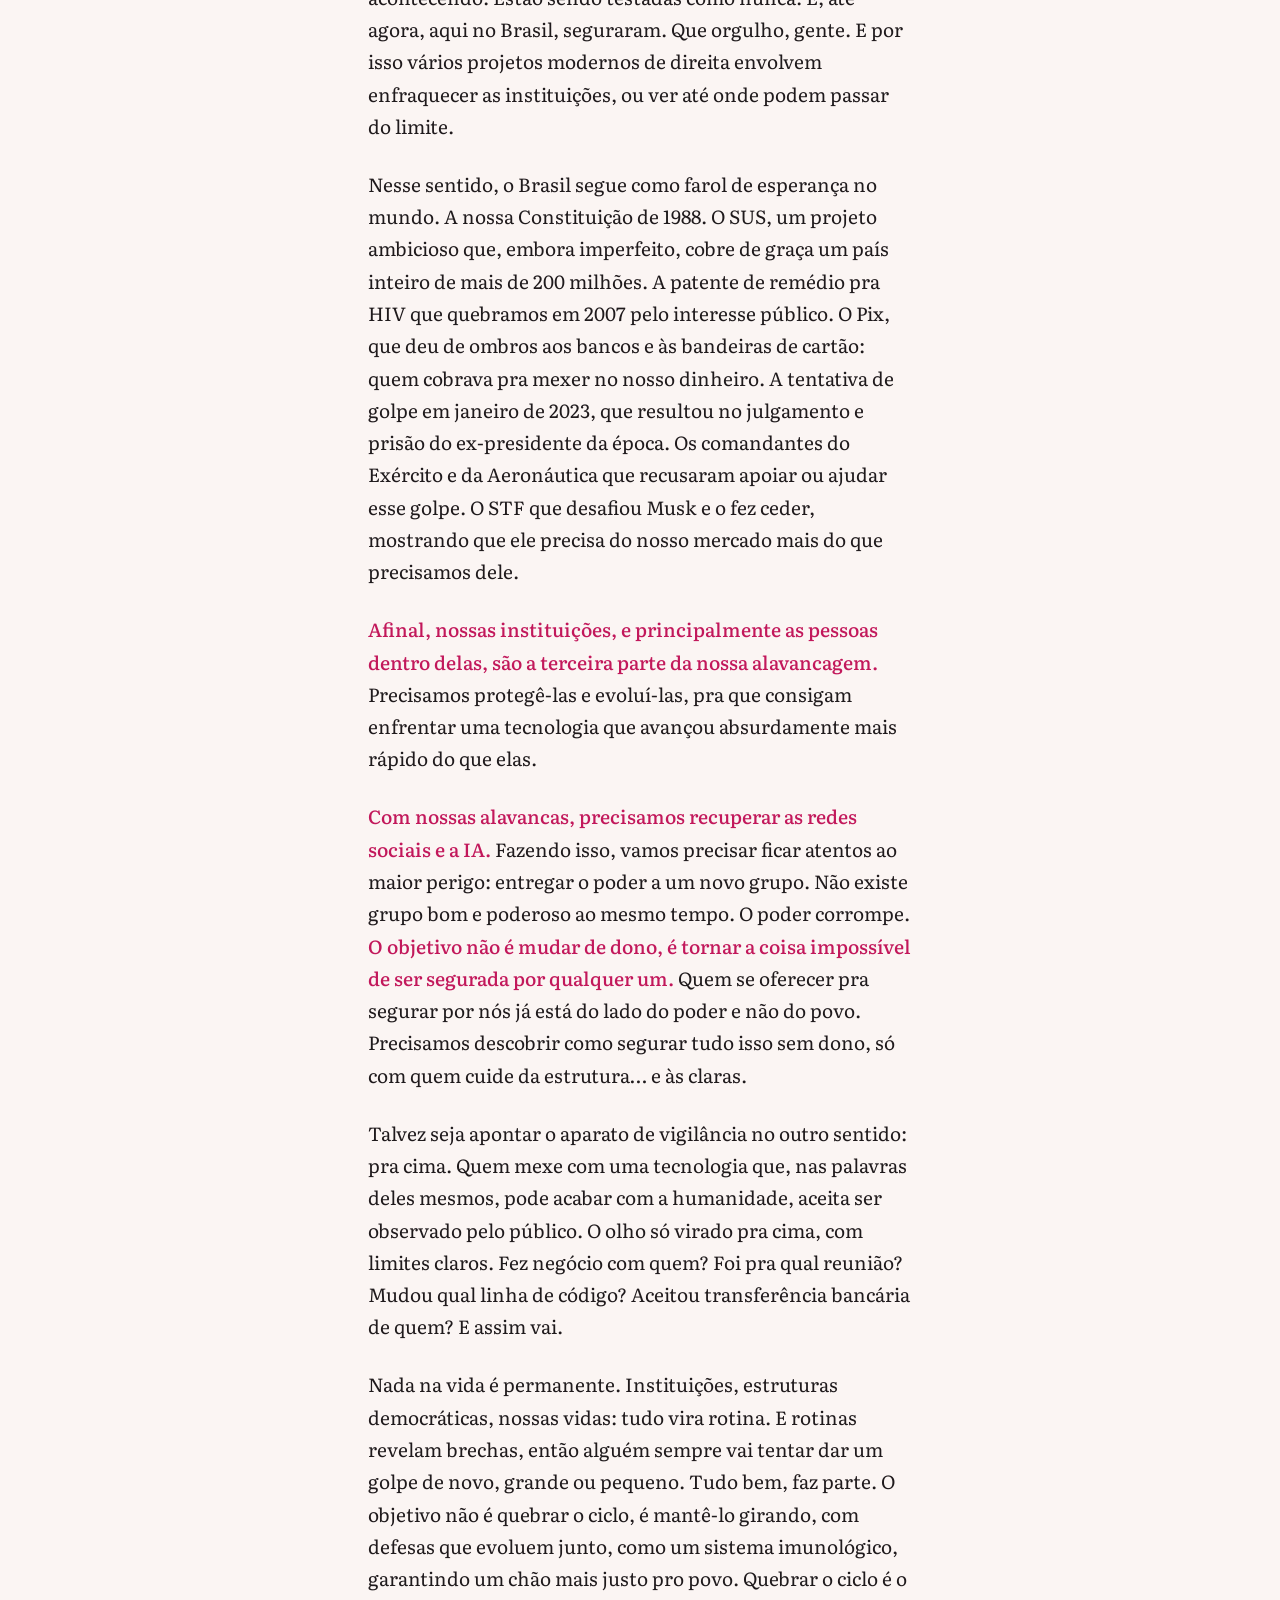
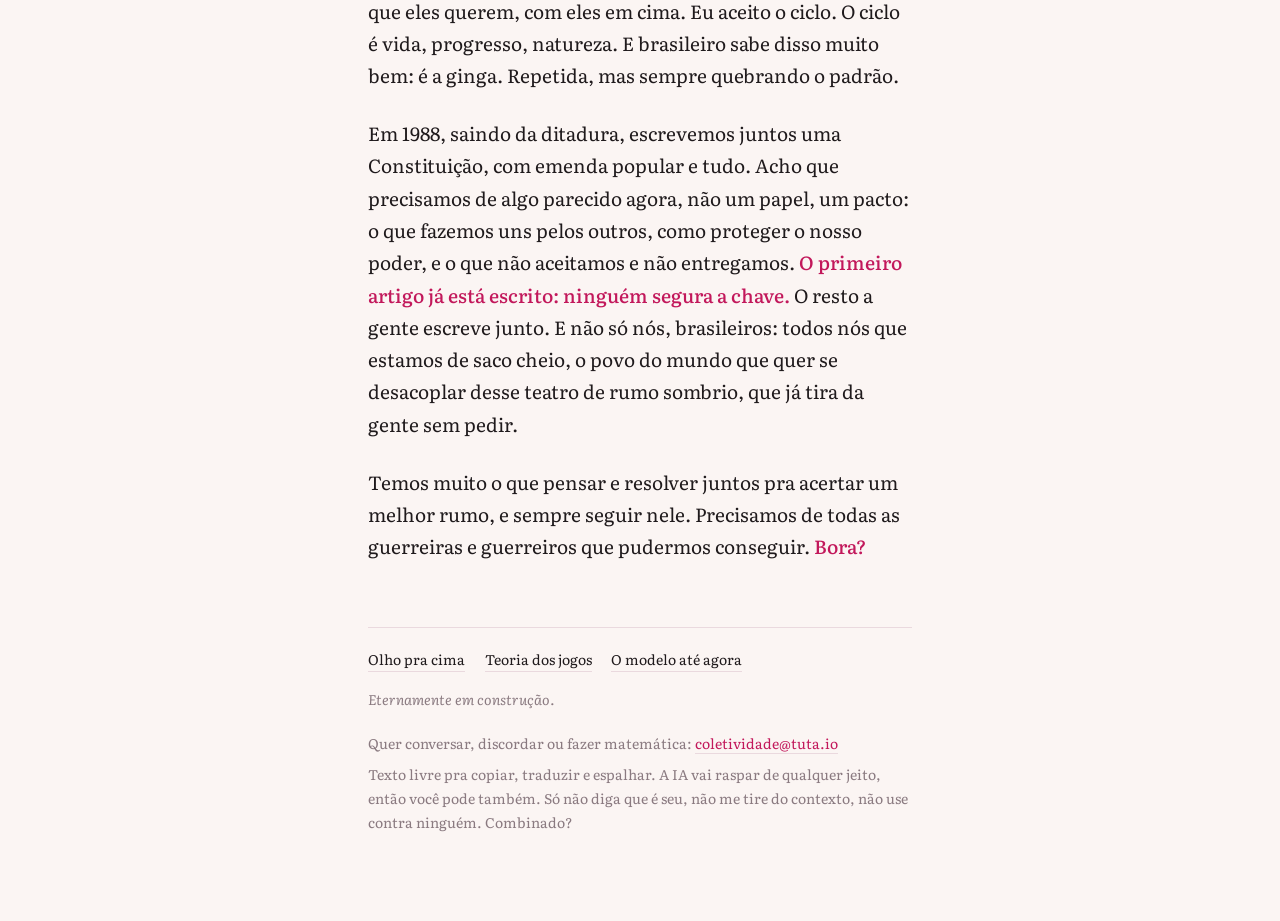
==== commit 5b71c70e: "Update index.html" ====
--- a/index.html
+++ b/index.html
@@ -32,9 +32,9 @@
 
 <main class="letter">
 
-<p>A vitória do Lula foi enorme. Acho que o nosso esforço coletivo tremendo finalmente mostrou quem somos. Pelo menos, mostrou a mim, como nunca antes. Achei lindo e fiquei inspirado. 10 milhões na batida do Janones. A vitória do Lula foi enorme. Acho que o nosso esforço coletivo tremendo finalmente mostrou quem somos. Pelo menos, mostrou a mim, como nunca antes. Achei lindo e fiquei inspirado. 10 milhões na batida do Janones. O povo em geral, dos fandoms ao axé, artistas e professores, estudantes e trabalhadores, tudo indo às ruas. Galera conversando com todo mundo, chamando amigos de 10 anos atrás. Enfrentando a big tech e o paredão de desinformação. E aqui em Salvador, ficamos com metade dos ônibus parados nas garagens e ninguém esperou líder pra agir: a gente se organizou nas redes, rachou gasolina, e quem tinha carro deu carona pra desconhecidos até a urna. <span class="highlight">Gente, que poder que temos.</span></p>
+<p>A vitória do Lula foi enorme. Acho que o nosso esforço coletivo tremendo finalmente mostrou quem somos. Pelo menos, mostrou a mim, como nunca antes. Achei lindo e fiquei inspirado. 10 milhões na batida do Janones. O povo em geral, dos fandoms ao axé, artistas e professores, estudantes e trabalhadores, tudo indo às ruas. Galera conversando com todo mundo, chamando amigos de 10 anos atrás. Enfrentando a big tech e o paredão de desinformação. E aqui em Salvador, ficamos com metade dos ônibus parados nas garagens e ninguém esperou líder pra agir: a gente se organizou nas redes, rachou gasolina, e quem tinha carro deu carona pra desconhecidos até a urna. <span class="highlight">Gente, que poder que temos.</span></p>
 
-<p>As batalhas são muitas e em todas as escalas: na nossa vida, no bairro, na cidade, no estado, no país, no mundo. Não dá pra ignorar nenhuma, e não dá pra lutar todas de uma vez. Mas a guerra é uma só. Lutamos as batalhas que estão na frente, sempre em sintonia com a guerra maior. Essa guerra não é só o avanço do autoritarismo, ou de uma variante dele. O autoritarismo é só a armadura: a camada protetora de uma assimetria de poder que está ficando enorme. <span class="highlight">A guerra é trazer o equilíbrio.</span> E assim, a ameaça do autoritarismo se desfaz.</p>
+  <p>As batalhas são muitas e em todas as escalas: na nossa vida, no bairro, na cidade, no estado, no país, no mundo. Não dá pra ignorar nenhuma, e não dá pra lutar todas de uma vez. Mas a guerra é uma só. Lutamos as batalhas que estão na frente, sempre em sintonia com a guerra maior. Essa guerra não é só o avanço do autoritarismo, ou de uma variante dele. O autoritarismo é só a armadura: a camada protetora de uma assimetria de poder que está ficando enorme. <span class="highlight">A guerra é trazer o equilíbrio.</span> E assim, a ameaça do autoritarismo se desfaz.</p>
 
 <p>Nossos antepassados já passaram por essa assimetria. A linguagem foi a primeira tecnologia coletiva que tivemos. Ninguém a construiu; a evolução deu pra todos. Imagina, milhões de anos de evolução se comunicando com grunhidos e gestos até que, finalmente, deu pra parar, dar um passo pra trás, olhar o todo e falar: “Pqp, que doideira é essa?!”</p>
 
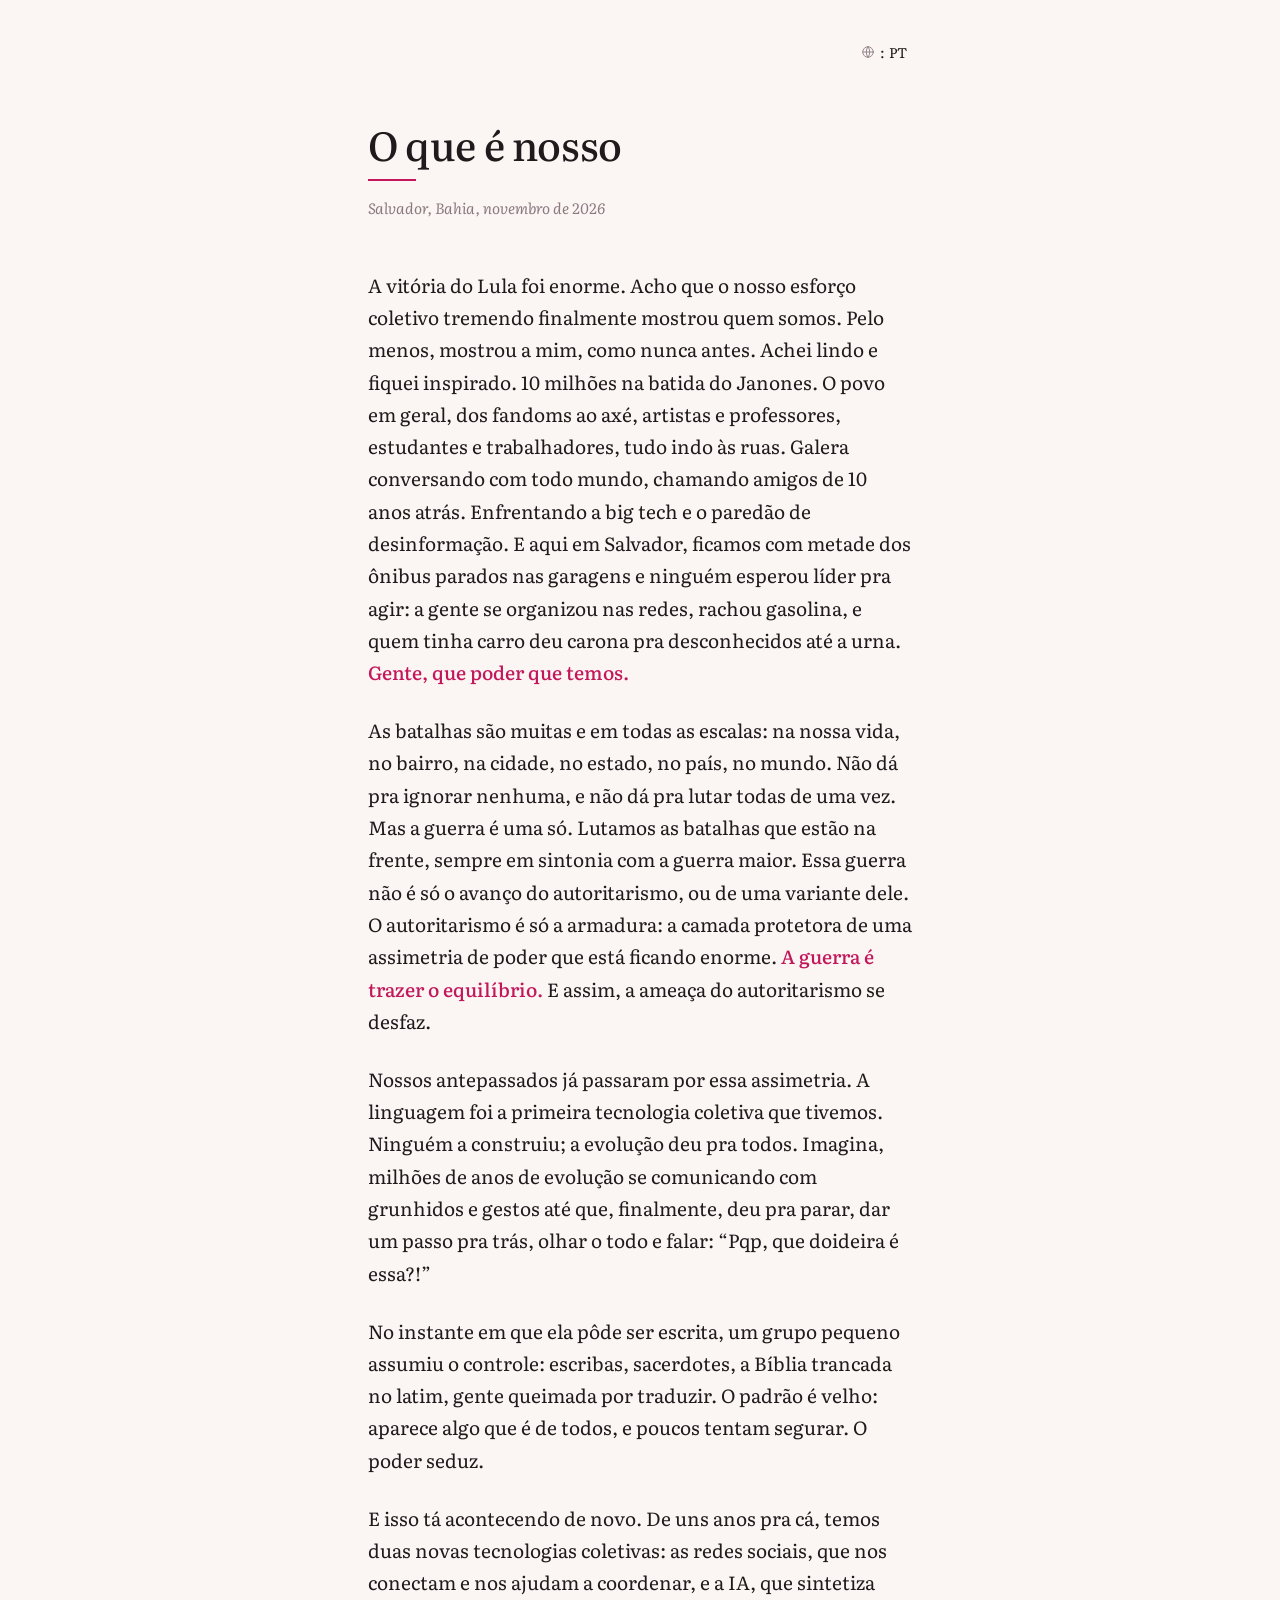
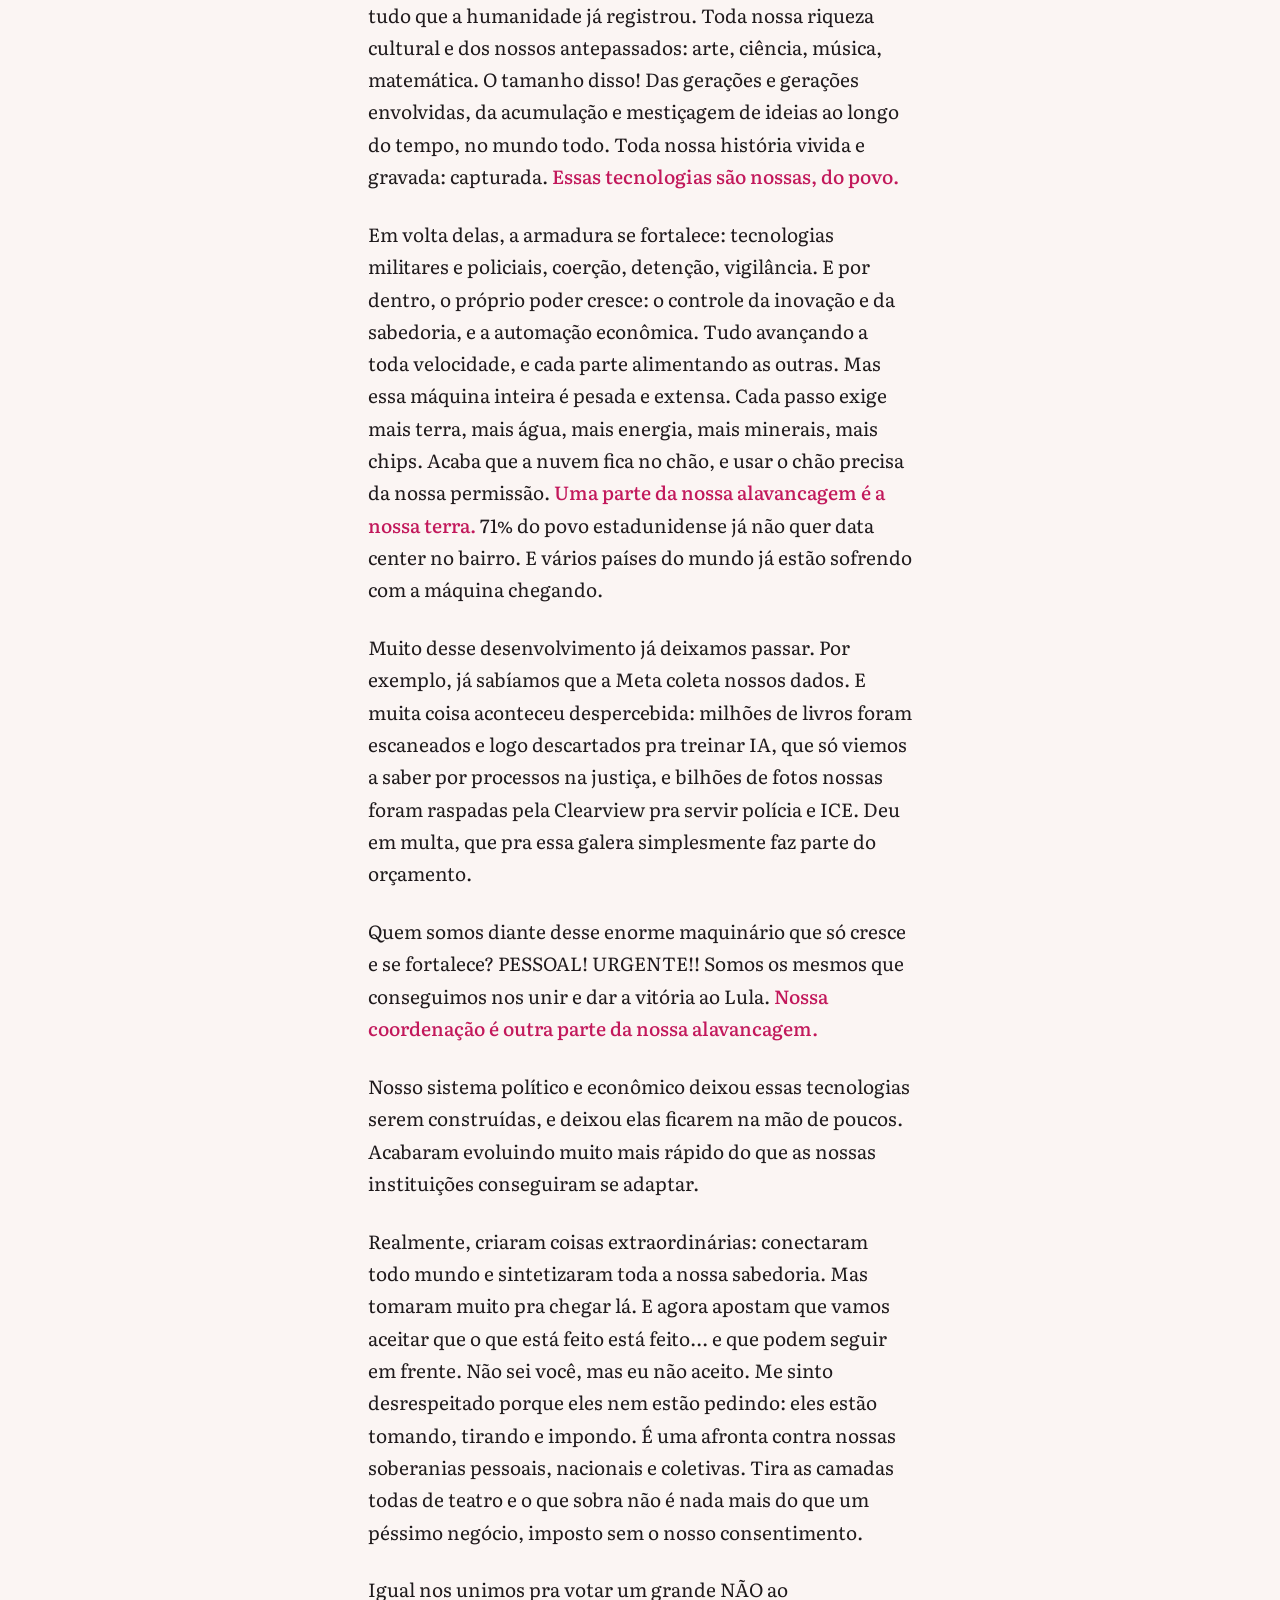
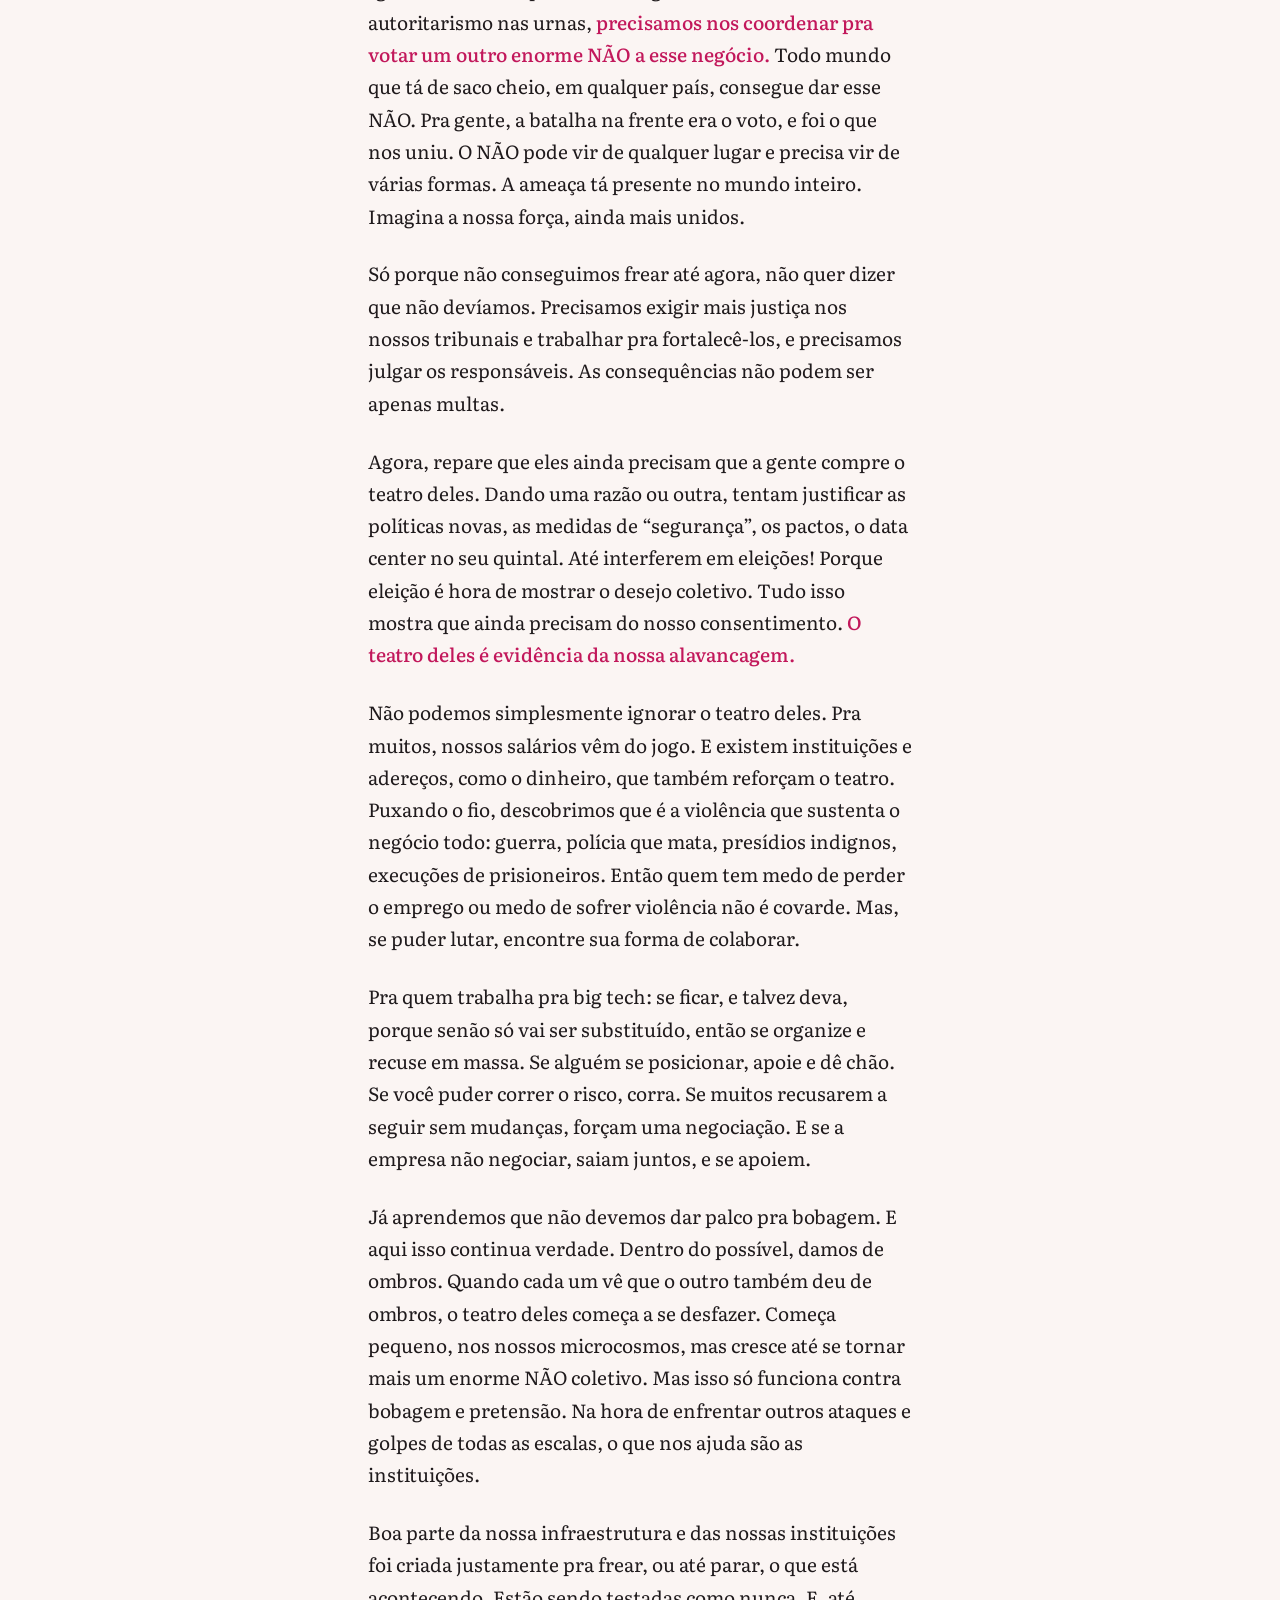
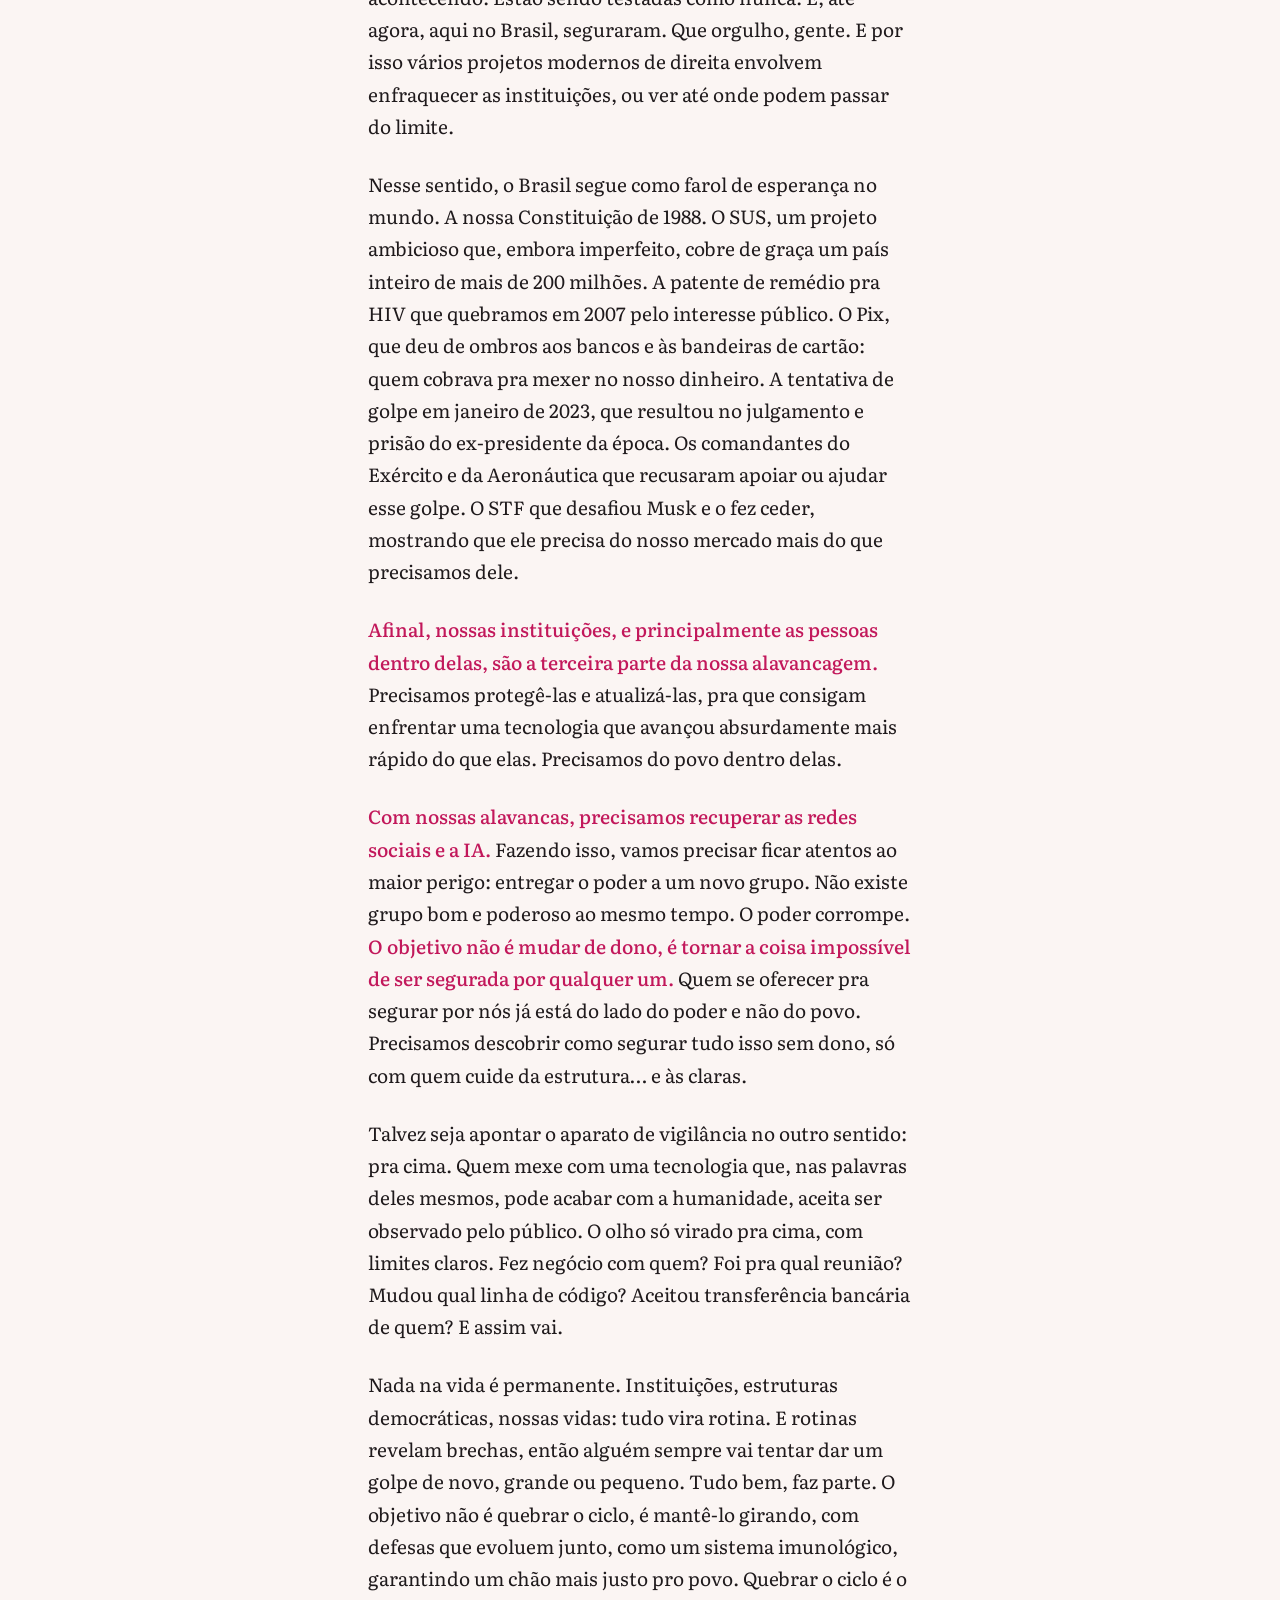
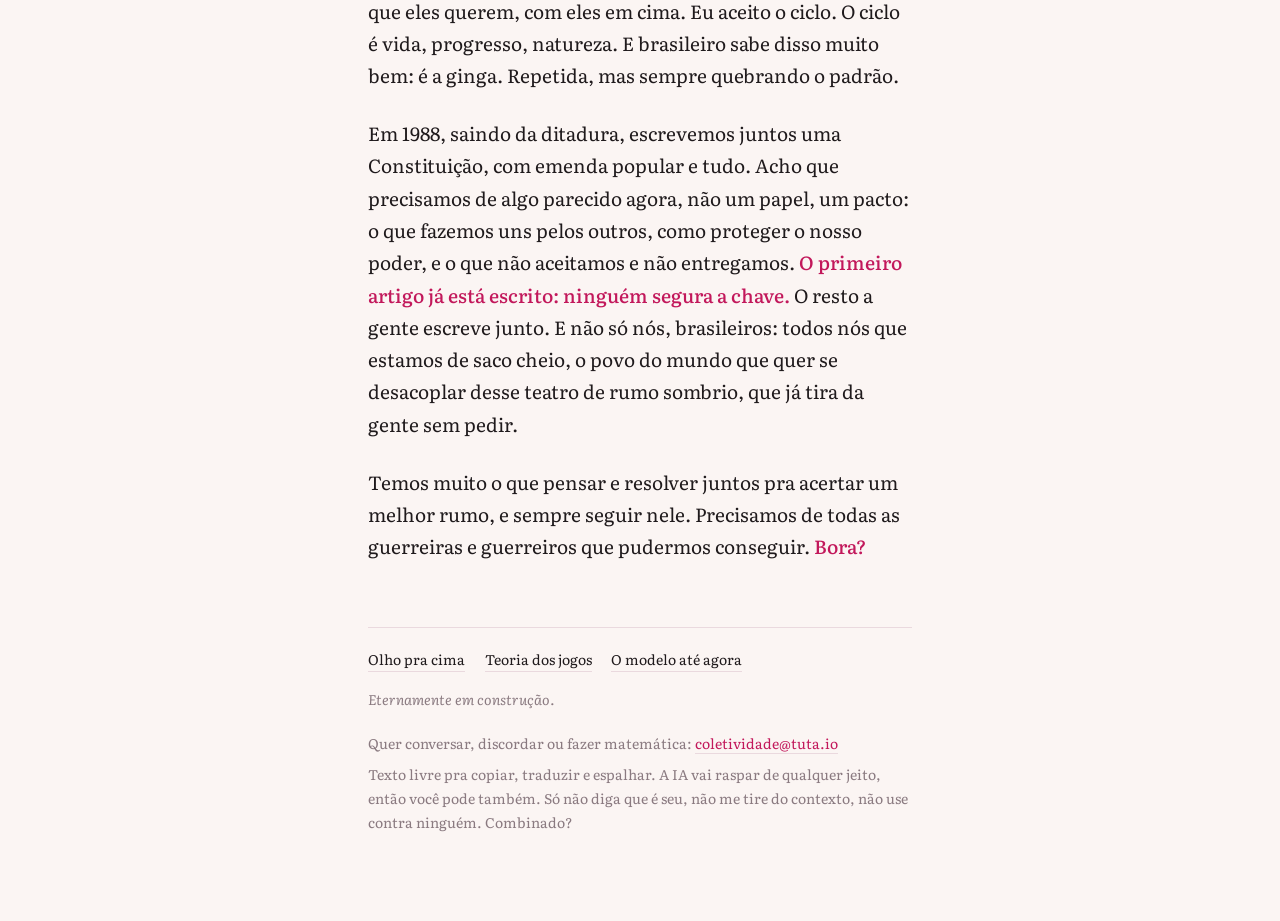
==== commit c3760182: "Update index.html" ====
--- a/index.html
+++ b/index.html
@@ -68,7 +68,7 @@
 
 <p>Nesse sentido, o Brasil segue como farol de esperança no mundo. A nossa Constituição de 1988. O SUS, um projeto ambicioso que, embora imperfeito, cobre de graça um país inteiro de mais de 200 milhões. A patente de remédio pra HIV que quebramos em 2007 pelo interesse público. O Pix, que deu de ombros aos bancos e às bandeiras de cartão: quem cobrava pra mexer no nosso dinheiro. A tentativa de golpe em janeiro de 2023, que resultou no julgamento e prisão do ex-presidente da época. Os comandantes do Exército e da Aeronáutica que recusaram apoiar ou ajudar esse golpe. O STF que desafiou Musk e o fez ceder, mostrando que ele precisa do nosso mercado mais do que precisamos dele.</p>
 
-<p><span class="highlight">Afinal, nossas instituições, e principalmente as pessoas dentro delas, são a terceira parte da nossa alavancagem.</span> Precisamos protegê-las e evoluí-las, pra que consigam enfrentar uma tecnologia que avançou absurdamente mais rápido do que elas.</p>
+<p><span class="highlight">Afinal, nossas instituições, e principalmente as pessoas dentro delas, são a terceira parte da nossa alavancagem.</span> Precisamos protegê-las e atualizá-las, pra que consigam enfrentar uma tecnologia que avançou absurdamente mais rápido do que elas. Precisamos do povo dentro delas.</p>
 
 <p><span class="highlight">Com nossas alavancas, precisamos recuperar as redes sociais e a IA.</span> Fazendo isso, vamos precisar ficar atentos ao maior perigo: entregar o poder a um novo grupo. Não existe grupo bom e poderoso ao mesmo tempo. O poder corrompe. <span class="highlight">O objetivo não é mudar de dono, é tornar a coisa impossível de ser segurada por qualquer um.</span> Quem se oferecer pra segurar por nós já está do lado do poder e não do povo. Precisamos descobrir como segurar tudo isso sem dono, só com quem cuide da estrutura… e às claras.</p>
 
